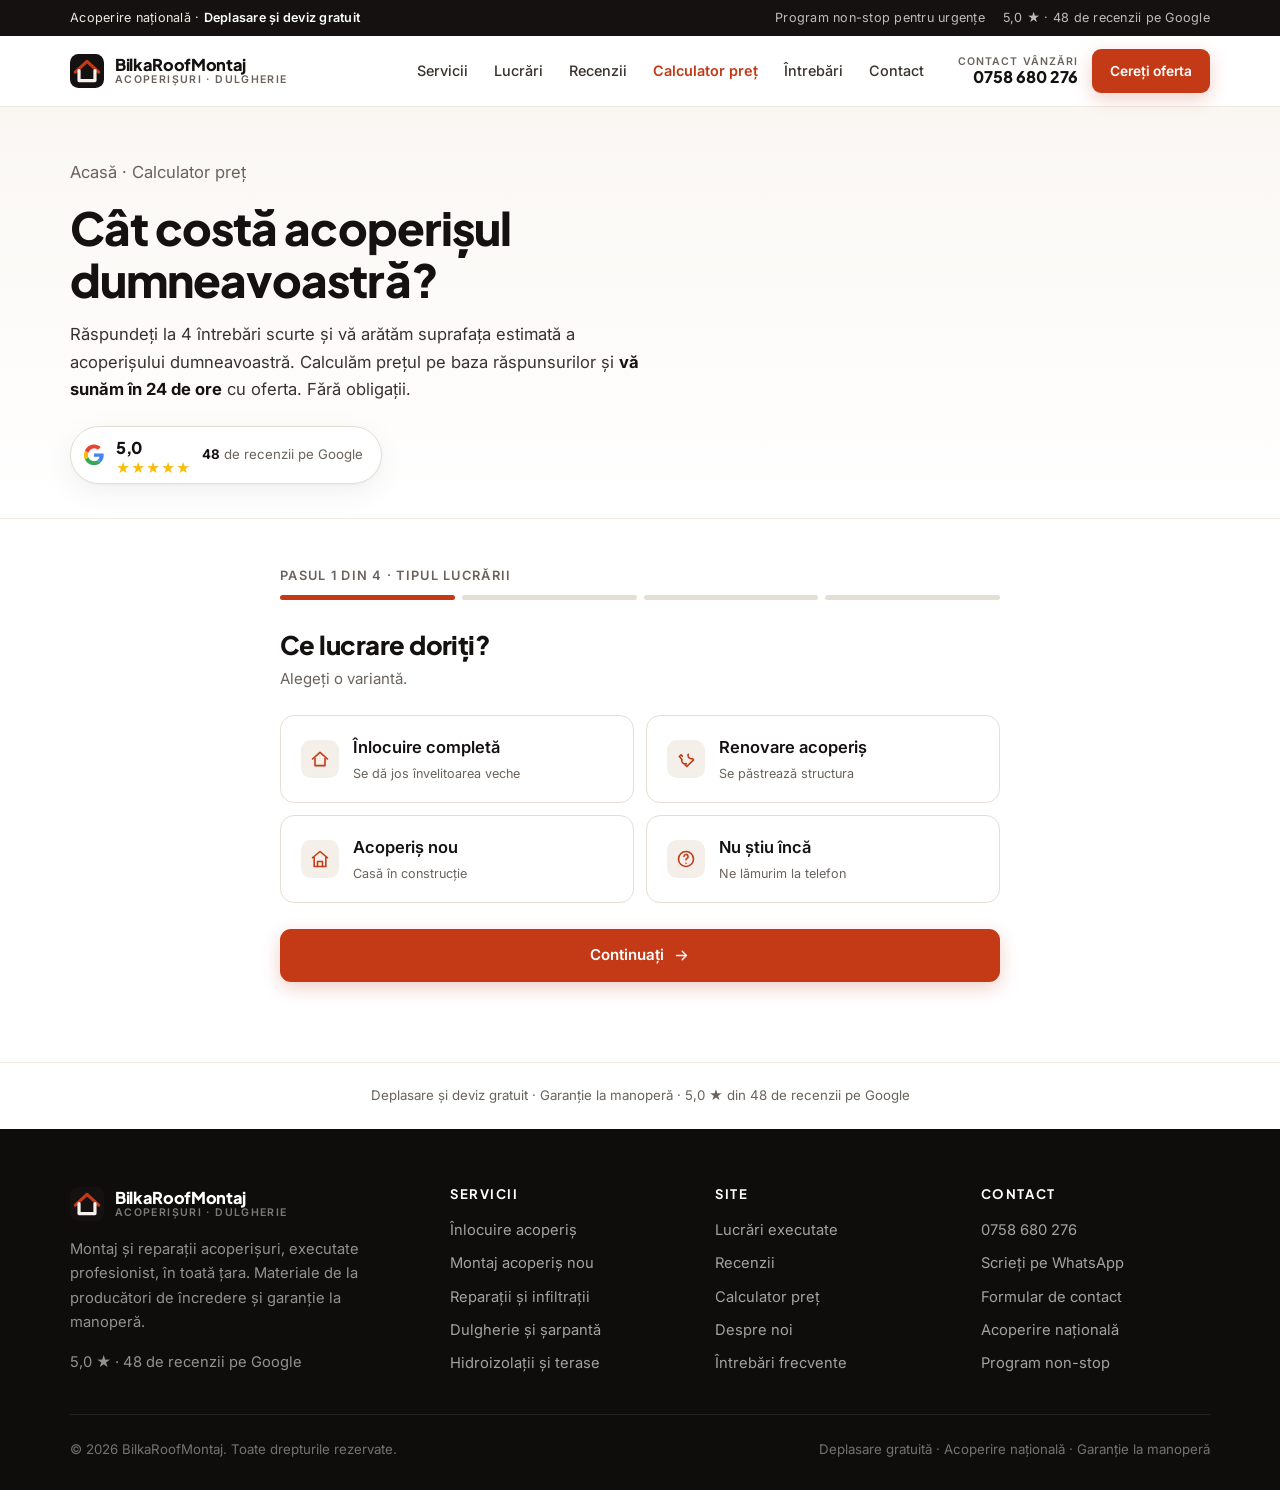
==== calculator-pret/index.html @ 9cf26e06 "Suprascriere fisiere" ====
<!DOCTYPE html>
<html lang="ro">
<head>
<meta charset="UTF-8">
<meta name="viewport" content="width=device-width, initial-scale=1">
<title>Calculator preț acoperiș — aflați suprafața acoperișului | BilkaRoofMontaj</title>
<meta name="description" content="Calculați în 1 minut suprafața acoperișului dumneavoastră și primiți prețul prin telefon în 24 de ore. Deplasare și deviz gratuit, garanție la manoperă.">
<link rel="canonical" href="https://montaj-acoperis-top.ro/calculator-pret/">
<meta name="robots" content="index, follow, max-image-preview:large">
<meta name="theme-color" content="#ffffff">
<meta property="og:type" content="website">
<meta property="og:locale" content="ro_RO">
<meta property="og:site_name" content="BilkaRoofMontaj">
<meta property="og:title" content="Calculator preț acoperiș — aflați suprafața acoperișului | BilkaRoofMontaj">
<meta property="og:description" content="Calculați în 1 minut suprafața acoperișului dumneavoastră și primiți prețul prin telefon în 24 de ore. Deplasare și deviz gratuit, garanție la manoperă.">
<meta property="og:url" content="https://montaj-acoperis-top.ro/calculator-pret/">
<meta property="og:image" content="https://montaj-acoperis-top.ro/images/hero-1.jpg">
<link rel="icon" href="/favicon.svg" type="image/svg+xml">
<link rel="manifest" href="/site.webmanifest">
<link rel="preconnect" href="https://fonts.googleapis.com">
<link rel="preconnect" href="https://fonts.gstatic.com" crossorigin>
<link href="https://fonts.googleapis.com/css2?family=Inter:wght@400;500;600;700&family=Plus+Jakarta+Sans:wght@700;800&display=swap" rel="stylesheet">
<link rel="stylesheet" href="/assets/style.css">

</head>
<body>
<div class="topbar"><div class="wrap">
  <span>Acoperire națională · <b>Deplasare și deviz gratuit</b></span>
  <span class="tb-r"><span>Program non-stop pentru urgențe</span><span>5,0 ★ · 48 de recenzii pe Google</span></span>
</div></div>

<header class="hdr">
  <div class="wrap">
    <a class="brand" href="/"><svg viewBox="0 0 32 32" aria-hidden="true"><rect width="32" height="32" rx="8" fill="#141110"/><path d="M5 17 L16 7 L27 17" stroke="#c43a17" stroke-width="3" stroke-linecap="round" stroke-linejoin="round" fill="none"/><path d="M8.5 15.5 L8.5 25 L23.5 25 L23.5 15.5" stroke="#F6F1EA" stroke-width="3" stroke-linecap="round" stroke-linejoin="round" fill="none"/></svg><span class="brand-t"><b>BilkaRoofMontaj</b><span>Acoperișuri · Dulgherie</span></span></a>
    <nav class="nav"><a href="/servicii/">Servicii</a><a href="/lucrari/">Lucrări</a><a href="/recenzii/">Recenzii</a><a href="/calculator-pret/" class="on">Calculator preț</a><a href="/intrebari-frecvente/">Întrebări</a><a href="/contact/">Contact</a></nav>
    <div class="hdr-cta">
      <a class="hdr-tel" href="tel:+40758680276"><span>Contact vânzări</span><b>0758 680 276</b></a>
      <a class="btn btn-p btn-sm" href="/calculator-pret/">Cereți oferta</a>
    </div>
    <button class="burger" aria-label="Meniu" aria-expanded="false"><span></span></button>
  </div>
  <nav class="mnav">
    <a href="/servicii/">Servicii</a><a href="/lucrari/">Lucrări</a><a href="/recenzii/">Recenzii</a><a href="/calculator-pret/" class="on">Calculator preț</a><a href="/intrebari-frecvente/">Întrebări</a><a href="/contact/">Contact</a>
    <div class="m-act">
      <a class="btn btn-d btn-blk" href="tel:+40758680276"><svg viewBox="0 0 24 24" fill="none" stroke="currentColor" stroke-width="1.9" stroke-linecap="round" stroke-linejoin="round" aria-hidden="true"><path d="M22 16.9v3a2 2 0 0 1-2.2 2 19.8 19.8 0 0 1-8.6-3.1 19.5 19.5 0 0 1-6-6A19.8 19.8 0 0 1 2.1 4.2 2 2 0 0 1 4.1 2h3a2 2 0 0 1 2 1.7c.1 1 .4 1.9.7 2.8a2 2 0 0 1-.5 2.1L8.1 9.9a16 16 0 0 0 6 6l1.3-1.2a2 2 0 0 1 2.1-.5c.9.3 1.8.6 2.8.7a2 2 0 0 1 1.7 2z"/></svg> 0758 680 276</a>
      <a class="btn btn-p btn-blk" href="/calculator-pret/">Cereți oferta</a>
    </div>
  </nav>
</header>
<main>
<section class="calc-hero">
  <div class="wrap">
    <p class="crumb"><a href="/">Acasă</a> · Calculator preț</p>
    <h1>Cât costă acoperișul dumneavoastră?</h1>
    <p>Răspundeți la 4 întrebări scurte și vă arătăm suprafața estimată a acoperișului dumneavoastră. Calculăm prețul pe baza răspunsurilor și <b>vă sunăm în 24 de ore</b> cu oferta. Fără obligații.</p>
    <div style="margin-top:22px"><div class="gbadge"><svg class="g" viewBox="0 0 48 48" aria-hidden="true"><path fill="#4285F4" d="M45.1 24.5c0-1.6-.1-2.8-.4-4H24v7.5h12.1c-.2 2-1.6 5-4.5 7l6.9 5.4c4.1-3.8 6.6-9.4 6.6-15.9z"/><path fill="#34A853" d="M24 46c5.9 0 10.9-2 14.5-5.3l-6.9-5.4c-1.9 1.3-4.4 2.2-7.6 2.2-5.8 0-10.7-3.8-12.5-9.1l-7.1 5.5C7.9 41.1 15.4 46 24 46z"/><path fill="#FBBC05" d="M11.5 28.4c-.5-1.4-.7-2.9-.7-4.4s.3-3 .7-4.4l-7.1-5.5C2.9 17 2 20.4 2 24s.9 7 2.4 9.9z"/><path fill="#EA4335" d="M24 9.5c4.1 0 6.9 1.8 8.5 3.3l6.2-6C34.9 3.3 29.9 1 24 1 15.4 1 7.9 5.9 4.4 14.1l7.1 5.5C13.3 14.3 18.2 9.5 24 9.5z"/></svg>
  <div><div class="sc">5,0</div><div class="st">★★★★★</div></div>
  <div class="tx"><b>48</b> de recenzii pe Google</div>
</div></div>
  </div>
</section>

<div class="calcwrap" id="calc">
  <p class="prog-l">Pasul 1 din 4 · Tipul lucrării</p>
  <div class="prog"><i class="on"></i><i></i><i></i><i></i></div>

  <!-- STEP 1 -->
  <div class="stepbox on">
    <h2>Ce lucrare doriți?</h2>
    <p class="sh">Alegeți o variantă.</p>
    <div class="ferr">Vă rugăm să alegeți o variantă pentru a continua.</div>
    <div class="opts">
      <button type="button" class="opt" data-k="lucrare" data-v="Înlocuire completă"><span class="oi"><svg viewBox="0 0 24 24" fill="none" stroke="currentColor" stroke-width="1.9" stroke-linecap="round" stroke-linejoin="round" aria-hidden="true"><path d="M3 12L12 4l9 8"/><path d="M6 11v9h12v-9"/></svg></span><span>Înlocuire completă<small>Se dă jos învelitoarea veche</small></span></button>
      <button type="button" class="opt" data-k="lucrare" data-v="Renovare acoperiș"><span class="oi"><svg viewBox="0 0 24 24" fill="none" stroke="currentColor" stroke-width="1.9" stroke-linecap="round" stroke-linejoin="round" aria-hidden="true"><path d="M14.7 6.3a4 4 0 0 0 5 5.2L21 13l-8 8-2-2 1.4-1.4a4 4 0 0 1-5.2-5L4 9l2-2 1.5 1.5"/></svg></span><span>Renovare acoperiș<small>Se păstrează structura</small></span></button>
      <button type="button" class="opt" data-k="lucrare" data-v="Acoperiș nou"><span class="oi"><svg viewBox="0 0 24 24" fill="none" stroke="currentColor" stroke-width="1.9" stroke-linecap="round" stroke-linejoin="round" aria-hidden="true"><path d="M3 10.5L12 3l9 7.5"/><path d="M5 9.5V21h14V9.5"/><path d="M9 21v-6h6v6"/></svg></span><span>Acoperiș nou<small>Casă în construcție</small></span></button>
      <button type="button" class="opt" data-k="lucrare" data-v="Nu știu încă"><span class="oi"><svg viewBox="0 0 24 24" fill="none" stroke="currentColor" stroke-width="1.9" stroke-linecap="round" stroke-linejoin="round" aria-hidden="true"><circle cx="12" cy="12" r="9"/><path d="M9.5 9a2.5 2.5 0 1 1 3.5 2.3c-.6.3-1 .9-1 1.7"/><path d="M12 17h.01"/></svg></span><span>Nu știu încă<small>Ne lămurim la telefon</small></span></button>
    </div>
    <div class="navrow"><button type="button" class="btn btn-p" data-next>Continuați <svg viewBox="0 0 24 24" fill="none" stroke="currentColor" stroke-width="1.9" stroke-linecap="round" stroke-linejoin="round" aria-hidden="true"><path d="M5 12h14M13 6l6 6-6 6"/></svg></button></div>
  </div>

  <!-- STEP 2 -->
  <div class="stepbox">
    <h2>Ce formă are acoperișul?</h2>
    <p class="sh">Alegeți varianta cea mai apropiată.</p>
    <div class="ferr">Vă rugăm să alegeți o variantă pentru a continua.</div>
    <div class="opts">
      <button type="button" class="opt" data-k="forma" data-v="In doua ape"><span class="oi"><svg viewBox="0 0 24 24" fill="none" stroke="currentColor" stroke-width="1.9" stroke-linecap="round" stroke-linejoin="round" aria-hidden="true"><path d="M2 14L12 4l10 10"/><path d="M5 14v6h14v-6"/></svg></span><span>În două ape<small>Cea mai întâlnită formă</small></span></button>
      <button type="button" class="opt" data-k="forma" data-v="In patru ape"><span class="oi"><svg viewBox="0 0 24 24" fill="none" stroke="currentColor" stroke-width="1.9" stroke-linecap="round" stroke-linejoin="round" aria-hidden="true"><path d="M2 13l10-8 10 8"/><path d="M7 13l5-5 5 5"/><path d="M4 13v7h16v-7"/></svg></span><span>În patru ape<small>Pante pe toate laturile</small></span></button>
      <button type="button" class="opt" data-k="forma" data-v="Sarpanta complexa"><span class="oi"><svg viewBox="0 0 24 24" fill="none" stroke="currentColor" stroke-width="1.9" stroke-linecap="round" stroke-linejoin="round" aria-hidden="true"><path d="M2 12l5-5 5 5"/><path d="M12 12l5-5 5 5"/><path d="M4 12v8h16v-8"/></svg></span><span>Șarpantă complexă<small>Lucarne, dolii, forme multiple</small></span></button>
      <button type="button" class="opt" data-k="forma" data-v="Acoperis plat"><span class="oi"><svg viewBox="0 0 24 24" fill="none" stroke="currentColor" stroke-width="1.9" stroke-linecap="round" stroke-linejoin="round" aria-hidden="true"><path d="M3 9h18"/><path d="M5 9v11h14V9"/><path d="M3 9l9-4 9 4"/></svg></span><span>Acoperiș plat<small>Terasă sau pantă minimă</small></span></button>
    </div>
    <div class="navrow"><button type="button" class="btn btn-o" data-back>Înapoi</button><button type="button" class="btn btn-p" data-next>Continuați <svg viewBox="0 0 24 24" fill="none" stroke="currentColor" stroke-width="1.9" stroke-linecap="round" stroke-linejoin="round" aria-hidden="true"><path d="M5 12h14M13 6l6 6-6 6"/></svg></button></div>
  </div>

  <!-- STEP 3 -->
  <div class="stepbox">
    <h2>Dimensiunile clădirii și învelitoarea actuală</h2>
    <p class="sh">Este suficientă dimensiunea aproximativă, în metri.</p>
    <div class="ferr">Vă rugăm să completați ambele dimensiuni și să alegeți învelitoarea actuală.</div>
    <div class="f2" style="margin-bottom:18px">
      <div class="field"><label for="lng">Lungimea clădirii (m)</label><input id="lng" name="lungime" type="number" inputmode="decimal" min="1" step="0.5" placeholder="ex. 12"></div>
      <div class="field"><label for="lat">Lățimea clădirii (m)</label><input id="lat" name="latime" type="number" inputmode="decimal" min="1" step="0.5" placeholder="ex. 9"></div>
    </div>
    <p class="prog-l" style="margin-bottom:11px">Învelitoarea actuală</p>
    <div class="opts">
      <button type="button" class="opt" data-k="invelitoare" data-v="Țiglă ceramică"><span class="oi"><svg viewBox="0 0 24 24" fill="none" stroke="currentColor" stroke-width="1.9" stroke-linecap="round" stroke-linejoin="round" aria-hidden="true"><path d="M12 2l9 5-9 5-9-5z"/><path d="M3 12l9 5 9-5"/><path d="M3 17l9 5 9-5"/></svg></span><span>Țiglă ceramică</span></button>
      <button type="button" class="opt" data-k="invelitoare" data-v="Țiglă metalică"><span class="oi"><svg viewBox="0 0 24 24" fill="none" stroke="currentColor" stroke-width="1.9" stroke-linecap="round" stroke-linejoin="round" aria-hidden="true"><path d="M12 2l9 5-9 5-9-5z"/><path d="M3 12l9 5 9-5"/><path d="M3 17l9 5 9-5"/></svg></span><span>Țiglă metalică</span></button>
      <button type="button" class="opt" data-k="invelitoare" data-v="Azbociment (eternit)"><span class="oi"><svg viewBox="0 0 24 24" fill="none" stroke="currentColor" stroke-width="1.9" stroke-linecap="round" stroke-linejoin="round" aria-hidden="true"><path d="M12 2l9 5-9 5-9-5z"/><path d="M3 12l9 5 9-5"/><path d="M3 17l9 5 9-5"/></svg></span><span>Azbociment (eternit)</span></button>
      <button type="button" class="opt" data-k="invelitoare" data-v="Tablă"><span class="oi"><svg viewBox="0 0 24 24" fill="none" stroke="currentColor" stroke-width="1.9" stroke-linecap="round" stroke-linejoin="round" aria-hidden="true"><path d="M12 2l9 5-9 5-9-5z"/><path d="M3 12l9 5 9-5"/><path d="M3 17l9 5 9-5"/></svg></span><span>Tablă</span></button>
      <button type="button" class="opt" data-k="invelitoare" data-v="Șindrilă"><span class="oi"><svg viewBox="0 0 24 24" fill="none" stroke="currentColor" stroke-width="1.9" stroke-linecap="round" stroke-linejoin="round" aria-hidden="true"><path d="M12 2l9 5-9 5-9-5z"/><path d="M3 12l9 5 9-5"/><path d="M3 17l9 5 9-5"/></svg></span><span>Șindrilă</span></button>
      <button type="button" class="opt" data-k="invelitoare" data-v="Nu este nimic montat"><span class="oi"><svg viewBox="0 0 24 24" fill="none" stroke="currentColor" stroke-width="1.9" stroke-linecap="round" stroke-linejoin="round" aria-hidden="true"><path d="M12 2l9 5-9 5-9-5z"/><path d="M3 12l9 5 9-5"/><path d="M3 17l9 5 9-5"/></svg></span><span>Nu este nimic montat</span></button>
    </div>
    <div class="res">
      <span>Suprafața estimată a acoperișului</span>
      <b id="mpOut">– m²</b>
      <p>Valoare orientativă, calculată din dimensiunile introduse. Suprafața exactă rezultă din măsurătoarea gratuită la fața locului.</p>
    </div>
    <div class="navrow"><button type="button" class="btn btn-o" data-back>Înapoi</button><button type="button" class="btn btn-p" data-next>Continuați <svg viewBox="0 0 24 24" fill="none" stroke="currentColor" stroke-width="1.9" stroke-linecap="round" stroke-linejoin="round" aria-hidden="true"><path d="M5 12h14M13 6l6 6-6 6"/></svg></button></div>
  </div>

  <!-- STEP 4 -->
  <div class="stepbox">
    <h2>Unde vă trimitem prețul?</h2>
    <p class="sh">Calculăm prețul pe baza răspunsurilor dumneavoastră și vă sunăm în 24 de ore.</p>
    <div class="ferr">Vă rugăm să completați numele, telefonul și localitatea.</div>
    <form id="calcForm" novalidate>
      <input class="hp" type="text" name="company" tabindex="-1" autocomplete="off" aria-hidden="true">
      <div class="fgrid">
        <div class="f2">
          <div class="field"><label for="cn">Nume <i>*</i></label><input id="cn" name="nume" type="text" autocomplete="name" placeholder="Numele dumneavoastră"></div>
          <div class="field"><label for="cp">Telefon <i>*</i></label><input id="cp" name="telefon" type="tel" inputmode="tel" autocomplete="tel" placeholder="07xx xxx xxx"></div>
        </div>
        <div class="field"><label for="co">Localitate / județ <i>*</i></label><input id="co" name="oras" type="text" placeholder="Unde este lucrarea?"></div>
      </div>
      <div class="navrow"><button type="button" class="btn btn-o" data-back>Înapoi</button><button class="btn btn-p" type="submit">Trimiteți solicitarea</button></div>
      <p class="fnote" style="margin-top:14px">Fără obligații. Sau sunați direct: <a href="tel:+40758680276"><b>0758 680 276</b></a></p>
    </form>
  </div>

  <div class="calc-done" id="calcDone">
    <h2>Solicitarea a fost pregătită</h2>
    <p id="doneSum" style="font-weight:600"></p>
    <p>S-a deschis WhatsApp cu toate datele completate. Apăsați trimite și vă sunăm în cel mai scurt timp cu prețul pentru lucrarea dumneavoastră.</p>
    <a class="btn btn-p" href="tel:+40758680276"><svg viewBox="0 0 24 24" fill="none" stroke="currentColor" stroke-width="1.9" stroke-linecap="round" stroke-linejoin="round" aria-hidden="true"><path d="M22 16.9v3a2 2 0 0 1-2.2 2 19.8 19.8 0 0 1-8.6-3.1 19.5 19.5 0 0 1-6-6A19.8 19.8 0 0 1 2.1 4.2 2 2 0 0 1 4.1 2h3a2 2 0 0 1 2 1.7c.1 1 .4 1.9.7 2.8a2 2 0 0 1-.5 2.1L8.1 9.9a16 16 0 0 0 6 6l1.3-1.2a2 2 0 0 1 2.1-.5c.9.3 1.8.6 2.8.7a2 2 0 0 1 1.7 2z"/></svg> Sau sunați acum · 0758 680 276</a>
  </div>
</div>

<div class="miniftr"><div class="wrap">Deplasare și deviz gratuit · Garanție la manoperă · 5,0 ★ din 48 de recenzii pe Google</div></div>
</main><nav class="bar" aria-label="Acțiuni rapide">
  <a class="b1" href="tel:+40758680276"><svg viewBox="0 0 24 24" fill="none" stroke="currentColor" stroke-width="1.9" stroke-linecap="round" stroke-linejoin="round" aria-hidden="true"><path d="M22 16.9v3a2 2 0 0 1-2.2 2 19.8 19.8 0 0 1-8.6-3.1 19.5 19.5 0 0 1-6-6A19.8 19.8 0 0 1 2.1 4.2 2 2 0 0 1 4.1 2h3a2 2 0 0 1 2 1.7c.1 1 .4 1.9.7 2.8a2 2 0 0 1-.5 2.1L8.1 9.9a16 16 0 0 0 6 6l1.3-1.2a2 2 0 0 1 2.1-.5c.9.3 1.8.6 2.8.7a2 2 0 0 1 1.7 2z"/></svg><span>Sunați</span></a>
  <a class="b2" href="https://wa.me/40758680276?text=Bun%C4%83%20ziua%21%20A%C8%99%20dori%20o%20ofert%C4%83%20pentru%20lucr%C4%83ri%20la%20acoperi%C8%99." target="_blank" rel="noopener"><svg viewBox="0 0 24 24" fill="none" stroke="currentColor" stroke-width="1.9" stroke-linecap="round" stroke-linejoin="round" aria-hidden="true"><path d="M20.5 3.5A11 11 0 0 0 3.2 17L2 22l5.2-1.2A11 11 0 1 0 20.5 3.5zM12 20a8 8 0 0 1-4-1.1l-.3-.2-3 .7.7-2.9-.2-.3A8 8 0 1 1 12 20z"/><path d="M16.4 14.3c-.2-.1-1.4-.7-1.6-.8s-.4-.1-.5.1l-.7.9c-.1.2-.3.2-.5.1a6.5 6.5 0 0 1-3.2-2.8c-.1-.2 0-.4.1-.5l.4-.5.2-.4v-.4l-.7-1.6c-.2-.4-.4-.4-.5-.4h-.5a1 1 0 0 0-.7.3 3 3 0 0 0-.9 2.2 5.2 5.2 0 0 0 1.1 2.7 11.8 11.8 0 0 0 4.5 4 5 5 0 0 0 2.3.5 2.7 2.7 0 0 0 1.8-1.3 2.2 2.2 0 0 0 .2-1.3z"/></svg><span>WhatsApp</span></a>
  <a class="b3" href="/calculator-pret/"><svg viewBox="0 0 24 24" fill="none" stroke="currentColor" stroke-width="1.9" stroke-linecap="round" stroke-linejoin="round" aria-hidden="true"><rect x="4" y="2" width="16" height="20" rx="2"/><path d="M8 6h8M8 10h2M12 10h2M16 10h.01M8 14h2M12 14h2M16 14h.01M8 18h6"/></svg><span>Ofertă</span></a>
</nav><footer class="ftr">
  <div class="wrap">
    <div class="ftr-g">
      <div>
        <a class="brand" href="/"><svg viewBox="0 0 32 32" aria-hidden="true"><rect width="32" height="32" rx="8" fill="#141110"/><path d="M5 17 L16 7 L27 17" stroke="#c43a17" stroke-width="3" stroke-linecap="round" stroke-linejoin="round" fill="none"/><path d="M8.5 15.5 L8.5 25 L23.5 25 L23.5 15.5" stroke="#F6F1EA" stroke-width="3" stroke-linecap="round" stroke-linejoin="round" fill="none"/></svg><span class="brand-t"><b>BilkaRoofMontaj</b><span>Acoperișuri · Dulgherie</span></span></a>
        <p class="fdesc">Montaj și reparații acoperișuri, executate profesionist, în toată țara. Materiale de la producători de încredere și garanție la manoperă.</p>
        <p class="fdesc">5,0 ★ · 48 de recenzii pe Google</p>
      </div>
      <div>
        <h4>Servicii</h4>
        <ul>
          <li><a href="/servicii/">Înlocuire acoperiș</a></li>
          <li><a href="/servicii/">Montaj acoperiș nou</a></li>
          <li><a href="/servicii/">Reparații și infiltrații</a></li>
          <li><a href="/servicii/">Dulgherie și șarpantă</a></li>
          <li><a href="/servicii/">Hidroizolații și terase</a></li>
        </ul>
      </div>
      <div>
        <h4>Site</h4>
        <ul>
          <li><a href="/lucrari/">Lucrări executate</a></li>
          <li><a href="/recenzii/">Recenzii</a></li>
          <li><a href="/calculator-pret/">Calculator preț</a></li>
          <li><a href="/despre/">Despre noi</a></li>
          <li><a href="/intrebari-frecvente/">Întrebări frecvente</a></li>
        </ul>
      </div>
      <div>
        <h4>Contact</h4>
        <ul>
          <li><a href="tel:+40758680276">0758 680 276</a></li>
          <li><a href="https://wa.me/40758680276?text=Bun%C4%83%20ziua%21%20A%C8%99%20dori%20o%20ofert%C4%83%20pentru%20lucr%C4%83ri%20la%20acoperi%C8%99." target="_blank" rel="noopener">Scrieți pe WhatsApp</a></li>
          <li><a href="/contact/">Formular de contact</a></li>
          <li>Acoperire națională</li>
          <li>Program non-stop</li>
        </ul>
      </div>
    </div>
    <div class="ftr-b">
      <span>© <span data-yr></span> BilkaRoofMontaj. Toate drepturile rezervate.</span>
      <span>Deplasare gratuită · Acoperire națională · Garanție la manoperă</span>
    </div>
  </div>
</footer>
<div class="lb" id="lb"><button class="lb-x" aria-label="Închide">×</button><img src="" alt=""></div>
<script src="/assets/script.js" defer></script>
</body>
</html>
---- assets/style.css ----
/* BilkaRoofMontaj — montaj-acoperis-top.ro */
:root{
  --ink:#141110;
  --ink-2:#39322e;
  --muted:#6b625c;
  --line:#e5ded5;
  --line-2:#f0eae2;
  --bg:#ffffff;
  --soft:#faf7f3;
  --soft-2:#f4efe8;
  --brand:#c43a17;
  --brand-d:#a02d0f;
  --brand-soft:#fdf1ec;
  --green:#1f7a4d;
  --star:#fbbc04;
  --r:14px;
  --r-lg:22px;
  --shadow:0 1px 2px rgba(20,17,16,.04),0 8px 30px rgba(20,17,16,.06);
  --shadow-lg:0 2px 6px rgba(20,17,16,.05),0 24px 60px rgba(20,17,16,.12);
  --max:1180px;
  --ff:"Inter",-apple-system,BlinkMacSystemFont,"Segoe UI",Roboto,sans-serif;
  --fh:"Plus Jakarta Sans","Inter",sans-serif;
}
*,*::before,*::after{box-sizing:border-box;margin:0;padding:0}
html{scroll-behavior:smooth;-webkit-text-size-adjust:100%}
body{
  font-family:var(--ff);color:var(--ink);background:var(--bg);
  font-size:16.5px;line-height:1.65;-webkit-font-smoothing:antialiased;
  overflow-x:hidden;padding-bottom:0;
}
img{max-width:100%;display:block}
a{color:inherit;text-decoration:none}
button,input,select,textarea{font:inherit;color:inherit}
h1,h2,h3,h4{font-family:var(--fh);font-weight:800;line-height:1.14;letter-spacing:-.021em}
h2{font-size:clamp(1.7rem,3.6vw,2.5rem)}
h3{font-size:1.18rem;font-weight:700;letter-spacing:-.012em}
p{color:var(--ink-2)}
.wrap{width:100%;max-width:var(--max);margin:0 auto;padding:0 20px}
.sr{position:absolute;width:1px;height:1px;overflow:hidden;clip:rect(0 0 0 0);white-space:nowrap}

/* ---------- top strip ---------- */
.topbar{background:var(--ink);color:#efe9e2;font-size:.79rem;letter-spacing:.02em}
.topbar .wrap{display:flex;gap:16px;align-items:center;justify-content:space-between;min-height:36px;flex-wrap:wrap}
.topbar b{color:#fff;font-weight:600}
.topbar .tb-r{display:flex;gap:18px;align-items:center;color:rgba(255,255,255,.72)}

/* ---------- header ---------- */
.hdr{position:sticky;top:0;z-index:80;background:rgba(255,255,255,.92);backdrop-filter:saturate(160%) blur(12px);border-bottom:1px solid var(--line-2)}
.hdr.stuck{box-shadow:0 6px 26px rgba(20,17,16,.07)}
.hdr .wrap{display:flex;align-items:center;gap:22px;min-height:70px}
.brand{display:flex;align-items:center;gap:11px;flex-shrink:0}
.brand svg{width:34px;height:34px;flex-shrink:0}
.brand-t{display:flex;flex-direction:column;line-height:1.1}
.brand-t b{font-family:var(--fh);font-weight:800;font-size:1.02rem;letter-spacing:-.02em}
.brand-t span{font-size:.66rem;text-transform:uppercase;letter-spacing:.13em;color:var(--muted);font-weight:600}
.nav{display:flex;gap:2px;margin-left:auto}
.nav a{padding:9px 12px;border-radius:9px;font-size:.9rem;font-weight:500;color:var(--ink-2);transition:.18s}
.nav a:hover{background:var(--soft-2);color:var(--ink)}
.nav a.on{color:var(--brand);font-weight:600}
.hdr-cta{display:flex;align-items:center;gap:14px;flex-shrink:0}
.hdr-tel{display:flex;flex-direction:column;line-height:1.15;text-align:right}
.hdr-tel span{font-size:.66rem;text-transform:uppercase;letter-spacing:.1em;color:var(--muted);font-weight:600}
.hdr-tel b{font-family:var(--fh);font-weight:800;font-size:1rem}
.burger{display:none;width:42px;height:42px;border:1px solid var(--line);border-radius:11px;background:#fff;align-items:center;justify-content:center;cursor:pointer;margin-left:auto}
.burger span{display:block;width:18px;height:2px;background:var(--ink);position:relative;border-radius:2px;transition:.2s}
.burger span::before,.burger span::after{content:"";position:absolute;left:0;width:18px;height:2px;background:var(--ink);border-radius:2px;transition:.2s}
.burger span::before{top:-6px}.burger span::after{top:6px}
.burger.on span{background:transparent}
.burger.on span::before{top:0;transform:rotate(45deg)}
.burger.on span::after{top:0;transform:rotate(-45deg)}
.mnav{display:none;border-top:1px solid var(--line-2);background:#fff}
.mnav.open{display:block}
.mnav a{display:block;padding:13px 20px;border-bottom:1px solid var(--line-2);font-weight:500}
.mnav a.on{color:var(--brand);font-weight:700}
.mnav .m-act{padding:16px 20px 20px;display:grid;gap:9px}

/* ---------- buttons ---------- */
.btn{display:inline-flex;align-items:center;justify-content:center;gap:9px;padding:13px 24px;border-radius:11px;font-weight:600;font-size:.94rem;border:1px solid transparent;cursor:pointer;transition:.2s;text-align:center}
.btn svg{width:17px;height:17px}
.btn-p{background:var(--brand);color:#fff;box-shadow:0 6px 18px rgba(196,58,23,.24)}
.btn-p:hover{background:var(--brand-d);transform:translateY(-1px)}
.btn-o{background:#fff;border-color:var(--line);color:var(--ink)}
.btn-o:hover{border-color:var(--ink);background:var(--soft)}
.btn-d{background:var(--ink);color:#fff}
.btn-d:hover{background:#2a2422}
.btn-w{background:#1fa855;color:#fff}
.btn-w:hover{background:#188544}
.btn-sm{padding:10px 17px;font-size:.86rem;border-radius:9px}
.btn-blk{width:100%}

/* ---------- google badge ---------- */
.gbadge{display:inline-flex;align-items:center;gap:11px;background:#fff;border:1px solid var(--line);border-radius:999px;padding:8px 18px 8px 12px;box-shadow:var(--shadow)}
.gbadge .g{width:22px;height:22px;flex-shrink:0}
.gbadge .sc{font-family:var(--fh);font-weight:800;font-size:1.02rem;letter-spacing:-.02em}
.gbadge .st{color:var(--star);letter-spacing:1px;font-size:.85rem;line-height:1}
.gbadge .tx{font-size:.83rem;color:var(--muted);white-space:nowrap}
.gbadge .tx b{color:var(--ink);font-weight:700}
.gbadge-lg{padding:14px 26px 14px 18px;gap:15px}
.gbadge-lg .g{width:30px;height:30px}
.gbadge-lg .sc{font-size:1.5rem}
.gbadge-lg .tx{font-size:.92rem}

/* ---------- hero ---------- */
.hero{background:linear-gradient(180deg,var(--soft) 0%,#fff 78%);border-bottom:1px solid var(--line-2);padding:52px 0 60px;position:relative;overflow:hidden}
.hero::before{content:"";position:absolute;inset:0;background:url("/images/hero-1.jpg") center/cover no-repeat;opacity:.055;filter:grayscale(.55)}
.hero .wrap{position:relative}
.hero-grid{display:grid;grid-template-columns:1.08fr .92fr;gap:52px;align-items:start}
.eyebrow{display:inline-flex;align-items:center;gap:8px;font-size:.78rem;font-weight:600;text-transform:uppercase;letter-spacing:.11em;color:var(--brand);background:var(--brand-soft);border:1px solid rgba(196,58,23,.16);padding:6px 14px;border-radius:999px;margin-bottom:20px}
.eyebrow svg{width:14px;height:14px;flex-shrink:0}
.hero h1{font-size:clamp(2.05rem,5vw,3.35rem);margin-bottom:18px}
.hero h1 em{font-style:normal;color:var(--brand)}
.hero .lead{font-size:1.06rem;color:var(--ink-2);max-width:56ch;margin-bottom:24px}
.pills{display:flex;flex-wrap:wrap;gap:9px;margin:22px 0 26px}
.pill{display:inline-flex;align-items:center;gap:7px;background:#fff;border:1px solid var(--line);border-radius:999px;padding:7px 15px;font-size:.85rem;font-weight:500;color:var(--ink-2)}
.pill svg{width:15px;height:15px;color:var(--green)}
.hero-act{display:flex;flex-wrap:wrap;gap:11px;margin-bottom:14px}
.hero-tel{font-size:.9rem;color:var(--muted)}
.hero-tel a{font-weight:700;color:var(--ink);border-bottom:2px solid rgba(196,58,23,.3)}

/* ---------- lead form ---------- */
.formcard{background:#fff;border:1px solid var(--line);border-radius:var(--r-lg);padding:28px;box-shadow:var(--shadow-lg);position:relative}
.formcard::before{content:"";position:absolute;left:0;right:0;top:0;height:4px;background:var(--brand);border-radius:var(--r-lg) var(--r-lg) 0 0}
.formcard h2{font-size:1.42rem;margin-bottom:7px}
.formcard .fsub{font-size:.9rem;color:var(--muted);margin-bottom:20px}
.fgrid{display:grid;gap:13px}
.f2{display:grid;grid-template-columns:1fr 1fr;gap:13px}
.field label{display:block;font-size:.79rem;font-weight:600;color:var(--ink-2);margin-bottom:6px;letter-spacing:.01em}
.field label i{color:var(--brand);font-style:normal}
.field input,.field select,.field textarea{width:100%;padding:12px 14px;border:1px solid var(--line);border-radius:10px;background:var(--soft);transition:.18s;font-size:.94rem}
.field input:focus,.field select:focus,.field textarea:focus{outline:none;border-color:var(--brand);background:#fff;box-shadow:0 0 0 3px rgba(196,58,23,.1)}
.field select{appearance:none;background-image:url("data:image/svg+xml;charset=utf8,%3Csvg xmlns='http://www.w3.org/2000/svg' viewBox='0 0 24 24' fill='none' stroke='%236b625c' stroke-width='2'%3E%3Cpath d='M6 9l6 6 6-6'/%3E%3C/svg%3E");background-repeat:no-repeat;background-position:right 12px center;background-size:17px;padding-right:38px}
.fnote{font-size:.76rem;color:var(--muted);line-height:1.5;text-align:center;margin-top:4px}
.ferr{display:none;background:var(--brand-soft);border:1px solid rgba(196,58,23,.22);color:var(--brand-d);font-size:.84rem;padding:10px 13px;border-radius:9px;margin-bottom:14px}
.ferr.show{display:block}
.fok{display:none;background:#eaf7f0;border:1px solid rgba(31,122,77,.22);color:#14603a;font-size:.88rem;padding:13px 15px;border-radius:10px;margin-bottom:14px}
.fok.show{display:block}
.hp{position:absolute;left:-9999px;opacity:0}

/* ---------- stats strip ---------- */
.strip{border-bottom:1px solid var(--line-2);background:#fff;padding:26px 0}
.strip-in{display:flex;flex-wrap:wrap;align-items:center;justify-content:space-between;gap:20px 32px}
.stat{display:flex;flex-direction:column;gap:1px}
.stat b{font-family:var(--fh);font-weight:800;font-size:1.7rem;letter-spacing:-.03em;color:var(--brand)}
.stat span{font-size:.83rem;color:var(--muted);font-weight:500}
.strip .pill{background:var(--soft)}

/* ---------- sections ---------- */
section{padding:74px 0}
.sec-soft{background:var(--soft)}
.sec-dark{background:var(--ink);color:#f3ece5}
.sec-dark p{color:rgba(243,236,229,.74)}
.kicker{display:inline-block;font-size:.76rem;font-weight:700;text-transform:uppercase;letter-spacing:.15em;color:var(--brand);margin-bottom:12px}
.sec-head{max-width:62ch;margin-bottom:42px}
.sec-head p{font-size:1.02rem;margin-top:13px}
.sec-head.ctr{margin-left:auto;margin-right:auto;text-align:center}

/* ---------- calculator CTA banner ---------- */
.calcbar{background:linear-gradient(105deg,var(--ink) 0%,#3a2a22 100%);border-radius:var(--r-lg);padding:34px 38px;display:flex;align-items:center;gap:28px;flex-wrap:wrap;color:#fff;position:relative;overflow:hidden}
.calcbar::after{content:"";position:absolute;right:-40px;top:-40px;width:220px;height:220px;background:radial-gradient(circle,rgba(196,58,23,.42),transparent 68%)}
.calcbar-ic{width:56px;height:56px;border-radius:15px;background:rgba(255,255,255,.09);display:grid;place-items:center;flex-shrink:0;position:relative}
.calcbar-ic svg{width:27px;height:27px;color:#fff}
.calcbar-tx{flex:1;min-width:230px;position:relative}
.calcbar-tx b{display:block;font-family:var(--fh);font-weight:800;font-size:1.24rem;margin-bottom:4px}
.calcbar-tx span{font-size:.94rem;color:rgba(255,255,255,.72)}
.calcbar .btn{position:relative;flex-shrink:0}

/* ---------- cards ---------- */
.grid{display:grid;gap:20px}
.g2{grid-template-columns:repeat(2,1fr)}
.g3{grid-template-columns:repeat(3,1fr)}
.g4{grid-template-columns:repeat(4,1fr)}
.card{background:#fff;border:1px solid var(--line);border-radius:var(--r-lg);padding:26px;transition:.22s;position:relative}
.card:hover{border-color:rgba(196,58,23,.4);box-shadow:var(--shadow);transform:translateY(-2px)}
.card h3{margin-bottom:9px}
.card p{font-size:.93rem;color:var(--muted)}
.card .ci{width:46px;height:46px;border-radius:13px;background:var(--brand-soft);display:grid;place-items:center;margin-bottom:16px}
.card .ci svg{width:22px;height:22px;color:var(--brand)}
.tag{position:absolute;top:-11px;left:26px;background:var(--brand);color:#fff;font-size:.7rem;font-weight:700;text-transform:uppercase;letter-spacing:.09em;padding:4px 12px;border-radius:999px}
.card-feat{border-color:rgba(196,58,23,.35);box-shadow:0 10px 34px rgba(196,58,23,.09)}

/* service cards with image */
.svc{background:#fff;border:1px solid var(--line);border-radius:var(--r-lg);overflow:hidden;transition:.22s;display:flex;flex-direction:column}
.svc:hover{box-shadow:var(--shadow-lg);transform:translateY(-3px)}
.svc-img{aspect-ratio:16/10;overflow:hidden;background:var(--soft-2)}
.svc-img img{width:100%;height:100%;object-fit:cover;transition:.5s}
.svc:hover .svc-img img{transform:scale(1.05)}
.svc-b{padding:22px 24px 26px;flex:1;display:flex;flex-direction:column}
.svc-b h3{margin-bottom:8px}
.svc-b p{font-size:.92rem;color:var(--muted);flex:1}
.svc-b .lk{margin-top:16px;font-size:.87rem;font-weight:600;color:var(--brand);display:inline-flex;align-items:center;gap:6px}

/* ---------- steps ---------- */
.steps{display:grid;grid-template-columns:repeat(4,1fr);gap:22px;counter-reset:s}
.step{position:relative;padding-top:22px}
.step .n{font-family:var(--fh);font-weight:800;font-size:.85rem;color:var(--brand);letter-spacing:.08em;margin-bottom:10px;display:block}
.step::before{content:"";position:absolute;top:0;left:0;right:0;height:3px;background:var(--line);border-radius:3px}
.step.hl::before{background:var(--brand)}
.step h3{margin-bottom:8px}
.step p{font-size:.92rem;color:var(--muted)}

/* ---------- long-form / accordion ---------- */
.acc{border-top:1px solid var(--line)}
.acc-i{border-bottom:1px solid var(--line)}
.acc-q{width:100%;background:none;border:0;text-align:left;padding:20px 44px 20px 0;font-family:var(--fh);font-weight:700;font-size:1.03rem;letter-spacing:-.01em;cursor:pointer;position:relative;color:var(--ink)}
.acc-q::after{content:"";position:absolute;right:6px;top:50%;width:11px;height:11px;border-right:2px solid var(--brand);border-bottom:2px solid var(--brand);transform:translateY(-70%) rotate(45deg);transition:.25s}
.acc-i.open .acc-q::after{transform:translateY(-20%) rotate(-135deg)}
.acc-a{max-height:0;overflow:hidden;transition:max-height .3s ease}
.acc-a div{padding:0 0 22px;font-size:.96rem;color:var(--muted);max-width:78ch}

.pts{display:grid;gap:26px}
.pt{border-left:3px solid var(--line);padding-left:22px}
.pt h3{margin-bottom:8px}
.pt p{font-size:.95rem;color:var(--muted)}
.pt:hover{border-left-color:var(--brand)}

.lst{list-style:none;display:grid;gap:11px}
.lst li{display:flex;gap:11px;align-items:flex-start;font-size:.95rem;color:var(--ink-2)}
.lst li svg{width:18px;height:18px;color:var(--brand);flex-shrink:0;margin-top:3px}

/* ---------- works ---------- */
.works{display:grid;grid-template-columns:repeat(4,1fr);gap:18px}
.work{border-radius:var(--r-lg);overflow:hidden;position:relative;aspect-ratio:4/5;background:var(--soft-2);cursor:pointer}
.work img{width:100%;height:100%;object-fit:cover;transition:.55s}
.work:hover img{transform:scale(1.06)}
.work-ov{position:absolute;inset:auto 0 0 0;padding:20px;background:linear-gradient(transparent,rgba(15,12,11,.86));color:#fff}
.work-ov span{font-size:.7rem;font-weight:700;text-transform:uppercase;letter-spacing:.1em;color:#ffb59c}
.work-ov b{display:block;font-family:var(--fh);font-weight:700;font-size:1rem;margin-top:5px;line-height:1.3}

/* ---------- reviews ---------- */
.rev-top{display:flex;align-items:center;gap:26px;flex-wrap:wrap;background:#fff;border:1px solid var(--line);border-radius:var(--r-lg);padding:24px 28px;box-shadow:var(--shadow);margin-bottom:34px}
.rev-score{display:flex;align-items:center;gap:16px}
.rev-score .g{width:34px;height:34px;flex-shrink:0}
.rev-score .big{font-family:var(--fh);font-weight:800;font-size:3rem;letter-spacing:-.04em;line-height:1}
.rev-score .st{color:var(--star);font-size:1.15rem;letter-spacing:2px;line-height:1}
.rev-score .sub{font-size:.9rem;color:var(--muted);margin-top:3px}
.rev-score .sub b{color:var(--ink)}
.rev-bars{flex:1;min-width:210px;display:grid;gap:5px}
.rb{display:flex;align-items:center;gap:9px;font-size:.75rem;color:var(--muted)}
.rb .t{width:52px;height:6px;background:var(--line-2);border-radius:9px;overflow:hidden;flex:1}
.rb .t i{display:block;height:100%;background:var(--star);border-radius:9px}

.revs{display:grid;grid-template-columns:repeat(3,1fr);gap:22px}
.rev{background:#fff;border:1px solid var(--line);border-radius:var(--r-lg);overflow:hidden;display:flex;flex-direction:column;transition:.22s}
.rev:hover{box-shadow:var(--shadow-lg);transform:translateY(-3px)}
.rev-ph{aspect-ratio:4/3;overflow:hidden;background:var(--soft-2);position:relative}
.rev-ph img{width:100%;height:100%;object-fit:cover}
.rev-ph .lbl{position:absolute;left:12px;bottom:12px;background:rgba(15,12,11,.72);color:#fff;font-size:.7rem;font-weight:600;padding:4px 11px;border-radius:999px;backdrop-filter:blur(4px)}
.rev-b{padding:22px 24px 24px;flex:1;display:flex;flex-direction:column}
.rev-b .st{color:var(--star);letter-spacing:2px;font-size:.9rem;margin-bottom:11px}
.rev-b p{font-size:.95rem;color:var(--ink-2);flex:1}
.rev-who{display:flex;align-items:center;gap:12px;margin-top:20px;padding-top:17px;border-top:1px solid var(--line-2)}
.av{width:40px;height:40px;border-radius:50%;background:var(--brand);color:#fff;display:grid;place-items:center;font-family:var(--fh);font-weight:800;font-size:1.02rem;flex-shrink:0}
.rev-who b{display:block;font-size:.93rem;font-weight:700}
.rev-who span{font-size:.8rem;color:var(--muted)}
.rev-who .gg{margin-left:auto;width:19px;height:19px;opacity:.85}

/* ---------- zone ---------- */
.zone{display:grid;grid-template-columns:1.1fr .9fr;gap:44px;align-items:center}
.zbox{display:grid;gap:2px}
.zrow{display:flex;align-items:center;gap:14px;padding:17px 0;border-bottom:1px solid var(--line)}
.zrow:last-child{border-bottom:0}
.zrow .zi{width:40px;height:40px;border-radius:11px;background:var(--brand-soft);display:grid;place-items:center;flex-shrink:0}
.zrow .zi svg{width:19px;height:19px;color:var(--brand)}
.zrow .zt span{display:block;font-size:.78rem;text-transform:uppercase;letter-spacing:.09em;color:var(--muted);font-weight:600}
.zrow .zt b{font-family:var(--fh);font-weight:700;font-size:1.02rem}

/* ---------- final CTA ---------- */
.cta{background:var(--ink);color:#fff;padding:78px 0}
.cta-grid{display:grid;grid-template-columns:1.05fr .95fr;gap:50px;align-items:center}
.cta h2{color:#fff;margin-bottom:15px}
.cta p{color:rgba(255,255,255,.72);font-size:1.03rem}
.cta .eyebrow{background:rgba(196,58,23,.16);border-color:rgba(196,58,23,.3);color:#ff9e7d}
.cta .formcard{background:#fff;color:var(--ink)}
.cta-tel{margin-top:24px;display:flex;align-items:center;gap:14px;flex-wrap:wrap}

/* ---------- footer ---------- */
.ftr{background:#0f0d0c;color:rgba(255,255,255,.62);padding:58px 0 30px;font-size:.92rem}
.ftr-g{display:grid;grid-template-columns:1.5fr 1fr 1fr 1fr;gap:36px;padding-bottom:38px;border-bottom:1px solid rgba(255,255,255,.09)}
.ftr .brand-t b{color:#fff}
.ftr .brand-t span{color:rgba(255,255,255,.45)}
.ftr h4{color:#fff;font-size:.82rem;text-transform:uppercase;letter-spacing:.12em;font-weight:700;margin-bottom:16px}
.ftr ul{list-style:none;display:grid;gap:9px}
.ftr a:hover{color:#fff}
.ftr-b{padding-top:24px;display:flex;justify-content:space-between;gap:16px;flex-wrap:wrap;font-size:.83rem;color:rgba(255,255,255,.42)}
.ftr .fdesc{margin-top:16px;max-width:40ch;color:rgba(255,255,255,.55);font-size:.92rem}

/* ---------- bottom action bar ---------- */
.bar{position:fixed;left:0;right:0;bottom:0;z-index:90;background:rgba(255,255,255,.96);backdrop-filter:blur(12px);border-top:1px solid var(--line);padding:9px 10px calc(9px + env(safe-area-inset-bottom));display:none;gap:8px}
.bar a{flex:1;display:flex;flex-direction:column;align-items:center;justify-content:center;gap:4px;padding:9px 4px;border-radius:12px;font-size:.75rem;font-weight:700;letter-spacing:.01em}
.bar a svg{width:19px;height:19px}
.bar .b1{background:var(--ink);color:#fff}
.bar .b2{background:#1fa855;color:#fff}
.bar .b3{background:var(--brand);color:#fff}

/* ---------- calculator page ---------- */
.calc-hero{background:linear-gradient(180deg,var(--soft),#fff);padding:52px 0 34px;border-bottom:1px solid var(--line-2)}
.calc-hero h1{font-size:clamp(1.9rem,4.4vw,2.85rem);margin-bottom:15px;max-width:20ch}
.calc-hero p{font-size:1.04rem;max-width:60ch}
.calc-hero p b{color:var(--ink)}
.calcwrap{max-width:760px;margin:0 auto;padding:46px 20px 80px}
.prog{display:flex;gap:7px;margin-bottom:30px}
.prog i{flex:1;height:5px;border-radius:6px;background:var(--line);transition:.3s}
.prog i.on{background:var(--brand)}
.prog-l{font-size:.8rem;color:var(--muted);font-weight:600;text-transform:uppercase;letter-spacing:.1em;margin-bottom:9px}
.stepbox{display:none;animation:fi .3s ease}
.stepbox.on{display:block}
@keyframes fi{from{opacity:0;transform:translateY(9px)}to{opacity:1;transform:none}}
.stepbox h2{font-size:1.6rem;margin-bottom:7px}
.stepbox .sh{color:var(--muted);font-size:.94rem;margin-bottom:24px}
.opts{display:grid;grid-template-columns:1fr 1fr;gap:12px}
.opt{border:1.5px solid var(--line);border-radius:14px;padding:18px 20px;cursor:pointer;background:#fff;transition:.18s;display:flex;align-items:center;gap:14px;text-align:left;font-weight:600}
.opt:hover{border-color:var(--brand);background:var(--brand-soft)}
.opt.sel{border-color:var(--brand);background:var(--brand-soft);box-shadow:0 0 0 3px rgba(196,58,23,.1)}
.opt .oi{width:38px;height:38px;border-radius:10px;background:var(--soft-2);display:grid;place-items:center;flex-shrink:0}
.opt.sel .oi{background:#fff}
.opt .oi svg{width:20px;height:20px;color:var(--brand)}
.opt small{display:block;font-weight:400;font-size:.79rem;color:var(--muted);margin-top:2px}
.res{margin-top:24px;background:var(--soft);border:1px dashed var(--line);border-radius:16px;padding:22px 24px;text-align:center}
.res span{font-size:.83rem;text-transform:uppercase;letter-spacing:.1em;color:var(--muted);font-weight:600}
.res b{display:block;font-family:var(--fh);font-weight:800;font-size:2.6rem;color:var(--brand);letter-spacing:-.03em;line-height:1.2;margin:5px 0}
.res p{font-size:.83rem;color:var(--muted);max-width:46ch;margin:0 auto}
.navrow{display:flex;gap:11px;margin-top:26px}
.navrow .btn{flex:1}
.calc-done{display:none;text-align:center;padding:34px 24px;background:#eaf7f0;border:1px solid rgba(31,122,77,.24);border-radius:18px}
.calc-done.on{display:block}
.calc-done h2{color:#14603a;margin-bottom:10px}
.calc-done p{color:#1d6b46;max-width:46ch;margin:0 auto 20px}
.miniftr{border-top:1px solid var(--line-2);padding:22px 0;font-size:.83rem;color:var(--muted);text-align:center}

/* ---------- page hero (inner) ---------- */
.phero{background:var(--soft);border-bottom:1px solid var(--line-2);padding:48px 0 44px}
.phero h1{font-size:clamp(1.85rem,4.2vw,2.85rem);margin-bottom:14px;max-width:22ch}
.phero p{font-size:1.03rem;max-width:62ch}
.crumb{font-size:.8rem;color:var(--muted);margin-bottom:16px}
.crumb a:hover{color:var(--brand)}

/* ---------- lightbox ---------- */
.lb{position:fixed;inset:0;background:rgba(12,10,9,.93);z-index:200;display:none;align-items:center;justify-content:center;padding:24px}
.lb.on{display:flex}
.lb img{max-width:94vw;max-height:88vh;border-radius:10px;object-fit:contain}
.lb-x{position:absolute;top:18px;right:22px;width:44px;height:44px;border-radius:50%;background:rgba(255,255,255,.12);color:#fff;border:0;font-size:1.5rem;cursor:pointer}

/* ---------- reveal ---------- */
.rv{opacity:0;transform:translateY(16px)}
.rv.in{opacity:1;transform:none;transition:opacity .55s ease,transform .55s cubic-bezier(.2,.7,.3,1)}

/* ---------- responsive ---------- */
@media(max-width:1000px){
  .hero-grid{grid-template-columns:1fr;gap:36px}
  .g4,.works,.steps{grid-template-columns:repeat(2,1fr)}
  .cta-grid,.zone{grid-template-columns:1fr;gap:34px}
  .ftr-g{grid-template-columns:1fr 1fr;gap:30px}
  .nav,.hdr-tel{display:none}
  .burger{display:flex}
  .hdr-cta .btn{display:none}
}
@media(max-width:760px){
  body{padding-bottom:74px}
  .bar{display:flex}
  section{padding:56px 0}
  .g3,.g2,.revs{grid-template-columns:1fr}
  .topbar .tb-r{display:none}
  .calcbar{padding:26px 22px;gap:18px}
  .calcbar .btn,.hero-act .btn{width:100%}
  .opts{grid-template-columns:1fr}
  .formcard{padding:22px}
  .rev-score .g{width:34px;height:34px;flex-shrink:0}
.rev-score .big{font-size:2.4rem}
  .strip-in{gap:16px 22px}
  .stat b{font-size:1.45rem}
  .f2{grid-template-columns:1fr}
}
@media(max-width:460px){
  .works{grid-template-columns:1fr 1fr;gap:10px}
  .g4{grid-template-columns:1fr}
  .steps{grid-template-columns:1fr}
}
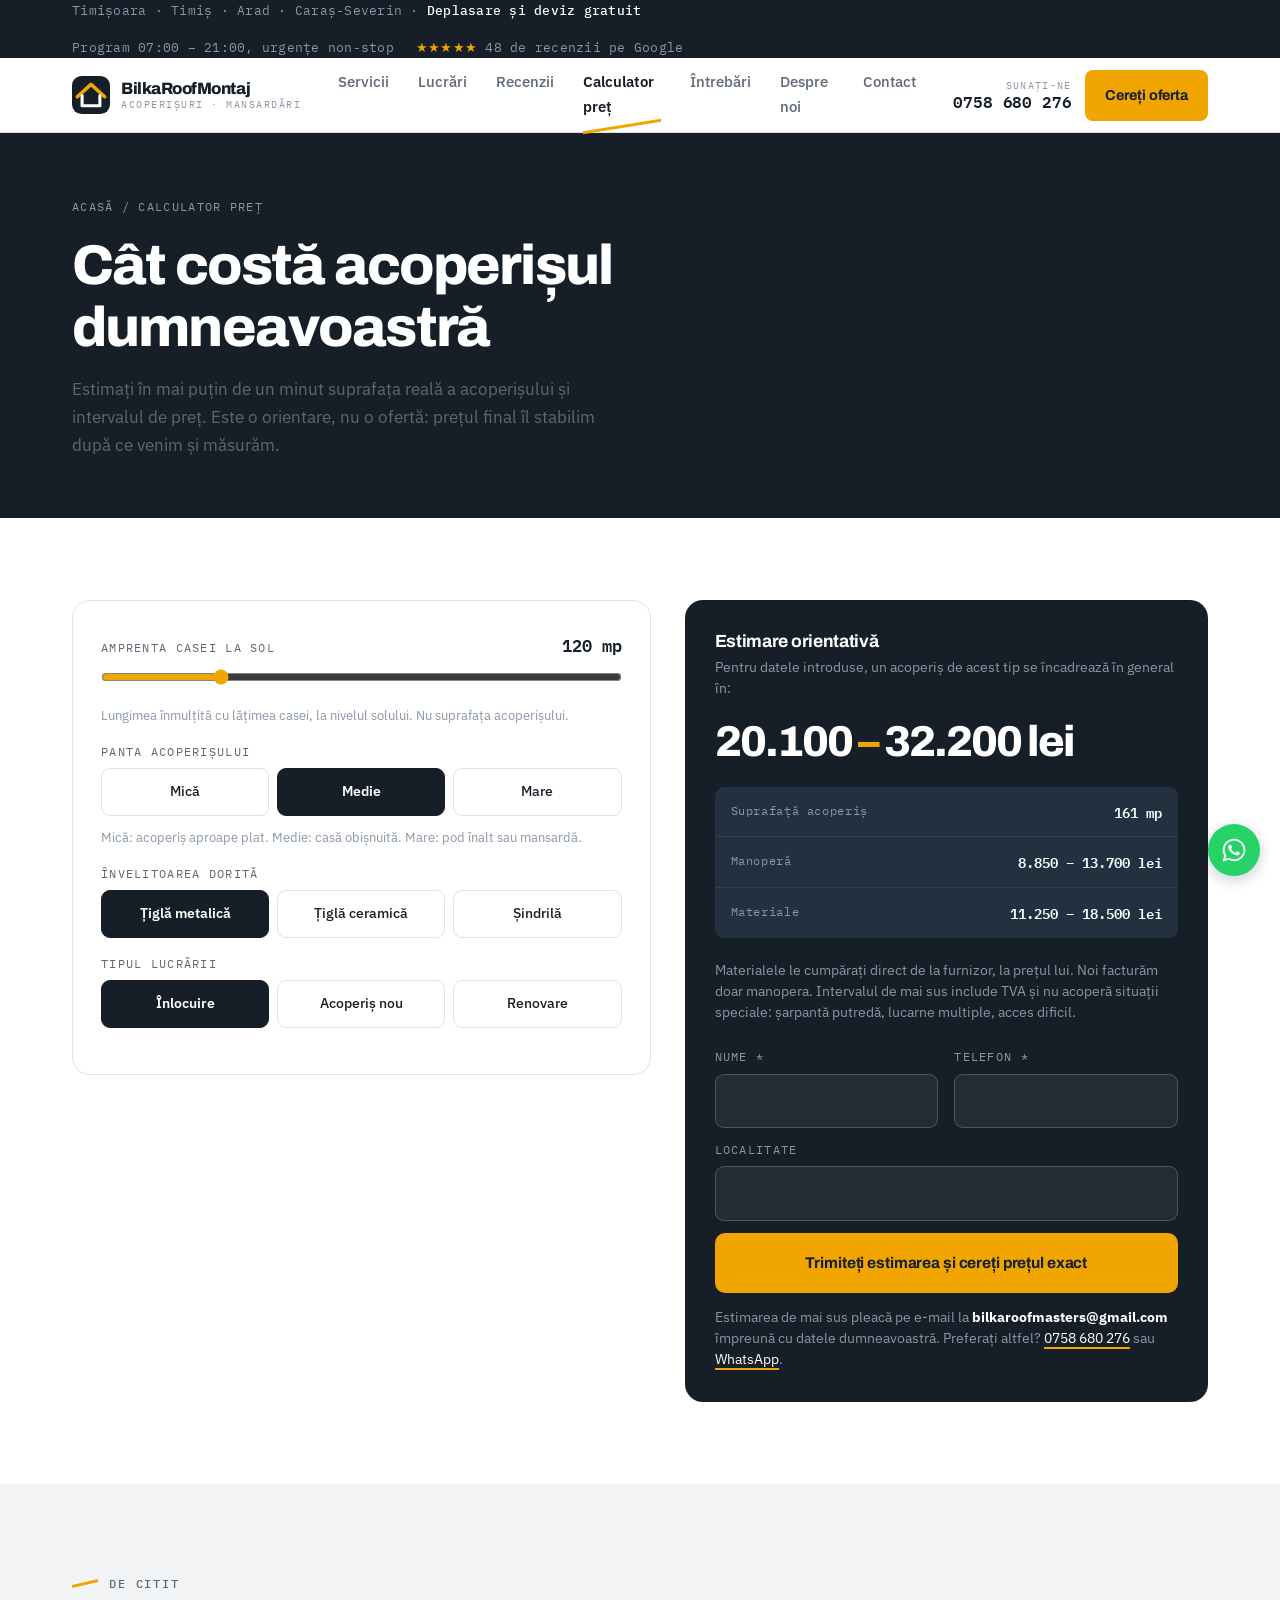
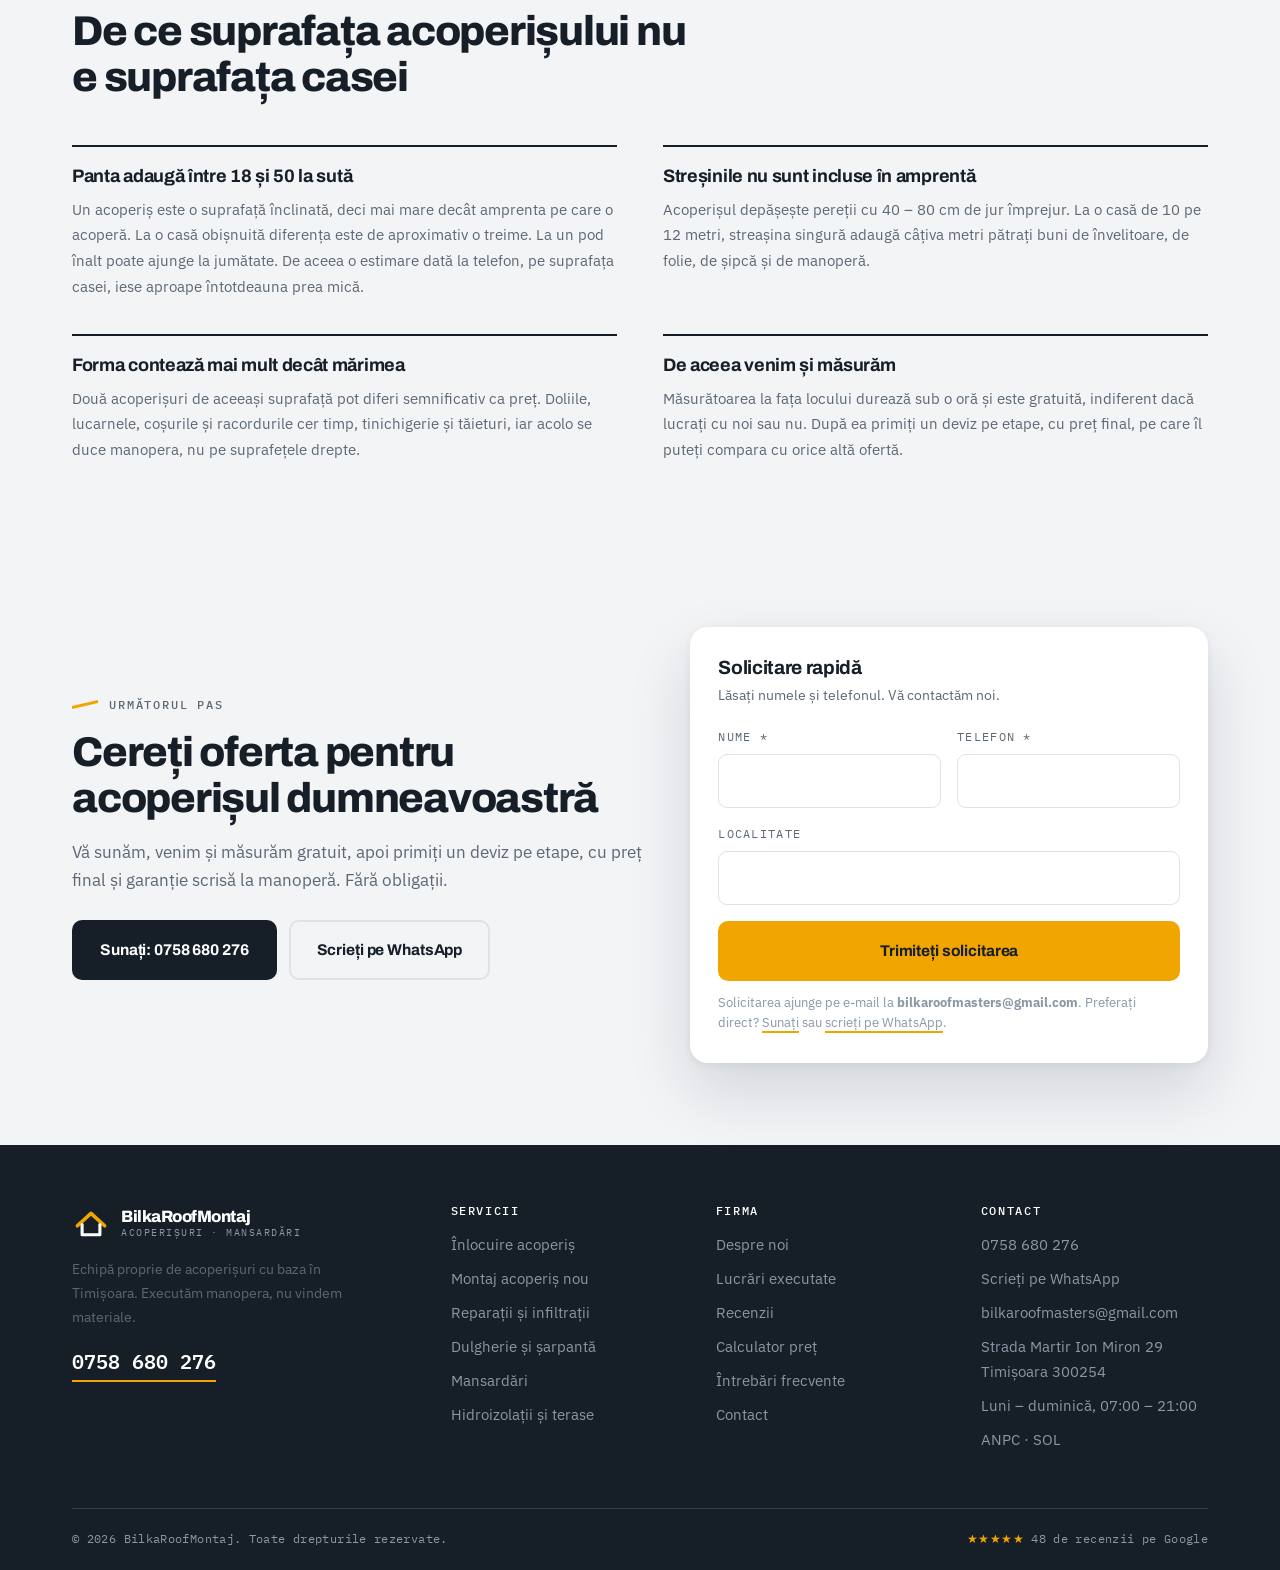
==== commit debf1972: "Suprascriere fisiere" ====
--- a/calculator-pret/index.html
+++ b/calculator-pret/index.html
@@ -3,199 +3,201 @@
 <head>
 <meta charset="UTF-8">
 <meta name="viewport" content="width=device-width, initial-scale=1">
-<title>Calculator preț acoperiș — aflați suprafața acoperișului | BilkaRoofMontaj</title>
-<meta name="description" content="Calculați în 1 minut suprafața acoperișului dumneavoastră și primiți prețul prin telefon în 24 de ore. Deplasare și deviz gratuit, garanție la manoperă.">
+<title>Calculator preț acoperiș — estimare în 1 minut | BilkaRoofMontaj</title>
+<meta name="description" content="Calculați suprafața reală a acoperișului și un interval orientativ de preț pentru manoperă și materiale. Prețul exact vine după măsurătoarea gratuită la fața locului.">
 <link rel="canonical" href="https://montaj-acoperis-top.ro/calculator-pret/">
 <meta name="robots" content="index, follow, max-image-preview:large">
-<meta name="theme-color" content="#ffffff">
+<meta name="theme-color" content="#161E27">
 <meta property="og:type" content="website">
 <meta property="og:locale" content="ro_RO">
 <meta property="og:site_name" content="BilkaRoofMontaj">
-<meta property="og:title" content="Calculator preț acoperiș — aflați suprafața acoperișului | BilkaRoofMontaj">
-<meta property="og:description" content="Calculați în 1 minut suprafața acoperișului dumneavoastră și primiți prețul prin telefon în 24 de ore. Deplasare și deviz gratuit, garanție la manoperă.">
+<meta property="og:title" content="Calculator preț acoperiș — estimare în 1 minut | BilkaRoofMontaj">
+<meta property="og:description" content="Calculați suprafața reală a acoperișului și un interval orientativ de preț pentru manoperă și materiale. Prețul exact vine după măsurătoarea gratuită la fața locului.">
 <meta property="og:url" content="https://montaj-acoperis-top.ro/calculator-pret/">
-<meta property="og:image" content="https://montaj-acoperis-top.ro/images/hero-1.jpg">
+<meta property="og:image" content="https://montaj-acoperis-top.ro/images/svc-ceramica.jpg">
+<meta name="twitter:card" content="summary_large_image">
 <link rel="icon" href="/favicon.svg" type="image/svg+xml">
 <link rel="manifest" href="/site.webmanifest">
 <link rel="preconnect" href="https://fonts.googleapis.com">
 <link rel="preconnect" href="https://fonts.gstatic.com" crossorigin>
-<link href="https://fonts.googleapis.com/css2?family=Inter:wght@400;500;600;700&family=Plus+Jakarta+Sans:wght@700;800&display=swap" rel="stylesheet">
+<link href="https://fonts.googleapis.com/css2?family=Archivo:wght@600;700;800&family=IBM+Plex+Mono:wght@400;500;600&family=IBM+Plex+Sans:wght@400;500;600&display=swap" rel="stylesheet">
 <link rel="stylesheet" href="/assets/style.css">
-
+<script type="application/ld+json">{"@context":"https://schema.org","@type":"RoofingContractor","@id":"https://montaj-acoperis-top.ro/#business","name":"BilkaRoofMontaj","description":"Înlocuire, montaj și reparații acoperișuri, dulgherie, mansardări, hidroizolații și jgheaburi.","telephone":"+40758680276","url":"https://montaj-acoperis-top.ro/","image":"https://montaj-acoperis-top.ro/images/svc-ceramica.jpg","hasMap":"https://maps.app.goo.gl/5yu8v53zWMhieLG68","address":{"@type":"PostalAddress","streetAddress":"Strada Martir Ion Miron 29","addressLocality":"Timișoara","postalCode":"300254","addressRegion":"Timiș","addressCountry":"RO"},"areaServed":[{"@type":"City","name":"Timișoara"},{"@type":"City","name":"Arad"},{"@type":"City","name":"Lugoj"},{"@type":"City","name":"Reșița"},{"@type":"City","name":"Caransebeș"},{"@type":"City","name":"Deva"},{"@type":"City","name":"Hunedoara"},{"@type":"City","name":"Cluj-Napoca"}],"priceRange":"$$","foundingDate":"2016-01-01","openingHoursSpecification":{"@type":"OpeningHoursSpecification","dayOfWeek":["Monday","Tuesday","Wednesday","Thursday","Friday","Saturday","Sunday"],"opens":"07:00","closes":"21:00"},"aggregateRating":{"@type":"AggregateRating","ratingValue":"5.0","reviewCount":"48","bestRating":"5"},"review":[{"@type":"Review","author":{"@type":"Person","name":"Vasile P."},"reviewRating":{"@type":"Rating","ratingValue":"5"},"reviewBody":"Ne-au făcut acoperișul la casă și la magazie. Prețul a rămas cel spus de la început, fără să apară costuri pe parcurs."},{"@type":"Review","author":{"@type":"Person","name":"Ionel M."},"reviewRating":{"@type":"Rating","ratingValue":"5"},"reviewBody":"Au înlocuit tabla veche cu țiglă metalică în trei zile. De atunci e uscat în pod, chiar și după ploile de vară."},{"@type":"Review","author":{"@type":"Person","name":"Gheorghe D."},"reviewRating":{"@type":"Rating","ratingValue":"5"},"reviewBody":"Am pus țiglă nouă pe casa părintească. Oameni de cuvânt, au strâns tot molozul la final."}]}</script>
 </head>
 <body>
 <div class="topbar"><div class="wrap">
-  <span>Acoperire națională · <b>Deplasare și deviz gratuit</b></span>
-  <span class="tb-r"><span>Program non-stop pentru urgențe</span><span>5,0 ★ · 48 de recenzii pe Google</span></span>
+  <span>Timișoara · Timiș · Arad · Caraș-Severin · <b>Deplasare și deviz gratuit</b></span>
+  <span class="tb-r"><span>Program 07:00 – 21:00, urgențe non-stop</span>
+  <span><span class="tb-star">★★★★★</span> 48 de recenzii pe Google</span></span>
 </div></div>
 
 <header class="hdr">
   <div class="wrap">
-    <a class="brand" href="/"><svg viewBox="0 0 32 32" aria-hidden="true"><rect width="32" height="32" rx="8" fill="#141110"/><path d="M5 17 L16 7 L27 17" stroke="#c43a17" stroke-width="3" stroke-linecap="round" stroke-linejoin="round" fill="none"/><path d="M8.5 15.5 L8.5 25 L23.5 25 L23.5 15.5" stroke="#F6F1EA" stroke-width="3" stroke-linecap="round" stroke-linejoin="round" fill="none"/></svg><span class="brand-t"><b>BilkaRoofMontaj</b><span>Acoperișuri · Dulgherie</span></span></a>
-    <nav class="nav"><a href="/servicii/">Servicii</a><a href="/lucrari/">Lucrări</a><a href="/recenzii/">Recenzii</a><a href="/calculator-pret/" class="on">Calculator preț</a><a href="/intrebari-frecvente/">Întrebări</a><a href="/contact/">Contact</a></nav>
+    <a class="brand" href="/" aria-label="BilkaRoofMontaj — pagina principală"><svg viewBox="0 0 32 32" aria-hidden="true"><rect width="32" height="32" rx="8" fill="#161E27"/><path d="M4.5 17.5 L16 7 L27.5 17.5" stroke="#F0A500" stroke-width="3" stroke-linecap="round" stroke-linejoin="round" fill="none"/><path d="M8.5 16.5 V25 H23.5 V16.5" stroke="#FFFFFF" stroke-width="2.6" stroke-linecap="round" stroke-linejoin="round" fill="none"/></svg>
+      <span class="brand-t"><b>BilkaRoofMontaj</b><span>Acoperișuri · Mansardări</span></span></a>
+    <nav class="nav" aria-label="Navigare principală"><a href="/servicii/">Servicii</a><a href="/lucrari/">Lucrări</a><a href="/recenzii/">Recenzii</a><a href="/calculator-pret/" class="on">Calculator preț</a><a href="/intrebari-frecvente/">Întrebări</a><a href="/despre/">Despre noi</a><a href="/contact/">Contact</a></nav>
     <div class="hdr-cta">
-      <a class="hdr-tel" href="tel:+40758680276"><span>Contact vânzări</span><b>0758 680 276</b></a>
+      <a class="hdr-tel" href="tel:+40758680276"><span>Sunați-ne</span><b>0758 680 276</b></a>
       <a class="btn btn-p btn-sm" href="/calculator-pret/">Cereți oferta</a>
-    </div>
-    <button class="burger" aria-label="Meniu" aria-expanded="false"><span></span></button>
-  </div>
-  <nav class="mnav">
-    <a href="/servicii/">Servicii</a><a href="/lucrari/">Lucrări</a><a href="/recenzii/">Recenzii</a><a href="/calculator-pret/" class="on">Calculator preț</a><a href="/intrebari-frecvente/">Întrebări</a><a href="/contact/">Contact</a>
-    <div class="m-act">
-      <a class="btn btn-d btn-blk" href="tel:+40758680276"><svg viewBox="0 0 24 24" fill="none" stroke="currentColor" stroke-width="1.9" stroke-linecap="round" stroke-linejoin="round" aria-hidden="true"><path d="M22 16.9v3a2 2 0 0 1-2.2 2 19.8 19.8 0 0 1-8.6-3.1 19.5 19.5 0 0 1-6-6A19.8 19.8 0 0 1 2.1 4.2 2 2 0 0 1 4.1 2h3a2 2 0 0 1 2 1.7c.1 1 .4 1.9.7 2.8a2 2 0 0 1-.5 2.1L8.1 9.9a16 16 0 0 0 6 6l1.3-1.2a2 2 0 0 1 2.1-.5c.9.3 1.8.6 2.8.7a2 2 0 0 1 1.7 2z"/></svg> 0758 680 276</a>
-      <a class="btn btn-p btn-blk" href="/calculator-pret/">Cereți oferta</a>
-    </div>
-  </nav>
+      <button class="burger" aria-label="Deschideți meniul" aria-expanded="false"><i></i><i></i><i></i></button>
+    </div>
+  </div>
+  <div class="mnav"><div class="wrap"><a href="/servicii/">Servicii</a><a href="/lucrari/">Lucrări</a><a href="/recenzii/">Recenzii</a><a href="/calculator-pret/">Calculator preț</a><a href="/intrebari-frecvente/">Întrebări</a><a href="/despre/">Despre noi</a><a href="/contact/">Contact</a>
+    <div class="mnav-cta">
+      <a class="btn btn-d" href="tel:+40758680276">Sunați: 0758 680 276</a>
+      <a class="btn btn-p" href="/calculator-pret/">Cereți oferta</a>
+    </div></div></div>
 </header>
-<main>
-<section class="calc-hero">
-  <div class="wrap">
-    <p class="crumb"><a href="/">Acasă</a> · Calculator preț</p>
-    <h1>Cât costă acoperișul dumneavoastră?</h1>
-    <p>Răspundeți la 4 întrebări scurte și vă arătăm suprafața estimată a acoperișului dumneavoastră. Calculăm prețul pe baza răspunsurilor și <b>vă sunăm în 24 de ore</b> cu oferta. Fără obligații.</p>
-    <div style="margin-top:22px"><div class="gbadge"><svg class="g" viewBox="0 0 48 48" aria-hidden="true"><path fill="#4285F4" d="M45.1 24.5c0-1.6-.1-2.8-.4-4H24v7.5h12.1c-.2 2-1.6 5-4.5 7l6.9 5.4c4.1-3.8 6.6-9.4 6.6-15.9z"/><path fill="#34A853" d="M24 46c5.9 0 10.9-2 14.5-5.3l-6.9-5.4c-1.9 1.3-4.4 2.2-7.6 2.2-5.8 0-10.7-3.8-12.5-9.1l-7.1 5.5C7.9 41.1 15.4 46 24 46z"/><path fill="#FBBC05" d="M11.5 28.4c-.5-1.4-.7-2.9-.7-4.4s.3-3 .7-4.4l-7.1-5.5C2.9 17 2 20.4 2 24s.9 7 2.4 9.9z"/><path fill="#EA4335" d="M24 9.5c4.1 0 6.9 1.8 8.5 3.3l6.2-6C34.9 3.3 29.9 1 24 1 15.4 1 7.9 5.9 4.4 14.1l7.1 5.5C13.3 14.3 18.2 9.5 24 9.5z"/></svg>
-  <div><div class="sc">5,0</div><div class="st">★★★★★</div></div>
-  <div class="tx"><b>48</b> de recenzii pe Google</div>
-</div></div>
-  </div>
-</section>
-
-<div class="calcwrap" id="calc">
-  <p class="prog-l">Pasul 1 din 4 · Tipul lucrării</p>
-  <div class="prog"><i class="on"></i><i></i><i></i><i></i></div>
-
-  <!-- STEP 1 -->
-  <div class="stepbox on">
-    <h2>Ce lucrare doriți?</h2>
-    <p class="sh">Alegeți o variantă.</p>
-    <div class="ferr">Vă rugăm să alegeți o variantă pentru a continua.</div>
-    <div class="opts">
-      <button type="button" class="opt" data-k="lucrare" data-v="Înlocuire completă"><span class="oi"><svg viewBox="0 0 24 24" fill="none" stroke="currentColor" stroke-width="1.9" stroke-linecap="round" stroke-linejoin="round" aria-hidden="true"><path d="M3 12L12 4l9 8"/><path d="M6 11v9h12v-9"/></svg></span><span>Înlocuire completă<small>Se dă jos învelitoarea veche</small></span></button>
-      <button type="button" class="opt" data-k="lucrare" data-v="Renovare acoperiș"><span class="oi"><svg viewBox="0 0 24 24" fill="none" stroke="currentColor" stroke-width="1.9" stroke-linecap="round" stroke-linejoin="round" aria-hidden="true"><path d="M14.7 6.3a4 4 0 0 0 5 5.2L21 13l-8 8-2-2 1.4-1.4a4 4 0 0 1-5.2-5L4 9l2-2 1.5 1.5"/></svg></span><span>Renovare acoperiș<small>Se păstrează structura</small></span></button>
-      <button type="button" class="opt" data-k="lucrare" data-v="Acoperiș nou"><span class="oi"><svg viewBox="0 0 24 24" fill="none" stroke="currentColor" stroke-width="1.9" stroke-linecap="round" stroke-linejoin="round" aria-hidden="true"><path d="M3 10.5L12 3l9 7.5"/><path d="M5 9.5V21h14V9.5"/><path d="M9 21v-6h6v6"/></svg></span><span>Acoperiș nou<small>Casă în construcție</small></span></button>
-      <button type="button" class="opt" data-k="lucrare" data-v="Nu știu încă"><span class="oi"><svg viewBox="0 0 24 24" fill="none" stroke="currentColor" stroke-width="1.9" stroke-linecap="round" stroke-linejoin="round" aria-hidden="true"><circle cx="12" cy="12" r="9"/><path d="M9.5 9a2.5 2.5 0 1 1 3.5 2.3c-.6.3-1 .9-1 1.7"/><path d="M12 17h.01"/></svg></span><span>Nu știu încă<small>Ne lămurim la telefon</small></span></button>
-    </div>
-    <div class="navrow"><button type="button" class="btn btn-p" data-next>Continuați <svg viewBox="0 0 24 24" fill="none" stroke="currentColor" stroke-width="1.9" stroke-linecap="round" stroke-linejoin="round" aria-hidden="true"><path d="M5 12h14M13 6l6 6-6 6"/></svg></button></div>
-  </div>
-
-  <!-- STEP 2 -->
-  <div class="stepbox">
-    <h2>Ce formă are acoperișul?</h2>
-    <p class="sh">Alegeți varianta cea mai apropiată.</p>
-    <div class="ferr">Vă rugăm să alegeți o variantă pentru a continua.</div>
-    <div class="opts">
-      <button type="button" class="opt" data-k="forma" data-v="In doua ape"><span class="oi"><svg viewBox="0 0 24 24" fill="none" stroke="currentColor" stroke-width="1.9" stroke-linecap="round" stroke-linejoin="round" aria-hidden="true"><path d="M2 14L12 4l10 10"/><path d="M5 14v6h14v-6"/></svg></span><span>În două ape<small>Cea mai întâlnită formă</small></span></button>
-      <button type="button" class="opt" data-k="forma" data-v="In patru ape"><span class="oi"><svg viewBox="0 0 24 24" fill="none" stroke="currentColor" stroke-width="1.9" stroke-linecap="round" stroke-linejoin="round" aria-hidden="true"><path d="M2 13l10-8 10 8"/><path d="M7 13l5-5 5 5"/><path d="M4 13v7h16v-7"/></svg></span><span>În patru ape<small>Pante pe toate laturile</small></span></button>
-      <button type="button" class="opt" data-k="forma" data-v="Sarpanta complexa"><span class="oi"><svg viewBox="0 0 24 24" fill="none" stroke="currentColor" stroke-width="1.9" stroke-linecap="round" stroke-linejoin="round" aria-hidden="true"><path d="M2 12l5-5 5 5"/><path d="M12 12l5-5 5 5"/><path d="M4 12v8h16v-8"/></svg></span><span>Șarpantă complexă<small>Lucarne, dolii, forme multiple</small></span></button>
-      <button type="button" class="opt" data-k="forma" data-v="Acoperis plat"><span class="oi"><svg viewBox="0 0 24 24" fill="none" stroke="currentColor" stroke-width="1.9" stroke-linecap="round" stroke-linejoin="round" aria-hidden="true"><path d="M3 9h18"/><path d="M5 9v11h14V9"/><path d="M3 9l9-4 9 4"/></svg></span><span>Acoperiș plat<small>Terasă sau pantă minimă</small></span></button>
-    </div>
-    <div class="navrow"><button type="button" class="btn btn-o" data-back>Înapoi</button><button type="button" class="btn btn-p" data-next>Continuați <svg viewBox="0 0 24 24" fill="none" stroke="currentColor" stroke-width="1.9" stroke-linecap="round" stroke-linejoin="round" aria-hidden="true"><path d="M5 12h14M13 6l6 6-6 6"/></svg></button></div>
-  </div>
-
-  <!-- STEP 3 -->
-  <div class="stepbox">
-    <h2>Dimensiunile clădirii și învelitoarea actuală</h2>
-    <p class="sh">Este suficientă dimensiunea aproximativă, în metri.</p>
-    <div class="ferr">Vă rugăm să completați ambele dimensiuni și să alegeți învelitoarea actuală.</div>
-    <div class="f2" style="margin-bottom:18px">
-      <div class="field"><label for="lng">Lungimea clădirii (m)</label><input id="lng" name="lungime" type="number" inputmode="decimal" min="1" step="0.5" placeholder="ex. 12"></div>
-      <div class="field"><label for="lat">Lățimea clădirii (m)</label><input id="lat" name="latime" type="number" inputmode="decimal" min="1" step="0.5" placeholder="ex. 9"></div>
-    </div>
-    <p class="prog-l" style="margin-bottom:11px">Învelitoarea actuală</p>
-    <div class="opts">
-      <button type="button" class="opt" data-k="invelitoare" data-v="Țiglă ceramică"><span class="oi"><svg viewBox="0 0 24 24" fill="none" stroke="currentColor" stroke-width="1.9" stroke-linecap="round" stroke-linejoin="round" aria-hidden="true"><path d="M12 2l9 5-9 5-9-5z"/><path d="M3 12l9 5 9-5"/><path d="M3 17l9 5 9-5"/></svg></span><span>Țiglă ceramică</span></button>
-      <button type="button" class="opt" data-k="invelitoare" data-v="Țiglă metalică"><span class="oi"><svg viewBox="0 0 24 24" fill="none" stroke="currentColor" stroke-width="1.9" stroke-linecap="round" stroke-linejoin="round" aria-hidden="true"><path d="M12 2l9 5-9 5-9-5z"/><path d="M3 12l9 5 9-5"/><path d="M3 17l9 5 9-5"/></svg></span><span>Țiglă metalică</span></button>
-      <button type="button" class="opt" data-k="invelitoare" data-v="Azbociment (eternit)"><span class="oi"><svg viewBox="0 0 24 24" fill="none" stroke="currentColor" stroke-width="1.9" stroke-linecap="round" stroke-linejoin="round" aria-hidden="true"><path d="M12 2l9 5-9 5-9-5z"/><path d="M3 12l9 5 9-5"/><path d="M3 17l9 5 9-5"/></svg></span><span>Azbociment (eternit)</span></button>
-      <button type="button" class="opt" data-k="invelitoare" data-v="Tablă"><span class="oi"><svg viewBox="0 0 24 24" fill="none" stroke="currentColor" stroke-width="1.9" stroke-linecap="round" stroke-linejoin="round" aria-hidden="true"><path d="M12 2l9 5-9 5-9-5z"/><path d="M3 12l9 5 9-5"/><path d="M3 17l9 5 9-5"/></svg></span><span>Tablă</span></button>
-      <button type="button" class="opt" data-k="invelitoare" data-v="Șindrilă"><span class="oi"><svg viewBox="0 0 24 24" fill="none" stroke="currentColor" stroke-width="1.9" stroke-linecap="round" stroke-linejoin="round" aria-hidden="true"><path d="M12 2l9 5-9 5-9-5z"/><path d="M3 12l9 5 9-5"/><path d="M3 17l9 5 9-5"/></svg></span><span>Șindrilă</span></button>
-      <button type="button" class="opt" data-k="invelitoare" data-v="Nu este nimic montat"><span class="oi"><svg viewBox="0 0 24 24" fill="none" stroke="currentColor" stroke-width="1.9" stroke-linecap="round" stroke-linejoin="round" aria-hidden="true"><path d="M12 2l9 5-9 5-9-5z"/><path d="M3 12l9 5 9-5"/><path d="M3 17l9 5 9-5"/></svg></span><span>Nu este nimic montat</span></button>
-    </div>
-    <div class="res">
-      <span>Suprafața estimată a acoperișului</span>
-      <b id="mpOut">– m²</b>
-      <p>Valoare orientativă, calculată din dimensiunile introduse. Suprafața exactă rezultă din măsurătoarea gratuită la fața locului.</p>
-    </div>
-    <div class="navrow"><button type="button" class="btn btn-o" data-back>Înapoi</button><button type="button" class="btn btn-p" data-next>Continuați <svg viewBox="0 0 24 24" fill="none" stroke="currentColor" stroke-width="1.9" stroke-linecap="round" stroke-linejoin="round" aria-hidden="true"><path d="M5 12h14M13 6l6 6-6 6"/></svg></button></div>
-  </div>
-
-  <!-- STEP 4 -->
-  <div class="stepbox">
-    <h2>Unde vă trimitem prețul?</h2>
-    <p class="sh">Calculăm prețul pe baza răspunsurilor dumneavoastră și vă sunăm în 24 de ore.</p>
-    <div class="ferr">Vă rugăm să completați numele, telefonul și localitatea.</div>
-    <form id="calcForm" novalidate>
-      <input class="hp" type="text" name="company" tabindex="-1" autocomplete="off" aria-hidden="true">
-      <div class="fgrid">
-        <div class="f2">
-          <div class="field"><label for="cn">Nume <i>*</i></label><input id="cn" name="nume" type="text" autocomplete="name" placeholder="Numele dumneavoastră"></div>
-          <div class="field"><label for="cp">Telefon <i>*</i></label><input id="cp" name="telefon" type="tel" inputmode="tel" autocomplete="tel" placeholder="07xx xxx xxx"></div>
-        </div>
-        <div class="field"><label for="co">Localitate / județ <i>*</i></label><input id="co" name="oras" type="text" placeholder="Unde este lucrarea?"></div>
-      </div>
-      <div class="navrow"><button type="button" class="btn btn-o" data-back>Înapoi</button><button class="btn btn-p" type="submit">Trimiteți solicitarea</button></div>
-      <p class="fnote" style="margin-top:14px">Fără obligații. Sau sunați direct: <a href="tel:+40758680276"><b>0758 680 276</b></a></p>
+<section class="phero"><div class="wrap">
+  <div class="crumb"><a href="/">Acasă</a> / Calculator preț</div>
+  <h1>Cât costă acoperișul dumneavoastră</h1><p>Estimați în mai puțin de un minut suprafața reală a acoperișului și intervalul de preț. Este o orientare, nu o ofertă: prețul final îl stabilim după ce venim și măsurăm.</p>
+</div></section>
+
+<section class="sec"><div class="wrap"><div class="calc" id="calc">
+  <div class="calc-f">
+    <div class="field">
+      <div class="range-row"><label for="c-amprenta" style="margin:0">Amprenta casei la sol</label>
+        <b id="c-amprenta-v">120 mp</b></div>
+      <input id="c-amprenta" type="range" min="40" max="400" step="5" value="120">
+      <p class="f-hint">Lungimea înmulțită cu lățimea casei, la nivelul solului. Nu suprafața acoperișului.</p>
+    </div>
+
+    <div class="field"><label>Panta acoperișului</label>
+      <div class="seg" data-key="panta">
+        <button type="button" data-v="mica">Mică</button>
+        <button type="button" data-v="medie" class="on">Medie</button>
+        <button type="button" data-v="mare">Mare</button>
+      </div>
+      <p class="f-hint">Mică: acoperiș aproape plat. Medie: casă obișnuită. Mare: pod înalt sau mansardă.</p>
+    </div>
+
+    <div class="field"><label>Învelitoarea dorită</label>
+      <div class="seg" data-key="material">
+        <button type="button" data-v="metalica" class="on">Țiglă metalică</button>
+        <button type="button" data-v="ceramica">Țiglă ceramică</button>
+        <button type="button" data-v="bituminoasa">Șindrilă</button>
+      </div>
+    </div>
+
+    <div class="field"><label>Tipul lucrării</label>
+      <div class="seg" data-key="tip">
+        <button type="button" data-v="inlocuire" class="on">Înlocuire</button>
+        <button type="button" data-v="nou">Acoperiș nou</button>
+        <button type="button" data-v="renovare">Renovare</button>
+      </div>
+    </div>
+  </div>
+
+  <div class="calc-out">
+    <h3>Estimare orientativă</h3>
+    <p class="calc-note">Pentru datele introduse, un acoperiș de acest tip se încadrează în general în:</p>
+    <div class="calc-res" id="c-tot">—</div>
+    <div class="calc-brk">
+      <div><span>Suprafață acoperiș</span><b id="c-mp">—</b></div>
+      <div><span>Manoperă</span><b id="c-man">—</b></div>
+      <div><span>Materiale</span><b id="c-mat">—</b></div>
+    </div>
+    <p class="calc-note">Materialele le cumpărați direct de la furnizor, la prețul lui. Noi facturăm doar manopera. Intervalul de mai sus include TVA și nu acoperă situații speciale: șarpantă putredă, lucarne multiple, acces dificil.</p>
+    <form class="calc-form" data-mail data-calc novalidate>
+      <div class="field-2">
+        <div class="field"><label for="c-nume">Nume *</label>
+          <input id="c-nume" name="nume" type="text" autocomplete="name" required></div>
+        <div class="field"><label for="c-tel">Telefon *</label>
+          <input id="c-tel" name="telefon" type="tel" autocomplete="tel" required></div>
+      </div>
+      <div class="field"><label for="c-oras">Localitate</label>
+        <input id="c-oras" name="oras" type="text" autocomplete="address-level2"></div>
+      <p class="f-msg" role="status"></p>
+      <button class="btn btn-p btn-w" type="submit">Trimiteți estimarea și cereți prețul exact</button>
     </form>
-  </div>
-
-  <div class="calc-done" id="calcDone">
-    <h2>Solicitarea a fost pregătită</h2>
-    <p id="doneSum" style="font-weight:600"></p>
-    <p>S-a deschis WhatsApp cu toate datele completate. Apăsați trimite și vă sunăm în cel mai scurt timp cu prețul pentru lucrarea dumneavoastră.</p>
-    <a class="btn btn-p" href="tel:+40758680276"><svg viewBox="0 0 24 24" fill="none" stroke="currentColor" stroke-width="1.9" stroke-linecap="round" stroke-linejoin="round" aria-hidden="true"><path d="M22 16.9v3a2 2 0 0 1-2.2 2 19.8 19.8 0 0 1-8.6-3.1 19.5 19.5 0 0 1-6-6A19.8 19.8 0 0 1 2.1 4.2 2 2 0 0 1 4.1 2h3a2 2 0 0 1 2 1.7c.1 1 .4 1.9.7 2.8a2 2 0 0 1-.5 2.1L8.1 9.9a16 16 0 0 0 6 6l1.3-1.2a2 2 0 0 1 2.1-.5c.9.3 1.8.6 2.8.7a2 2 0 0 1 1.7 2z"/></svg> Sau sunați acum · 0758 680 276</a>
-  </div>
+    <p class="calc-note" style="margin-top:14px">Estimarea de mai sus pleacă pe e-mail la <b style="color:#fff">bilkaroofmasters@gmail.com</b> împreună cu datele dumneavoastră. Preferați altfel? <a href="tel:+40758680276" style="color:#fff;border-bottom:2px solid var(--signal)">0758 680 276</a> sau <a id="c-wa" href="https://wa.me/40758680276?text=Bun%C4%83%20ziua%21%20A%C8%99%20dori%20o%20ofert%C4%83%20pentru%20lucr%C4%83ri%20la%20acoperi%C8%99." target="_blank" rel="noopener" style="color:#fff;border-bottom:2px solid var(--signal)">WhatsApp</a>.</p>
+  </div>
+</div></div></section>
+
+<section class="sec sec-paper"><div class="wrap">
+  <div class="sec-h rv"><span class="eyebrow">De citit</span>
+    <h2>De ce suprafața acoperișului nu e suprafața casei</h2></div>
+  <div class="arg rv">
+    <div class="arg-i"><h3>Panta adaugă între 18 și 50 la sută</h3>
+      <p>Un acoperiș este o suprafață înclinată, deci mai mare decât amprenta pe care o acoperă. La o casă obișnuită diferența este de aproximativ o treime. La un pod înalt poate ajunge la jumătate. De aceea o estimare dată la telefon, pe suprafața casei, iese aproape întotdeauna prea mică.</p></div>
+    <div class="arg-i"><h3>Streșinile nu sunt incluse în amprentă</h3>
+      <p>Acoperișul depășește pereții cu 40 – 80 cm de jur împrejur. La o casă de 10 pe 12 metri, streașina singură adaugă câțiva metri pătrați buni de învelitoare, de folie, de șipcă și de manoperă.</p></div>
+    <div class="arg-i"><h3>Forma contează mai mult decât mărimea</h3>
+      <p>Două acoperișuri de aceeași suprafață pot diferi semnificativ ca preț. Doliile, lucarnele, coșurile și racordurile cer timp, tinichigerie și tăieturi, iar acolo se duce manopera, nu pe suprafețele drepte.</p></div>
+    <div class="arg-i"><h3>De aceea venim și măsurăm</h3>
+      <p>Măsurătoarea la fața locului durează sub o oră și este gratuită, indiferent dacă lucrați cu noi sau nu. După ea primiți un deviz pe etape, cu preț final, pe care îl puteți compara cu orice altă ofertă.</p></div>
+  </div>
+</div></section>
+
+<section class="sec sec-paper"><div class="wrap"><div class="cta">
+  <div>
+    <span class="eyebrow">Următorul pas</span>
+    <h2>Cereți oferta pentru acoperișul dumneavoastră</h2>
+    <p style="font-size:1.05rem;margin-top:16px">Vă sunăm, venim și măsurăm gratuit, apoi primiți un deviz pe etape, cu preț final și garanție scrisă la manoperă. Fără obligații.</p>
+    <div class="hero-act" style="margin-top:26px">
+      <a class="btn btn-d" href="tel:+40758680276">Sunați: 0758 680 276</a>
+      <a class="btn btn-o" href="https://wa.me/40758680276?text=Bun%C4%83%20ziua%21%20A%C8%99%20dori%20o%20ofert%C4%83%20pentru%20lucr%C4%83ri%20la%20acoperi%C8%99." target="_blank" rel="noopener">Scrieți pe WhatsApp</a>
+    </div>
+  </div>
+  <div class="cta-f">
+  <h3>Solicitare rapidă</h3><p>Lăsați numele și telefonul. Vă contactăm noi.</p>
+  <form data-mail novalidate>
+    <div class="field-2">
+      <div class="field"><label for="nuc">Nume *</label>
+        <input id="nuc" name="nume" type="text" autocomplete="name" required></div>
+      <div class="field"><label for="tec">Telefon *</label>
+        <input id="tec" name="telefon" type="tel" autocomplete="tel" required></div>
+    </div>
+    <div class="field"><label for="orc">Localitate</label>
+      <input id="orc" name="oras" type="text" autocomplete="address-level2"></div>
+    
+    <p class="f-msg" role="status"></p>
+    <button class="btn btn-p btn-w" type="submit">Trimiteți solicitarea</button>
+    <p class="f-hint">Solicitarea ajunge pe e-mail la <b>bilkaroofmasters@gmail.com</b>. Preferați direct? <a href="tel:+40758680276" style="border-bottom:2px solid var(--signal)">Sunați</a> sau <a href="https://wa.me/40758680276?text=Bun%C4%83%20ziua%21%20A%C8%99%20dori%20o%20ofert%C4%83%20pentru%20lucr%C4%83ri%20la%20acoperi%C8%99." target="_blank" rel="noopener" style="border-bottom:2px solid var(--signal)">scrieți pe WhatsApp</a>.</p>
+  </form>
 </div>
-
-<div class="miniftr"><div class="wrap">Deplasare și deviz gratuit · Garanție la manoperă · 5,0 ★ din 48 de recenzii pe Google</div></div>
-</main><nav class="bar" aria-label="Acțiuni rapide">
-  <a class="b1" href="tel:+40758680276"><svg viewBox="0 0 24 24" fill="none" stroke="currentColor" stroke-width="1.9" stroke-linecap="round" stroke-linejoin="round" aria-hidden="true"><path d="M22 16.9v3a2 2 0 0 1-2.2 2 19.8 19.8 0 0 1-8.6-3.1 19.5 19.5 0 0 1-6-6A19.8 19.8 0 0 1 2.1 4.2 2 2 0 0 1 4.1 2h3a2 2 0 0 1 2 1.7c.1 1 .4 1.9.7 2.8a2 2 0 0 1-.5 2.1L8.1 9.9a16 16 0 0 0 6 6l1.3-1.2a2 2 0 0 1 2.1-.5c.9.3 1.8.6 2.8.7a2 2 0 0 1 1.7 2z"/></svg><span>Sunați</span></a>
-  <a class="b2" href="https://wa.me/40758680276?text=Bun%C4%83%20ziua%21%20A%C8%99%20dori%20o%20ofert%C4%83%20pentru%20lucr%C4%83ri%20la%20acoperi%C8%99." target="_blank" rel="noopener"><svg viewBox="0 0 24 24" fill="none" stroke="currentColor" stroke-width="1.9" stroke-linecap="round" stroke-linejoin="round" aria-hidden="true"><path d="M20.5 3.5A11 11 0 0 0 3.2 17L2 22l5.2-1.2A11 11 0 1 0 20.5 3.5zM12 20a8 8 0 0 1-4-1.1l-.3-.2-3 .7.7-2.9-.2-.3A8 8 0 1 1 12 20z"/><path d="M16.4 14.3c-.2-.1-1.4-.7-1.6-.8s-.4-.1-.5.1l-.7.9c-.1.2-.3.2-.5.1a6.5 6.5 0 0 1-3.2-2.8c-.1-.2 0-.4.1-.5l.4-.5.2-.4v-.4l-.7-1.6c-.2-.4-.4-.4-.5-.4h-.5a1 1 0 0 0-.7.3 3 3 0 0 0-.9 2.2 5.2 5.2 0 0 0 1.1 2.7 11.8 11.8 0 0 0 4.5 4 5 5 0 0 0 2.3.5 2.7 2.7 0 0 0 1.8-1.3 2.2 2.2 0 0 0 .2-1.3z"/></svg><span>WhatsApp</span></a>
-  <a class="b3" href="/calculator-pret/"><svg viewBox="0 0 24 24" fill="none" stroke="currentColor" stroke-width="1.9" stroke-linecap="round" stroke-linejoin="round" aria-hidden="true"><rect x="4" y="2" width="16" height="20" rx="2"/><path d="M8 6h8M8 10h2M12 10h2M16 10h.01M8 14h2M12 14h2M16 14h.01M8 18h6"/></svg><span>Ofertă</span></a>
-</nav><footer class="ftr">
+</div></div></section>
+
+<footer class="ftr">
   <div class="wrap">
     <div class="ftr-g">
-      <div>
-        <a class="brand" href="/"><svg viewBox="0 0 32 32" aria-hidden="true"><rect width="32" height="32" rx="8" fill="#141110"/><path d="M5 17 L16 7 L27 17" stroke="#c43a17" stroke-width="3" stroke-linecap="round" stroke-linejoin="round" fill="none"/><path d="M8.5 15.5 L8.5 25 L23.5 25 L23.5 15.5" stroke="#F6F1EA" stroke-width="3" stroke-linecap="round" stroke-linejoin="round" fill="none"/></svg><span class="brand-t"><b>BilkaRoofMontaj</b><span>Acoperișuri · Dulgherie</span></span></a>
-        <p class="fdesc">Montaj și reparații acoperișuri, executate profesionist, în toată țara. Materiale de la producători de încredere și garanție la manoperă.</p>
-        <p class="fdesc">5,0 ★ · 48 de recenzii pe Google</p>
-      </div>
-      <div>
-        <h4>Servicii</h4>
-        <ul>
-          <li><a href="/servicii/">Înlocuire acoperiș</a></li>
-          <li><a href="/servicii/">Montaj acoperiș nou</a></li>
-          <li><a href="/servicii/">Reparații și infiltrații</a></li>
-          <li><a href="/servicii/">Dulgherie și șarpantă</a></li>
-          <li><a href="/servicii/">Hidroizolații și terase</a></li>
-        </ul>
-      </div>
-      <div>
-        <h4>Site</h4>
-        <ul>
-          <li><a href="/lucrari/">Lucrări executate</a></li>
-          <li><a href="/recenzii/">Recenzii</a></li>
-          <li><a href="/calculator-pret/">Calculator preț</a></li>
-          <li><a href="/despre/">Despre noi</a></li>
-          <li><a href="/intrebari-frecvente/">Întrebări frecvente</a></li>
-        </ul>
-      </div>
-      <div>
-        <h4>Contact</h4>
-        <ul>
-          <li><a href="tel:+40758680276">0758 680 276</a></li>
-          <li><a href="https://wa.me/40758680276?text=Bun%C4%83%20ziua%21%20A%C8%99%20dori%20o%20ofert%C4%83%20pentru%20lucr%C4%83ri%20la%20acoperi%C8%99." target="_blank" rel="noopener">Scrieți pe WhatsApp</a></li>
-          <li><a href="/contact/">Formular de contact</a></li>
-          <li>Acoperire națională</li>
-          <li>Program non-stop</li>
-        </ul>
-      </div>
-    </div>
-    <div class="ftr-b">
-      <span>© <span data-yr></span> BilkaRoofMontaj. Toate drepturile rezervate.</span>
-      <span>Deplasare gratuită · Acoperire națională · Garanție la manoperă</span>
+      <div class="ftr-brand">
+        <a class="brand" href="/"><svg viewBox="0 0 32 32" aria-hidden="true"><rect width="32" height="32" rx="8" fill="#161E27"/><path d="M4.5 17.5 L16 7 L27.5 17.5" stroke="#F0A500" stroke-width="3" stroke-linecap="round" stroke-linejoin="round" fill="none"/><path d="M8.5 16.5 V25 H23.5 V16.5" stroke="#FFFFFF" stroke-width="2.6" stroke-linecap="round" stroke-linejoin="round" fill="none"/></svg><span class="brand-t"><b>BilkaRoofMontaj</b><span>Acoperișuri · Mansardări</span></span></a>
+        <p>Echipă proprie de acoperișuri cu baza în Timișoara. Executăm manopera, nu vindem materiale.</p>
+        <a class="ftr-tel" href="tel:+40758680276">0758 680 276</a>
+      </div>
+      <div><h4>Servicii</h4><ul><li><a href="/servicii/#inlocuire">Înlocuire acoperiș</a></li><li><a href="/servicii/#montaj-nou">Montaj acoperiș nou</a></li><li><a href="/servicii/#reparatii">Reparații și infiltrații</a></li><li><a href="/servicii/#dulgherie">Dulgherie și șarpantă</a></li><li><a href="/servicii/#mansardari">Mansardări</a></li><li><a href="/servicii/#hidroizolatii">Hidroizolații și terase</a></li></ul></div>
+      <div><h4>Firma</h4><ul>
+        <li><a href="/despre/">Despre noi</a></li>
+        <li><a href="/lucrari/">Lucrări executate</a></li>
+        <li><a href="/recenzii/">Recenzii</a></li>
+        <li><a href="/calculator-pret/">Calculator preț</a></li>
+        <li><a href="/intrebari-frecvente/">Întrebări frecvente</a></li>
+        <li><a href="/contact/">Contact</a></li>
+      </ul></div>
+      <div><h4>Contact</h4><ul>
+        <li><a href="tel:+40758680276">0758 680 276</a></li>
+        <li><a href="https://wa.me/40758680276?text=Bun%C4%83%20ziua%21%20A%C8%99%20dori%20o%20ofert%C4%83%20pentru%20lucr%C4%83ri%20la%20acoperi%C8%99." target="_blank" rel="noopener">Scrieți pe WhatsApp</a></li>
+        <li><a href="mailto:bilkaroofmasters@gmail.com">bilkaroofmasters@gmail.com</a></li>
+        <li><a href="https://maps.app.goo.gl/5yu8v53zWMhieLG68" target="_blank" rel="noopener">Strada Martir Ion Miron 29<br>Timișoara 300254</a></li>
+        <li>Luni – duminică, 07:00 – 21:00</li>
+        <li><a href="https://anpc.ro/" target="_blank" rel="noopener nofollow">ANPC</a> · <a href="https://ec.europa.eu/consumers/odr/" target="_blank" rel="noopener nofollow">SOL</a></li>
+      </ul></div>
+    </div>
+    <div class="ftr-bot">
+      <span>© <span data-year></span> BilkaRoofMontaj. Toate drepturile rezervate.</span>
+      <span><span style="color:var(--signal)">★★★★★</span> 48 de recenzii pe Google</span>
     </div>
   </div>
 </footer>
-<div class="lb" id="lb"><button class="lb-x" aria-label="Închide">×</button><img src="" alt=""></div>
+
+<div class="mbar">
+  <a class="m-call" href="tel:+40758680276">Sunați acum</a>
+  <a class="m-wa" href="https://wa.me/40758680276?text=Bun%C4%83%20ziua%21%20A%C8%99%20dori%20o%20ofert%C4%83%20pentru%20lucr%C4%83ri%20la%20acoperi%C8%99." target="_blank" rel="noopener">WhatsApp</a>
+</div>
+<a class="wa-f" href="https://wa.me/40758680276?text=Bun%C4%83%20ziua%21%20A%C8%99%20dori%20o%20ofert%C4%83%20pentru%20lucr%C4%83ri%20la%20acoperi%C8%99." target="_blank" rel="noopener" aria-label="Scrieți-ne pe WhatsApp">
+<svg viewBox="0 0 448 512" aria-hidden="true"><path d="M380.9 97.1C339 55.1 283.2 32 223.9 32c-122.4 0-222 99.6-222 222 0 39.1 10.2 77.3 29.6 111L0 480l117.7-30.9c32.4 17.7 68.9 27 106.1 27h.1c122.3 0 224.1-99.6 224.1-222 0-59.3-25.2-115-67.1-157zm-157 341.6c-33.2 0-65.7-8.9-94-25.7l-6.7-4-69.8 18.3L72 359.2l-4.4-7c-18.5-29.4-28.2-63.3-28.2-98.2 0-101.7 82.8-184.5 184.6-184.5 49.3 0 95.6 19.2 130.4 54.1 34.8 34.9 56.2 81.2 56.1 130.5 0 101.8-84.9 184.6-186.6 184.6zm101.2-138.2c-5.5-2.8-32.8-16.2-37.9-18-5.1-1.9-8.8-2.8-12.5 2.8-3.7 5.6-14.3 18-17.6 21.8-3.2 3.7-6.5 4.2-12 1.4-32.6-16.3-54-29.1-75.5-66-5.7-9.8 5.7-9.1 16.3-30.3 1.8-3.7.9-6.9-.5-9.7-1.4-2.8-12.5-30.1-17.1-41.2-4.5-10.8-9.1-9.3-12.5-9.5-3.2-.2-6.9-.2-10.6-.2-3.7 0-9.7 1.4-14.8 6.9-5.1 5.6-19.4 19-19.4 46.3 0 27.3 19.9 53.7 22.6 57.4 2.8 3.7 39.1 59.7 94.8 83.8 35.2 15.2 49 16.5 66.6 13.9 10.7-1.6 32.8-13.4 37.4-26.4 4.6-13 4.6-24.1 3.2-26.4-1.3-2.5-5-3.9-10.5-6.6z"/></svg></a>
+
 <script src="/assets/script.js" defer></script>
 </body>
 </html>
--- a/assets/style.css
+++ b/assets/style.css
@@ -1,377 +1,388 @@
-/* BilkaRoofMontaj — montaj-acoperis-top.ro */
+/* ============================================================
+   Acoperișuri — montaj-acoperis-top.ro
+   Identitate: ardezie + zinc + galben de șantier
+   Display: Archivo · Text: IBM Plex Sans · Date: IBM Plex Mono
+   ============================================================ */
+
 :root{
-  --ink:#141110;
-  --ink-2:#39322e;
-  --muted:#6b625c;
-  --line:#e5ded5;
-  --line-2:#f0eae2;
-  --bg:#ffffff;
-  --soft:#faf7f3;
-  --soft-2:#f4efe8;
-  --brand:#c43a17;
-  --brand-d:#a02d0f;
-  --brand-soft:#fdf1ec;
-  --green:#1f7a4d;
-  --star:#fbbc04;
-  --r:14px;
-  --r-lg:22px;
-  --shadow:0 1px 2px rgba(20,17,16,.04),0 8px 30px rgba(20,17,16,.06);
-  --shadow-lg:0 2px 6px rgba(20,17,16,.05),0 24px 60px rgba(20,17,16,.12);
+  --slate:#161E27;
+  --slate-2:#22303F;
+  --zinc:#5C6874;
+  --zinc-2:#8A97A6;
+  --line:#DDE3E9;
+  --line-2:#EDF0F3;
+  --bg:#FFFFFF;
+  --paper:#F2F4F6;
+  --paper-2:#E8ECF0;
+  --signal:#F0A500;
+  --signal-soft:#FFF6E2;
+  --ok:#1B7A4B;
+
+  --ff:"IBM Plex Sans",-apple-system,BlinkMacSystemFont,"Segoe UI",Roboto,sans-serif;
+  --fd:"Archivo","IBM Plex Sans",sans-serif;
+  --fm:"IBM Plex Mono",ui-monospace,SFMono-Regular,Menlo,monospace;
+
+  --r:10px;
+  --r-lg:18px;
+  --sh:0 1px 2px rgba(22,30,39,.05), 0 10px 30px rgba(22,30,39,.07);
+  --sh-lg:0 2px 8px rgba(22,30,39,.06), 0 28px 64px rgba(22,30,39,.14);
   --max:1180px;
-  --ff:"Inter",-apple-system,BlinkMacSystemFont,"Segoe UI",Roboto,sans-serif;
-  --fh:"Plus Jakarta Sans","Inter",sans-serif;
-}
+  --pad:22px;
+}
+
 *,*::before,*::after{box-sizing:border-box;margin:0;padding:0}
-html{scroll-behavior:smooth;-webkit-text-size-adjust:100%}
+html{-webkit-text-size-adjust:100%;scroll-behavior:smooth}
+@media (prefers-reduced-motion:reduce){
+  html{scroll-behavior:auto}
+  *,*::before,*::after{animation-duration:.01ms!important;animation-iteration-count:1!important;transition-duration:.01ms!important}
+}
 body{
-  font-family:var(--ff);color:var(--ink);background:var(--bg);
-  font-size:16.5px;line-height:1.65;-webkit-font-smoothing:antialiased;
-  overflow-x:hidden;padding-bottom:0;
+  font-family:var(--ff);
+  font-size:16.5px;line-height:1.68;
+  color:var(--slate);background:var(--bg);
+  -webkit-font-smoothing:antialiased;
+  overflow-x:hidden;
 }
 img{max-width:100%;display:block}
 a{color:inherit;text-decoration:none}
 button,input,select,textarea{font:inherit;color:inherit}
-h1,h2,h3,h4{font-family:var(--fh);font-weight:800;line-height:1.14;letter-spacing:-.021em}
-h2{font-size:clamp(1.7rem,3.6vw,2.5rem)}
-h3{font-size:1.18rem;font-weight:700;letter-spacing:-.012em}
-p{color:var(--ink-2)}
-.wrap{width:100%;max-width:var(--max);margin:0 auto;padding:0 20px}
+:focus-visible{outline:3px solid var(--signal);outline-offset:2px;border-radius:4px}
+
+h1,h2,h3,h4{font-family:var(--fd);line-height:1.1;letter-spacing:-.025em;font-weight:700}
+h1{font-size:clamp(2.1rem,5.4vw,3.5rem);font-weight:800;letter-spacing:-.033em}
+h2{font-size:clamp(1.72rem,3.7vw,2.6rem);font-weight:800;letter-spacing:-.03em}
+h3{font-size:1.2rem;letter-spacing:-.017em}
+p{color:var(--zinc)}
+p strong,li strong{color:var(--slate);font-weight:600}
+
+.wrap{width:100%;max-width:var(--max);margin:0 auto;padding:0 var(--pad)}
 .sr{position:absolute;width:1px;height:1px;overflow:hidden;clip:rect(0 0 0 0);white-space:nowrap}
 
-/* ---------- top strip ---------- */
-.topbar{background:var(--ink);color:#efe9e2;font-size:.79rem;letter-spacing:.02em}
-.topbar .wrap{display:flex;gap:16px;align-items:center;justify-content:space-between;min-height:36px;flex-wrap:wrap}
-.topbar b{color:#fff;font-weight:600}
-.topbar .tb-r{display:flex;gap:18px;align-items:center;color:rgba(255,255,255,.72)}
-
-/* ---------- header ---------- */
-.hdr{position:sticky;top:0;z-index:80;background:rgba(255,255,255,.92);backdrop-filter:saturate(160%) blur(12px);border-bottom:1px solid var(--line-2)}
-.hdr.stuck{box-shadow:0 6px 26px rgba(20,17,16,.07)}
-.hdr .wrap{display:flex;align-items:center;gap:22px;min-height:70px}
-.brand{display:flex;align-items:center;gap:11px;flex-shrink:0}
-.brand svg{width:34px;height:34px;flex-shrink:0}
-.brand-t{display:flex;flex-direction:column;line-height:1.1}
-.brand-t b{font-family:var(--fh);font-weight:800;font-size:1.02rem;letter-spacing:-.02em}
-.brand-t span{font-size:.66rem;text-transform:uppercase;letter-spacing:.13em;color:var(--muted);font-weight:600}
-.nav{display:flex;gap:2px;margin-left:auto}
-.nav a{padding:9px 12px;border-radius:9px;font-size:.9rem;font-weight:500;color:var(--ink-2);transition:.18s}
-.nav a:hover{background:var(--soft-2);color:var(--ink)}
-.nav a.on{color:var(--brand);font-weight:600}
-.hdr-cta{display:flex;align-items:center;gap:14px;flex-shrink:0}
-.hdr-tel{display:flex;flex-direction:column;line-height:1.15;text-align:right}
-.hdr-tel span{font-size:.66rem;text-transform:uppercase;letter-spacing:.1em;color:var(--muted);font-weight:600}
-.hdr-tel b{font-family:var(--fh);font-weight:800;font-size:1rem}
-.burger{display:none;width:42px;height:42px;border:1px solid var(--line);border-radius:11px;background:#fff;align-items:center;justify-content:center;cursor:pointer;margin-left:auto}
-.burger span{display:block;width:18px;height:2px;background:var(--ink);position:relative;border-radius:2px;transition:.2s}
-.burger span::before,.burger span::after{content:"";position:absolute;left:0;width:18px;height:2px;background:var(--ink);border-radius:2px;transition:.2s}
-.burger span::before{top:-6px}.burger span::after{top:6px}
-.burger.on span{background:transparent}
-.burger.on span::before{top:0;transform:rotate(45deg)}
-.burger.on span::after{top:0;transform:rotate(-45deg)}
-.mnav{display:none;border-top:1px solid var(--line-2);background:#fff}
-.mnav.open{display:block}
-.mnav a{display:block;padding:13px 20px;border-bottom:1px solid var(--line-2);font-weight:500}
-.mnav a.on{color:var(--brand);font-weight:700}
-.mnav .m-act{padding:16px 20px 20px;display:grid;gap:9px}
-
-/* ---------- buttons ---------- */
-.btn{display:inline-flex;align-items:center;justify-content:center;gap:9px;padding:13px 24px;border-radius:11px;font-weight:600;font-size:.94rem;border:1px solid transparent;cursor:pointer;transition:.2s;text-align:center}
-.btn svg{width:17px;height:17px}
-.btn-p{background:var(--brand);color:#fff;box-shadow:0 6px 18px rgba(196,58,23,.24)}
-.btn-p:hover{background:var(--brand-d);transform:translateY(-1px)}
-.btn-o{background:#fff;border-color:var(--line);color:var(--ink)}
-.btn-o:hover{border-color:var(--ink);background:var(--soft)}
-.btn-d{background:var(--ink);color:#fff}
-.btn-d:hover{background:#2a2422}
-.btn-w{background:#1fa855;color:#fff}
-.btn-w:hover{background:#188544}
-.btn-sm{padding:10px 17px;font-size:.86rem;border-radius:9px}
-.btn-blk{width:100%}
-
-/* ---------- google badge ---------- */
-.gbadge{display:inline-flex;align-items:center;gap:11px;background:#fff;border:1px solid var(--line);border-radius:999px;padding:8px 18px 8px 12px;box-shadow:var(--shadow)}
-.gbadge .g{width:22px;height:22px;flex-shrink:0}
-.gbadge .sc{font-family:var(--fh);font-weight:800;font-size:1.02rem;letter-spacing:-.02em}
-.gbadge .st{color:var(--star);letter-spacing:1px;font-size:.85rem;line-height:1}
-.gbadge .tx{font-size:.83rem;color:var(--muted);white-space:nowrap}
-.gbadge .tx b{color:var(--ink);font-weight:700}
-.gbadge-lg{padding:14px 26px 14px 18px;gap:15px}
-.gbadge-lg .g{width:30px;height:30px}
-.gbadge-lg .sc{font-size:1.5rem}
-.gbadge-lg .tx{font-size:.92rem}
-
-/* ---------- hero ---------- */
-.hero{background:linear-gradient(180deg,var(--soft) 0%,#fff 78%);border-bottom:1px solid var(--line-2);padding:52px 0 60px;position:relative;overflow:hidden}
-.hero::before{content:"";position:absolute;inset:0;background:url("/images/hero-1.jpg") center/cover no-repeat;opacity:.055;filter:grayscale(.55)}
-.hero .wrap{position:relative}
-.hero-grid{display:grid;grid-template-columns:1.08fr .92fr;gap:52px;align-items:start}
-.eyebrow{display:inline-flex;align-items:center;gap:8px;font-size:.78rem;font-weight:600;text-transform:uppercase;letter-spacing:.11em;color:var(--brand);background:var(--brand-soft);border:1px solid rgba(196,58,23,.16);padding:6px 14px;border-radius:999px;margin-bottom:20px}
-.eyebrow svg{width:14px;height:14px;flex-shrink:0}
-.hero h1{font-size:clamp(2.05rem,5vw,3.35rem);margin-bottom:18px}
-.hero h1 em{font-style:normal;color:var(--brand)}
-.hero .lead{font-size:1.06rem;color:var(--ink-2);max-width:56ch;margin-bottom:24px}
-.pills{display:flex;flex-wrap:wrap;gap:9px;margin:22px 0 26px}
-.pill{display:inline-flex;align-items:center;gap:7px;background:#fff;border:1px solid var(--line);border-radius:999px;padding:7px 15px;font-size:.85rem;font-weight:500;color:var(--ink-2)}
-.pill svg{width:15px;height:15px;color:var(--green)}
-.hero-act{display:flex;flex-wrap:wrap;gap:11px;margin-bottom:14px}
-.hero-tel{font-size:.9rem;color:var(--muted)}
-.hero-tel a{font-weight:700;color:var(--ink);border-bottom:2px solid rgba(196,58,23,.3)}
-
-/* ---------- lead form ---------- */
-.formcard{background:#fff;border:1px solid var(--line);border-radius:var(--r-lg);padding:28px;box-shadow:var(--shadow-lg);position:relative}
-.formcard::before{content:"";position:absolute;left:0;right:0;top:0;height:4px;background:var(--brand);border-radius:var(--r-lg) var(--r-lg) 0 0}
-.formcard h2{font-size:1.42rem;margin-bottom:7px}
-.formcard .fsub{font-size:.9rem;color:var(--muted);margin-bottom:20px}
-.fgrid{display:grid;gap:13px}
-.f2{display:grid;grid-template-columns:1fr 1fr;gap:13px}
-.field label{display:block;font-size:.79rem;font-weight:600;color:var(--ink-2);margin-bottom:6px;letter-spacing:.01em}
-.field label i{color:var(--brand);font-style:normal}
-.field input,.field select,.field textarea{width:100%;padding:12px 14px;border:1px solid var(--line);border-radius:10px;background:var(--soft);transition:.18s;font-size:.94rem}
-.field input:focus,.field select:focus,.field textarea:focus{outline:none;border-color:var(--brand);background:#fff;box-shadow:0 0 0 3px rgba(196,58,23,.1)}
-.field select{appearance:none;background-image:url("data:image/svg+xml;charset=utf8,%3Csvg xmlns='http://www.w3.org/2000/svg' viewBox='0 0 24 24' fill='none' stroke='%236b625c' stroke-width='2'%3E%3Cpath d='M6 9l6 6 6-6'/%3E%3C/svg%3E");background-repeat:no-repeat;background-position:right 12px center;background-size:17px;padding-right:38px}
-.fnote{font-size:.76rem;color:var(--muted);line-height:1.5;text-align:center;margin-top:4px}
-.ferr{display:none;background:var(--brand-soft);border:1px solid rgba(196,58,23,.22);color:var(--brand-d);font-size:.84rem;padding:10px 13px;border-radius:9px;margin-bottom:14px}
-.ferr.show{display:block}
-.fok{display:none;background:#eaf7f0;border:1px solid rgba(31,122,77,.22);color:#14603a;font-size:.88rem;padding:13px 15px;border-radius:10px;margin-bottom:14px}
-.fok.show{display:block}
-.hp{position:absolute;left:-9999px;opacity:0}
-
-/* ---------- stats strip ---------- */
-.strip{border-bottom:1px solid var(--line-2);background:#fff;padding:26px 0}
-.strip-in{display:flex;flex-wrap:wrap;align-items:center;justify-content:space-between;gap:20px 32px}
-.stat{display:flex;flex-direction:column;gap:1px}
-.stat b{font-family:var(--fh);font-weight:800;font-size:1.7rem;letter-spacing:-.03em;color:var(--brand)}
-.stat span{font-size:.83rem;color:var(--muted);font-weight:500}
-.strip .pill{background:var(--soft)}
-
-/* ---------- sections ---------- */
-section{padding:74px 0}
-.sec-soft{background:var(--soft)}
-.sec-dark{background:var(--ink);color:#f3ece5}
-.sec-dark p{color:rgba(243,236,229,.74)}
-.kicker{display:inline-block;font-size:.76rem;font-weight:700;text-transform:uppercase;letter-spacing:.15em;color:var(--brand);margin-bottom:12px}
-.sec-head{max-width:62ch;margin-bottom:42px}
-.sec-head p{font-size:1.02rem;margin-top:13px}
-.sec-head.ctr{margin-left:auto;margin-right:auto;text-align:center}
-
-/* ---------- calculator CTA banner ---------- */
-.calcbar{background:linear-gradient(105deg,var(--ink) 0%,#3a2a22 100%);border-radius:var(--r-lg);padding:34px 38px;display:flex;align-items:center;gap:28px;flex-wrap:wrap;color:#fff;position:relative;overflow:hidden}
-.calcbar::after{content:"";position:absolute;right:-40px;top:-40px;width:220px;height:220px;background:radial-gradient(circle,rgba(196,58,23,.42),transparent 68%)}
-.calcbar-ic{width:56px;height:56px;border-radius:15px;background:rgba(255,255,255,.09);display:grid;place-items:center;flex-shrink:0;position:relative}
-.calcbar-ic svg{width:27px;height:27px;color:#fff}
-.calcbar-tx{flex:1;min-width:230px;position:relative}
-.calcbar-tx b{display:block;font-family:var(--fh);font-weight:800;font-size:1.24rem;margin-bottom:4px}
-.calcbar-tx span{font-size:.94rem;color:rgba(255,255,255,.72)}
-.calcbar .btn{position:relative;flex-shrink:0}
-
-/* ---------- cards ---------- */
-.grid{display:grid;gap:20px}
-.g2{grid-template-columns:repeat(2,1fr)}
-.g3{grid-template-columns:repeat(3,1fr)}
-.g4{grid-template-columns:repeat(4,1fr)}
-.card{background:#fff;border:1px solid var(--line);border-radius:var(--r-lg);padding:26px;transition:.22s;position:relative}
-.card:hover{border-color:rgba(196,58,23,.4);box-shadow:var(--shadow);transform:translateY(-2px)}
-.card h3{margin-bottom:9px}
-.card p{font-size:.93rem;color:var(--muted)}
-.card .ci{width:46px;height:46px;border-radius:13px;background:var(--brand-soft);display:grid;place-items:center;margin-bottom:16px}
-.card .ci svg{width:22px;height:22px;color:var(--brand)}
-.tag{position:absolute;top:-11px;left:26px;background:var(--brand);color:#fff;font-size:.7rem;font-weight:700;text-transform:uppercase;letter-spacing:.09em;padding:4px 12px;border-radius:999px}
-.card-feat{border-color:rgba(196,58,23,.35);box-shadow:0 10px 34px rgba(196,58,23,.09)}
-
-/* service cards with image */
-.svc{background:#fff;border:1px solid var(--line);border-radius:var(--r-lg);overflow:hidden;transition:.22s;display:flex;flex-direction:column}
-.svc:hover{box-shadow:var(--shadow-lg);transform:translateY(-3px)}
-.svc-img{aspect-ratio:16/10;overflow:hidden;background:var(--soft-2)}
-.svc-img img{width:100%;height:100%;object-fit:cover;transition:.5s}
-.svc:hover .svc-img img{transform:scale(1.05)}
-.svc-b{padding:22px 24px 26px;flex:1;display:flex;flex-direction:column}
-.svc-b h3{margin-bottom:8px}
-.svc-b p{font-size:.92rem;color:var(--muted);flex:1}
-.svc-b .lk{margin-top:16px;font-size:.87rem;font-weight:600;color:var(--brand);display:inline-flex;align-items:center;gap:6px}
-
-/* ---------- steps ---------- */
-.steps{display:grid;grid-template-columns:repeat(4,1fr);gap:22px;counter-reset:s}
-.step{position:relative;padding-top:22px}
-.step .n{font-family:var(--fh);font-weight:800;font-size:.85rem;color:var(--brand);letter-spacing:.08em;margin-bottom:10px;display:block}
-.step::before{content:"";position:absolute;top:0;left:0;right:0;height:3px;background:var(--line);border-radius:3px}
-.step.hl::before{background:var(--brand)}
-.step h3{margin-bottom:8px}
-.step p{font-size:.92rem;color:var(--muted)}
-
-/* ---------- long-form / accordion ---------- */
-.acc{border-top:1px solid var(--line)}
-.acc-i{border-bottom:1px solid var(--line)}
-.acc-q{width:100%;background:none;border:0;text-align:left;padding:20px 44px 20px 0;font-family:var(--fh);font-weight:700;font-size:1.03rem;letter-spacing:-.01em;cursor:pointer;position:relative;color:var(--ink)}
-.acc-q::after{content:"";position:absolute;right:6px;top:50%;width:11px;height:11px;border-right:2px solid var(--brand);border-bottom:2px solid var(--brand);transform:translateY(-70%) rotate(45deg);transition:.25s}
-.acc-i.open .acc-q::after{transform:translateY(-20%) rotate(-135deg)}
-.acc-a{max-height:0;overflow:hidden;transition:max-height .3s ease}
-.acc-a div{padding:0 0 22px;font-size:.96rem;color:var(--muted);max-width:78ch}
-
-.pts{display:grid;gap:26px}
-.pt{border-left:3px solid var(--line);padding-left:22px}
-.pt h3{margin-bottom:8px}
-.pt p{font-size:.95rem;color:var(--muted)}
-.pt:hover{border-left-color:var(--brand)}
-
-.lst{list-style:none;display:grid;gap:11px}
-.lst li{display:flex;gap:11px;align-items:flex-start;font-size:.95rem;color:var(--ink-2)}
-.lst li svg{width:18px;height:18px;color:var(--brand);flex-shrink:0;margin-top:3px}
-
-/* ---------- works ---------- */
-.works{display:grid;grid-template-columns:repeat(4,1fr);gap:18px}
-.work{border-radius:var(--r-lg);overflow:hidden;position:relative;aspect-ratio:4/5;background:var(--soft-2);cursor:pointer}
-.work img{width:100%;height:100%;object-fit:cover;transition:.55s}
-.work:hover img{transform:scale(1.06)}
-.work-ov{position:absolute;inset:auto 0 0 0;padding:20px;background:linear-gradient(transparent,rgba(15,12,11,.86));color:#fff}
-.work-ov span{font-size:.7rem;font-weight:700;text-transform:uppercase;letter-spacing:.1em;color:#ffb59c}
-.work-ov b{display:block;font-family:var(--fh);font-weight:700;font-size:1rem;margin-top:5px;line-height:1.3}
-
-/* ---------- reviews ---------- */
-.rev-top{display:flex;align-items:center;gap:26px;flex-wrap:wrap;background:#fff;border:1px solid var(--line);border-radius:var(--r-lg);padding:24px 28px;box-shadow:var(--shadow);margin-bottom:34px}
-.rev-score{display:flex;align-items:center;gap:16px}
-.rev-score .g{width:34px;height:34px;flex-shrink:0}
-.rev-score .big{font-family:var(--fh);font-weight:800;font-size:3rem;letter-spacing:-.04em;line-height:1}
-.rev-score .st{color:var(--star);font-size:1.15rem;letter-spacing:2px;line-height:1}
-.rev-score .sub{font-size:.9rem;color:var(--muted);margin-top:3px}
-.rev-score .sub b{color:var(--ink)}
-.rev-bars{flex:1;min-width:210px;display:grid;gap:5px}
-.rb{display:flex;align-items:center;gap:9px;font-size:.75rem;color:var(--muted)}
-.rb .t{width:52px;height:6px;background:var(--line-2);border-radius:9px;overflow:hidden;flex:1}
-.rb .t i{display:block;height:100%;background:var(--star);border-radius:9px}
-
-.revs{display:grid;grid-template-columns:repeat(3,1fr);gap:22px}
-.rev{background:#fff;border:1px solid var(--line);border-radius:var(--r-lg);overflow:hidden;display:flex;flex-direction:column;transition:.22s}
-.rev:hover{box-shadow:var(--shadow-lg);transform:translateY(-3px)}
-.rev-ph{aspect-ratio:4/3;overflow:hidden;background:var(--soft-2);position:relative}
-.rev-ph img{width:100%;height:100%;object-fit:cover}
-.rev-ph .lbl{position:absolute;left:12px;bottom:12px;background:rgba(15,12,11,.72);color:#fff;font-size:.7rem;font-weight:600;padding:4px 11px;border-radius:999px;backdrop-filter:blur(4px)}
-.rev-b{padding:22px 24px 24px;flex:1;display:flex;flex-direction:column}
-.rev-b .st{color:var(--star);letter-spacing:2px;font-size:.9rem;margin-bottom:11px}
-.rev-b p{font-size:.95rem;color:var(--ink-2);flex:1}
-.rev-who{display:flex;align-items:center;gap:12px;margin-top:20px;padding-top:17px;border-top:1px solid var(--line-2)}
-.av{width:40px;height:40px;border-radius:50%;background:var(--brand);color:#fff;display:grid;place-items:center;font-family:var(--fh);font-weight:800;font-size:1.02rem;flex-shrink:0}
-.rev-who b{display:block;font-size:.93rem;font-weight:700}
-.rev-who span{font-size:.8rem;color:var(--muted)}
-.rev-who .gg{margin-left:auto;width:19px;height:19px;opacity:.85}
-
-/* ---------- zone ---------- */
-.zone{display:grid;grid-template-columns:1.1fr .9fr;gap:44px;align-items:center}
-.zbox{display:grid;gap:2px}
-.zrow{display:flex;align-items:center;gap:14px;padding:17px 0;border-bottom:1px solid var(--line)}
-.zrow:last-child{border-bottom:0}
-.zrow .zi{width:40px;height:40px;border-radius:11px;background:var(--brand-soft);display:grid;place-items:center;flex-shrink:0}
-.zrow .zi svg{width:19px;height:19px;color:var(--brand)}
-.zrow .zt span{display:block;font-size:.78rem;text-transform:uppercase;letter-spacing:.09em;color:var(--muted);font-weight:600}
-.zrow .zt b{font-family:var(--fh);font-weight:700;font-size:1.02rem}
-
-/* ---------- final CTA ---------- */
-.cta{background:var(--ink);color:#fff;padding:78px 0}
-.cta-grid{display:grid;grid-template-columns:1.05fr .95fr;gap:50px;align-items:center}
-.cta h2{color:#fff;margin-bottom:15px}
-.cta p{color:rgba(255,255,255,.72);font-size:1.03rem}
-.cta .eyebrow{background:rgba(196,58,23,.16);border-color:rgba(196,58,23,.3);color:#ff9e7d}
-.cta .formcard{background:#fff;color:var(--ink)}
-.cta-tel{margin-top:24px;display:flex;align-items:center;gap:14px;flex-wrap:wrap}
-
-/* ---------- footer ---------- */
-.ftr{background:#0f0d0c;color:rgba(255,255,255,.62);padding:58px 0 30px;font-size:.92rem}
-.ftr-g{display:grid;grid-template-columns:1.5fr 1fr 1fr 1fr;gap:36px;padding-bottom:38px;border-bottom:1px solid rgba(255,255,255,.09)}
-.ftr .brand-t b{color:#fff}
-.ftr .brand-t span{color:rgba(255,255,255,.45)}
-.ftr h4{color:#fff;font-size:.82rem;text-transform:uppercase;letter-spacing:.12em;font-weight:700;margin-bottom:16px}
-.ftr ul{list-style:none;display:grid;gap:9px}
+/* eyebrow: bara înclinată = panta acoperișului */
+.eyebrow{
+  display:inline-flex;align-items:center;gap:11px;
+  font-family:var(--fm);font-size:.72rem;font-weight:500;
+  letter-spacing:.16em;text-transform:uppercase;color:var(--zinc);
+  margin-bottom:16px;
+}
+.eyebrow::before{content:"";width:26px;height:3px;background:var(--signal);transform:skewY(-13deg);flex:none}
+.eyebrow-l{color:var(--zinc-2)}
+
+/* butoane */
+.btn{
+  display:inline-flex;align-items:center;justify-content:center;gap:9px;
+  padding:15px 26px;border-radius:var(--r);border:2px solid transparent;
+  font-family:var(--fd);font-weight:700;font-size:.97rem;letter-spacing:-.008em;
+  cursor:pointer;transition:transform .16s ease,background .16s ease,border-color .16s ease,color .16s ease;
+  text-align:center;
+}
+.btn:active{transform:translateY(1px)}
+.btn-p{background:var(--signal);color:var(--slate)}
+.btn-p:hover{background:#FFB61F}
+.btn-d{background:var(--slate);color:#fff}
+.btn-d:hover{background:var(--slate-2)}
+.btn-o{background:transparent;color:var(--slate);border-color:var(--line)}
+.btn-o:hover{border-color:var(--slate);background:var(--paper)}
+.btn-lo{background:transparent;color:#fff;border-color:rgba(255,255,255,.28)}
+.btn-lo:hover{border-color:#fff;background:rgba(255,255,255,.08)}
+.btn-sm{padding:11px 18px;font-size:.9rem;border-radius:8px}
+.btn-w{width:100%}
+
+/* topbar */
+.topbar{background:var(--slate);color:var(--zinc-2);font-size:.79rem;font-family:var(--fm);letter-spacing:.02em}
+.topbar .wrap{display:flex;justify-content:space-between;align-items:center;gap:16px;min-height:38px;flex-wrap:wrap}
+.topbar b{color:#fff;font-weight:500}
+.tb-r{display:flex;gap:22px;align-items:center}
+.tb-star{color:var(--signal)}
+@media(max-width:860px){.tb-r span:first-child{display:none}}
+@media(max-width:520px){.topbar .wrap>span:first-child{display:none}.topbar .wrap{justify-content:center}}
+
+/* header */
+.hdr{position:sticky;top:0;z-index:60;background:rgba(255,255,255,.94);backdrop-filter:blur(12px);border-bottom:1px solid var(--line)}
+.hdr .wrap{display:flex;align-items:center;gap:24px;min-height:74px}
+.brand{display:flex;align-items:center;gap:11px;flex:none}
+.brand svg{width:38px;height:38px;flex:none}
+.brand-t{display:flex;flex-direction:column;line-height:1.15}
+.brand-t b{font-family:var(--fd);font-weight:800;font-size:1.03rem;letter-spacing:-.028em}
+.brand-t span{font-family:var(--fm);font-size:.63rem;letter-spacing:.15em;text-transform:uppercase;color:var(--zinc-2)}
+.nav{display:flex;gap:3px;margin-left:auto}
+.nav a{padding:9px 13px;border-radius:8px;font-size:.93rem;font-weight:500;color:var(--zinc);transition:color .15s,background .15s;position:relative}
+.nav a:hover{color:var(--slate);background:var(--paper)}
+.nav a.on{color:var(--slate);font-weight:600}
+.nav a.on::after{content:"";position:absolute;left:13px;right:13px;bottom:2px;height:2.5px;background:var(--signal);transform:skewY(-9deg)}
+.hdr-cta{display:flex;align-items:center;gap:14px;flex:none}
+.hdr-tel{display:flex;flex-direction:column;line-height:1.2;text-align:right}
+.hdr-tel span{font-family:var(--fm);font-size:.62rem;letter-spacing:.13em;text-transform:uppercase;color:var(--zinc-2)}
+.hdr-tel b{font-family:var(--fm);font-size:1.02rem;font-weight:600;letter-spacing:-.01em}
+.burger{display:none;width:44px;height:44px;border:1px solid var(--line);border-radius:9px;background:#fff;align-items:center;justify-content:center;flex-direction:column;gap:5px;cursor:pointer}
+.burger i{display:block;width:19px;height:2px;background:var(--slate);border-radius:2px;transition:transform .2s,opacity .2s}
+.burger.on i:nth-child(1){transform:translateY(7px) rotate(45deg)}
+.burger.on i:nth-child(2){opacity:0}
+.burger.on i:nth-child(3){transform:translateY(-7px) rotate(-45deg)}
+@media(max-width:1040px){.nav{display:none}.burger{display:flex}.hdr-tel{display:none}.hdr .wrap{min-height:66px}}
+.mnav{display:none;background:#fff;border-bottom:1px solid var(--line);padding:8px 0 20px}
+.mnav.on{display:block}
+.mnav a{display:block;padding:13px 0;border-bottom:1px solid var(--line-2);font-weight:500;font-size:1.02rem}
+.mnav-cta{display:grid;gap:10px;margin-top:18px}
+.mnav-cta a{display:inline-flex;padding:15px 26px;border-bottom:0}
+
+/* hero */
+.hero{padding:68px 0 0;background:linear-gradient(180deg,#fff 0%,var(--paper) 100%);overflow:hidden}
+.hero-g{display:grid;grid-template-columns:1.06fr .94fr;gap:56px;align-items:center}
+.hero h1{margin:0 0 20px}
+.hero-lead{font-size:1.1rem;max-width:36em;margin-bottom:26px}
+.hero-act{display:flex;gap:12px;flex-wrap:wrap;margin-bottom:22px}
+.hero-tel{font-family:var(--fm);font-size:.88rem;color:var(--zinc)}
+.hero-tel a{color:var(--slate);font-weight:600;border-bottom:2px solid var(--signal)}
+.hero-ph{position:relative}
+.hero-ph img{width:100%;height:clamp(340px,44vw,510px);object-fit:cover;border-radius:var(--r-lg);clip-path:polygon(0 6.5%,100% 0,100% 100%,0 100%)}
+.hero-badge{position:absolute;left:-14px;bottom:24px;background:#fff;border-radius:var(--r);box-shadow:var(--sh-lg);padding:12px 18px;display:flex;align-items:center;gap:11px}
+.hb-t{font-size:.81rem;line-height:1.4;color:var(--zinc);display:flex;flex-direction:column}
+.hero-badge .stars{font-size:1rem;letter-spacing:.11em}
+.hb-t b{display:block;color:var(--slate);font-weight:600}
+.stars{color:var(--signal);letter-spacing:.09em;font-size:.85rem}
+@media(max-width:900px){
+  .hero{padding-top:44px}
+  .hero-g{grid-template-columns:1fr;gap:34px}
+  .hero-ph img{height:300px;clip-path:polygon(0 5%,100% 0,100% 100%,0 100%)}
+  .hero-badge{left:14px;bottom:16px}
+}
+
+/* bara de cifre */
+.spec{border-top:1px solid var(--line);margin-top:56px;background:var(--paper)}
+.spec-g{display:grid;grid-template-columns:repeat(4,1fr)}
+.spec-i{padding:26px 22px;border-right:1px solid var(--line)}
+.spec-i:last-child{border-right:0}
+.spec-n{font-family:var(--fd);font-size:1.95rem;font-weight:800;letter-spacing:-.045em;line-height:1;margin-bottom:6px}
+.spec-n em{font-style:normal;color:var(--signal)}
+.spec-l{font-family:var(--fm);font-size:.7rem;letter-spacing:.11em;text-transform:uppercase;color:var(--zinc)}
+@media(max-width:760px){
+  .spec-g{grid-template-columns:repeat(2,1fr)}
+  .spec-i{border-bottom:1px solid var(--line);padding:20px 16px}
+  .spec-i:nth-child(2n){border-right:0}
+  .spec-n{font-size:1.6rem}
+}
+
+/* secțiuni */
+.sec{padding:82px 0}
+.sec-paper{background:var(--paper)}
+.sec-dark{background:var(--slate);color:#fff}
+.sec-dark p{color:var(--zinc-2)}
+.sec-dark h2{color:#fff}
+.sec-pitch{clip-path:polygon(0 34px,100% 0,100% 100%,0 100%);padding-top:106px;margin-top:-6px}
+@media(max-width:760px){.sec{padding:58px 0}.sec-pitch{clip-path:polygon(0 20px,100% 0,100% 100%,0 100%);padding-top:70px}}
+.sec-h{max-width:64ch;margin-bottom:44px}
+.sec-h p{font-size:1.04rem;margin-top:14px}
+.sec-h-c{margin-left:auto;margin-right:auto;text-align:center}
+.sec-h-c .eyebrow{justify-content:center}
+
+/* servicii */
+.svc{display:grid;grid-template-columns:repeat(3,1fr);gap:16px}
+.svc-c{background:#fff;border:1px solid var(--line);border-radius:var(--r-lg);overflow:hidden;display:flex;flex-direction:column;transition:transform .2s ease,box-shadow .2s ease,border-color .2s ease}
+.svc-c:hover{transform:translateY(-4px);box-shadow:var(--sh-lg);border-color:transparent}
+.svc-ph{position:relative;aspect-ratio:16/9;overflow:hidden;background:var(--paper-2)}
+.svc-ph img{width:100%;height:100%;object-fit:cover;transition:transform .5s ease}
+.svc-c:hover .svc-ph img{transform:scale(1.05)}
+.svc-tag{position:absolute;top:10px;left:10px;background:var(--signal);color:var(--slate);font-family:var(--fm);font-size:.6rem;font-weight:600;letter-spacing:.09em;text-transform:uppercase;padding:4px 8px;border-radius:4px}
+.svc-b{padding:16px 18px 18px;flex:1;display:flex;flex-direction:column}
+.svc-b h3{margin-bottom:7px;font-size:1.03rem}
+.svc-b p{font-size:.89rem;line-height:1.55;flex:1}
+.svc-more{margin-top:12px;font-family:var(--fm);font-size:.71rem;letter-spacing:.1em;text-transform:uppercase;color:var(--slate);display:inline-flex;align-items:center;gap:7px}
+.svc-more::after{content:"→";color:var(--signal);transition:transform .18s}
+.svc-c:hover .svc-more::after{transform:translateX(4px)}
+@media(max-width:980px){.svc{grid-template-columns:repeat(2,1fr)}}
+@media(max-width:620px){.svc{grid-template-columns:1fr;gap:14px}}
+
+/* listă servicii */
+.slist{display:grid;grid-template-columns:repeat(2,1fr);gap:0 40px;margin-top:8px}
+.slist li{list-style:none;padding:13px 0 13px 30px;border-bottom:1px solid var(--line);position:relative;font-size:.97rem}
+.slist li::before{content:"";position:absolute;left:0;top:21px;width:16px;height:2.5px;background:var(--signal);transform:skewY(-15deg)}
+@media(max-width:700px){.slist{grid-template-columns:1fr}}
+
+/* proces */
+.proc{display:grid;grid-template-columns:repeat(4,1fr);gap:0;border-top:2px solid var(--signal)}
+.proc-i{padding:30px 26px 34px;border-right:1px solid rgba(255,255,255,.13)}
+.proc-i:last-child{border-right:0}
+.proc-n{font-family:var(--fm);font-size:.78rem;font-weight:600;letter-spacing:.14em;color:var(--signal);margin-bottom:20px;display:block}
+.proc-i h3{color:#fff;margin-bottom:9px;font-size:1.12rem}
+.proc-i p{font-size:.93rem}
+@media(max-width:900px){.proc{grid-template-columns:repeat(2,1fr)}.proc-i{border-bottom:1px solid rgba(255,255,255,.13)}.proc-i:nth-child(2n){border-right:0}}
+@media(max-width:540px){.proc{grid-template-columns:1fr}.proc-i{border-right:0}}
+
+/* de ce noi */
+.why{display:grid;grid-template-columns:repeat(3,1fr);gap:1px;background:var(--line);border:1px solid var(--line);border-radius:var(--r-lg);overflow:hidden}
+.why-i{background:#fff;padding:30px 26px}
+.why-i h3{margin-bottom:9px;font-size:1.08rem}
+.why-i p{font-size:.93rem}
+.why-k{font-family:var(--fm);font-size:.7rem;letter-spacing:.13em;text-transform:uppercase;color:var(--signal);display:block;margin-bottom:14px}
+@media(max-width:900px){.why{grid-template-columns:repeat(2,1fr)}}
+@media(max-width:560px){.why{grid-template-columns:1fr}}
+
+/* argumente */
+.arg{display:grid;grid-template-columns:repeat(2,1fr);gap:34px 46px}
+.arg-i{border-top:2px solid var(--slate);padding-top:20px}
+.arg-i h3{margin-bottom:10px;font-size:1.13rem}
+.arg-i p{font-size:.96rem}
+@media(max-width:800px){.arg{grid-template-columns:1fr;gap:28px}}
+
+/* lucrări */
+.work{display:grid;grid-template-columns:repeat(3,1fr);gap:16px}
+.work-c{position:relative;border-radius:var(--r-lg);overflow:hidden;aspect-ratio:3/2;background:var(--paper-2)}
+.work-c img{width:100%;height:100%;object-fit:cover;transition:transform .55s ease}
+.work-c:hover img{transform:scale(1.06)}
+.work-o{position:absolute;inset:auto 0 0 0;padding:44px 20px 20px;color:#fff;background:linear-gradient(180deg,rgba(22,30,39,0) 0%,rgba(22,30,39,.86) 68%)}
+.work-o span{font-family:var(--fm);font-size:.67rem;letter-spacing:.13em;text-transform:uppercase;color:var(--signal);display:block;margin-bottom:5px}
+.work-o h3{font-size:1.02rem;color:#fff;letter-spacing:-.015em}
+@media(max-width:980px){.work{grid-template-columns:repeat(2,1fr)}}
+@media(max-width:560px){.work{grid-template-columns:1fr}}
+
+/* recenzii */
+.rev-line{display:flex;align-items:center;justify-content:center;gap:12px;margin-bottom:30px;flex-wrap:wrap}
+.rev-line .stars{font-size:1.35rem;letter-spacing:.12em}
+.rev-line b{font-family:var(--fm);font-size:1.02rem;font-weight:600;letter-spacing:-.01em}
+.rev-g{display:grid;grid-template-columns:repeat(3,1fr);gap:20px}
+.rev-c{background:#fff;border:1px solid var(--line);border-radius:var(--r-lg);padding:26px 24px;display:flex;flex-direction:column}
+.rev-c .stars{margin-bottom:13px}
+.rev-c p{color:var(--slate);font-size:.97rem;flex:1}
+.rev-who{display:flex;align-items:center;gap:12px;margin-top:20px;padding-top:18px;border-top:1px solid var(--line-2)}
+.rev-av{width:40px;height:40px;border-radius:50%;background:var(--slate);color:#fff;display:flex;align-items:center;justify-content:center;font-family:var(--fd);font-weight:700;font-size:1rem;flex:none}
+.rev-who b{display:block;font-size:.94rem;font-weight:600}
+.rev-who span{font-family:var(--fm);font-size:.72rem;letter-spacing:.08em;color:var(--zinc-2);text-transform:uppercase}
+@media(max-width:980px){.rev-g{grid-template-columns:repeat(2,1fr)}}
+@media(max-width:620px){.rev-g{grid-template-columns:1fr}.rev-line .stars{font-size:1.15rem}.rev-line b{font-size:.93rem}}
+
+/* zonă */
+.zone{display:grid;grid-template-columns:1fr 1fr;gap:46px;align-items:center}
+.zone-chips{display:flex;flex-wrap:wrap;gap:9px;margin:22px 0 26px}
+.zone-chips span{font-family:var(--fm);font-size:.8rem;padding:8px 14px;border-radius:7px;background:rgba(255,255,255,.08);border:1px solid rgba(255,255,255,.16);color:#fff}
+.zone-facts{display:grid;gap:1px;background:rgba(255,255,255,.14);border-radius:var(--r-lg);overflow:hidden}
+.zone-f{background:var(--slate-2);padding:20px 24px;display:flex;justify-content:space-between;align-items:center;gap:18px}
+.zone-f span{font-family:var(--fm);font-size:.72rem;letter-spacing:.12em;text-transform:uppercase;color:var(--zinc-2)}
+.zone-f b{font-family:var(--fm);font-size:1.02rem;font-weight:600;color:#fff;text-align:right}
+@media(max-width:860px){.zone{grid-template-columns:1fr;gap:32px}}
+
+/* FAQ */
+.faq{max-width:820px;margin:0 auto;border-top:1px solid var(--line)}
+.faq-i{border-bottom:1px solid var(--line)}
+.faq-q{width:100%;background:none;border:0;text-align:left;padding:22px 44px 22px 0;cursor:pointer;position:relative;font-family:var(--fd);font-weight:700;font-size:1.05rem;letter-spacing:-.015em;color:var(--slate)}
+.faq-q::after{content:"";position:absolute;right:8px;top:50%;width:13px;height:13px;border-right:2.5px solid var(--signal);border-bottom:2.5px solid var(--signal);transform:translateY(-70%) rotate(45deg);transition:transform .22s ease}
+.faq-i.on .faq-q::after{transform:translateY(-25%) rotate(-135deg)}
+.faq-a{display:none;padding:0 44px 24px 0}
+.faq-i.on .faq-a{display:block}
+.faq-a p{font-size:.99rem}
+.faq-a p+p{margin-top:12px}
+
+/* calculator */
+.calc{display:grid;grid-template-columns:1.05fr .95fr;gap:34px;align-items:start}
+.calc-f{background:#fff;border:1px solid var(--line);border-radius:var(--r-lg);padding:30px 28px}
+.calc-out{background:var(--slate);color:#fff;border-radius:var(--r-lg);padding:32px 30px;position:sticky;top:96px}
+.calc-out h3{color:#fff;font-size:1.1rem;margin-bottom:6px}
+.calc-res{font-family:var(--fd);font-size:clamp(1.9rem,4.4vw,2.7rem);font-weight:800;letter-spacing:-.045em;line-height:1.05;margin:20px 0 8px}
+.calc-res em{font-style:normal;color:var(--signal)}
+.calc-note{font-size:.85rem;color:var(--zinc-2);line-height:1.55}
+.calc-brk{margin:22px 0;display:grid;gap:1px;background:rgba(255,255,255,.14);border-radius:var(--r);overflow:hidden}
+.calc-brk div{background:var(--slate-2);padding:13px 16px;display:flex;justify-content:space-between;gap:14px;font-size:.88rem}
+.calc-brk span{color:var(--zinc-2);font-family:var(--fm);font-size:.78rem;letter-spacing:.05em}
+.calc-brk b{font-family:var(--fm);font-weight:600}
+.calc-form{margin-top:24px}
+.calc-form .field{margin-bottom:12px}
+.calc-form .field label{color:var(--zinc-2)}
+.calc-form .field input{border-color:rgba(255,255,255,.2);background:rgba(255,255,255,.06);color:#fff}
+.calc-form .field input:focus{border-color:var(--signal);background:rgba(255,255,255,.1)}
+.calc-form .field input::placeholder{color:var(--zinc-2)}
+@media(max-width:880px){.calc{grid-template-columns:1fr}.calc-out{position:static}}
+
+/* formular */
+.field{margin-bottom:16px}
+.field label{display:block;font-family:var(--fm);font-size:.73rem;letter-spacing:.11em;text-transform:uppercase;color:var(--zinc);margin-bottom:7px}
+.field input,.field select,.field textarea{width:100%;padding:13px 15px;border:1.5px solid var(--line);border-radius:9px;background:#fff;font-size:.98rem;transition:border-color .15s}
+.field input:focus,.field select:focus,.field textarea:focus{border-color:var(--slate);outline:none}
+.field textarea{min-height:104px;resize:vertical}
+.field-2{display:grid;grid-template-columns:1fr 1fr;gap:0 16px}
+@media(max-width:560px){.field-2{grid-template-columns:1fr}}
+.f-hint{font-size:.82rem;color:var(--zinc-2);margin-top:12px;line-height:1.5}
+.f-msg{font-size:.88rem;line-height:1.5;margin-bottom:12px}
+.f-msg:empty{display:none}
+.f-msg-err{color:#C0392B}
+.f-msg-err a{border-bottom:2px solid var(--signal);font-weight:600}
+.f-msg-ok{color:var(--ok);font-weight:600}
+.calc-out .f-msg-ok{color:#5FD39B}
+.calc-out .f-msg-err{color:#FF9B8F}
+.calc-out .f-msg-err a{color:#fff}
+button[type=submit]:disabled{opacity:.65;cursor:default}
+.range-row{display:flex;align-items:baseline;justify-content:space-between;gap:14px;margin-bottom:7px}
+.range-row b{font-family:var(--fm);font-size:1.05rem;font-weight:600}
+input[type=range]{width:100%;accent-color:var(--signal);padding:0;border:0}
+.seg{display:grid;grid-template-columns:repeat(3,1fr);gap:8px}
+.seg button{padding:11px 8px;border:1.5px solid var(--line);background:#fff;border-radius:9px;cursor:pointer;font-size:.88rem;font-weight:500;transition:border-color .15s,background .15s}
+.seg button.on{border-color:var(--slate);background:var(--slate);color:#fff;font-weight:600}
+@media(max-width:480px){.seg{grid-template-columns:repeat(2,1fr)}}
+
+/* CTA */
+.cta{display:grid;grid-template-columns:1.05fr .95fr;gap:46px;align-items:center}
+.cta-f{background:#fff;border-radius:var(--r-lg);padding:30px 28px;box-shadow:var(--sh-lg)}
+.cta-f h3{margin-bottom:5px}
+.cta-f>p{font-size:.9rem;margin-bottom:20px}
+@media(max-width:880px){.cta{grid-template-columns:1fr;gap:32px}}
+
+/* contact */
+.cont{display:grid;grid-template-columns:repeat(3,1fr);gap:20px;margin-bottom:44px}
+.cont-c{border:1px solid var(--line);border-radius:var(--r-lg);padding:26px 24px;background:#fff}
+.cont-c .why-k{margin-bottom:11px}
+.cont-c b{font-family:var(--fm);font-size:1.12rem;font-weight:600;display:block;letter-spacing:-.01em}
+.cont-c p{font-size:.89rem;margin-top:7px}
+@media(max-width:860px){.cont{grid-template-columns:1fr}}
+
+/* despre */
+.about{display:grid;grid-template-columns:1fr 1fr;gap:50px;align-items:center}
+.about img{border-radius:var(--r-lg);width:100%;height:clamp(340px,42vw,520px);align-self:stretch;object-fit:cover;clip-path:polygon(0 5%,100% 0,100% 95%,0 100%)}
+.about p+p{margin-top:15px}
+@media(max-width:860px){.about{grid-template-columns:1fr;gap:30px}.about img{height:260px}}
+
+/* footer */
+.ftr{background:var(--slate);color:var(--zinc-2);padding:60px 0 0;font-size:.93rem}
+.ftr-g{display:grid;grid-template-columns:1.5fr 1fr 1fr 1fr;gap:38px;padding-bottom:46px}
+.ftr h4{font-family:var(--fm);font-size:.72rem;letter-spacing:.14em;text-transform:uppercase;color:#fff;font-weight:500;margin-bottom:16px}
+.ftr a{color:var(--zinc-2);transition:color .15s}
 .ftr a:hover{color:#fff}
-.ftr-b{padding-top:24px;display:flex;justify-content:space-between;gap:16px;flex-wrap:wrap;font-size:.83rem;color:rgba(255,255,255,.42)}
-.ftr .fdesc{margin-top:16px;max-width:40ch;color:rgba(255,255,255,.55);font-size:.92rem}
-
-/* ---------- bottom action bar ---------- */
-.bar{position:fixed;left:0;right:0;bottom:0;z-index:90;background:rgba(255,255,255,.96);backdrop-filter:blur(12px);border-top:1px solid var(--line);padding:9px 10px calc(9px + env(safe-area-inset-bottom));display:none;gap:8px}
-.bar a{flex:1;display:flex;flex-direction:column;align-items:center;justify-content:center;gap:4px;padding:9px 4px;border-radius:12px;font-size:.75rem;font-weight:700;letter-spacing:.01em}
-.bar a svg{width:19px;height:19px}
-.bar .b1{background:var(--ink);color:#fff}
-.bar .b2{background:#1fa855;color:#fff}
-.bar .b3{background:var(--brand);color:#fff}
-
-/* ---------- calculator page ---------- */
-.calc-hero{background:linear-gradient(180deg,var(--soft),#fff);padding:52px 0 34px;border-bottom:1px solid var(--line-2)}
-.calc-hero h1{font-size:clamp(1.9rem,4.4vw,2.85rem);margin-bottom:15px;max-width:20ch}
-.calc-hero p{font-size:1.04rem;max-width:60ch}
-.calc-hero p b{color:var(--ink)}
-.calcwrap{max-width:760px;margin:0 auto;padding:46px 20px 80px}
-.prog{display:flex;gap:7px;margin-bottom:30px}
-.prog i{flex:1;height:5px;border-radius:6px;background:var(--line);transition:.3s}
-.prog i.on{background:var(--brand)}
-.prog-l{font-size:.8rem;color:var(--muted);font-weight:600;text-transform:uppercase;letter-spacing:.1em;margin-bottom:9px}
-.stepbox{display:none;animation:fi .3s ease}
-.stepbox.on{display:block}
-@keyframes fi{from{opacity:0;transform:translateY(9px)}to{opacity:1;transform:none}}
-.stepbox h2{font-size:1.6rem;margin-bottom:7px}
-.stepbox .sh{color:var(--muted);font-size:.94rem;margin-bottom:24px}
-.opts{display:grid;grid-template-columns:1fr 1fr;gap:12px}
-.opt{border:1.5px solid var(--line);border-radius:14px;padding:18px 20px;cursor:pointer;background:#fff;transition:.18s;display:flex;align-items:center;gap:14px;text-align:left;font-weight:600}
-.opt:hover{border-color:var(--brand);background:var(--brand-soft)}
-.opt.sel{border-color:var(--brand);background:var(--brand-soft);box-shadow:0 0 0 3px rgba(196,58,23,.1)}
-.opt .oi{width:38px;height:38px;border-radius:10px;background:var(--soft-2);display:grid;place-items:center;flex-shrink:0}
-.opt.sel .oi{background:#fff}
-.opt .oi svg{width:20px;height:20px;color:var(--brand)}
-.opt small{display:block;font-weight:400;font-size:.79rem;color:var(--muted);margin-top:2px}
-.res{margin-top:24px;background:var(--soft);border:1px dashed var(--line);border-radius:16px;padding:22px 24px;text-align:center}
-.res span{font-size:.83rem;text-transform:uppercase;letter-spacing:.1em;color:var(--muted);font-weight:600}
-.res b{display:block;font-family:var(--fh);font-weight:800;font-size:2.6rem;color:var(--brand);letter-spacing:-.03em;line-height:1.2;margin:5px 0}
-.res p{font-size:.83rem;color:var(--muted);max-width:46ch;margin:0 auto}
-.navrow{display:flex;gap:11px;margin-top:26px}
-.navrow .btn{flex:1}
-.calc-done{display:none;text-align:center;padding:34px 24px;background:#eaf7f0;border:1px solid rgba(31,122,77,.24);border-radius:18px}
-.calc-done.on{display:block}
-.calc-done h2{color:#14603a;margin-bottom:10px}
-.calc-done p{color:#1d6b46;max-width:46ch;margin:0 auto 20px}
-.miniftr{border-top:1px solid var(--line-2);padding:22px 0;font-size:.83rem;color:var(--muted);text-align:center}
-
-/* ---------- page hero (inner) ---------- */
-.phero{background:var(--soft);border-bottom:1px solid var(--line-2);padding:48px 0 44px}
-.phero h1{font-size:clamp(1.85rem,4.2vw,2.85rem);margin-bottom:14px;max-width:22ch}
-.phero p{font-size:1.03rem;max-width:62ch}
-.crumb{font-size:.8rem;color:var(--muted);margin-bottom:16px}
-.crumb a:hover{color:var(--brand)}
-
-/* ---------- lightbox ---------- */
-.lb{position:fixed;inset:0;background:rgba(12,10,9,.93);z-index:200;display:none;align-items:center;justify-content:center;padding:24px}
-.lb.on{display:flex}
-.lb img{max-width:94vw;max-height:88vh;border-radius:10px;object-fit:contain}
-.lb-x{position:absolute;top:18px;right:22px;width:44px;height:44px;border-radius:50%;background:rgba(255,255,255,.12);color:#fff;border:0;font-size:1.5rem;cursor:pointer}
-
-/* ---------- reveal ---------- */
-.rv{opacity:0;transform:translateY(16px)}
-.rv.in{opacity:1;transform:none;transition:opacity .55s ease,transform .55s cubic-bezier(.2,.7,.3,1)}
-
-/* ---------- responsive ---------- */
-@media(max-width:1000px){
-  .hero-grid{grid-template-columns:1fr;gap:36px}
-  .g4,.works,.steps{grid-template-columns:repeat(2,1fr)}
-  .cta-grid,.zone{grid-template-columns:1fr;gap:34px}
-  .ftr-g{grid-template-columns:1fr 1fr;gap:30px}
-  .nav,.hdr-tel{display:none}
-  .burger{display:flex}
-  .hdr-cta .btn{display:none}
-}
-@media(max-width:760px){
-  body{padding-bottom:74px}
-  .bar{display:flex}
-  section{padding:56px 0}
-  .g3,.g2,.revs{grid-template-columns:1fr}
-  .topbar .tb-r{display:none}
-  .calcbar{padding:26px 22px;gap:18px}
-  .calcbar .btn,.hero-act .btn{width:100%}
-  .opts{grid-template-columns:1fr}
-  .formcard{padding:22px}
-  .rev-score .g{width:34px;height:34px;flex-shrink:0}
-.rev-score .big{font-size:2.4rem}
-  .strip-in{gap:16px 22px}
-  .stat b{font-size:1.45rem}
-  .f2{grid-template-columns:1fr}
-}
-@media(max-width:460px){
-  .works{grid-template-columns:1fr 1fr;gap:10px}
-  .g4{grid-template-columns:1fr}
-  .steps{grid-template-columns:1fr}
-}
+.ftr li{list-style:none;margin-bottom:9px}
+.ftr-brand .brand-t b{color:#fff}
+.ftr-brand p{margin-top:14px;font-size:.9rem;max-width:34ch}
+.ftr-tel{display:inline-block;margin-top:16px;font-family:var(--fm);font-size:1.22rem;font-weight:600;color:#fff!important;border-bottom:2px solid var(--signal);padding-bottom:2px}
+.ftr-bot{border-top:1px solid rgba(255,255,255,.13);padding:20px 0;display:flex;justify-content:space-between;gap:16px;flex-wrap:wrap;font-family:var(--fm);font-size:.76rem;letter-spacing:.03em}
+@media(max-width:900px){.ftr-g{grid-template-columns:1fr 1fr;gap:30px}}
+@media(max-width:560px){.ftr-g{grid-template-columns:1fr}.ftr{padding-top:44px}}
+
+/* bară mobilă */
+.mbar{display:none;position:fixed;left:0;right:0;bottom:0;z-index:70;background:#fff;border-top:1px solid var(--line);padding:9px 12px;gap:9px;box-shadow:0 -6px 24px rgba(22,30,39,.1)}
+.mbar a{flex:1;padding:13px 8px;border-radius:9px;text-align:center;font-family:var(--fd);font-weight:700;font-size:.9rem}
+.m-call{background:var(--slate);color:#fff}
+.m-wa{background:var(--signal);color:var(--slate)}
+@media(max-width:820px){.mbar{display:flex}body{padding-bottom:70px}}
+
+/* WhatsApp float */
+.wa-f{position:fixed;right:20px;bottom:24px;z-index:55;width:52px;height:52px;border-radius:50%;
+  background:#25D366;display:flex;align-items:center;justify-content:center;
+  box-shadow:0 4px 14px rgba(22,30,39,.22);transition:transform .18s ease,box-shadow .18s ease}
+.wa-f:hover{transform:scale(1.06);box-shadow:0 6px 20px rgba(22,30,39,.28)}
+.wa-f svg{width:26px;height:26px;fill:#fff;display:block}
+@media(max-width:820px){.wa-f{right:14px;bottom:78px;width:46px;height:46px}.wa-f svg{width:23px;height:23px}}
+
+/* reveal */
+.rv{opacity:0;transform:translateY(18px);transition:opacity .6s ease,transform .6s ease}
+.rv.in{opacity:1;transform:none}
+@media (prefers-reduced-motion:reduce){.rv{opacity:1;transform:none}}
+
+/* hero pagini interne */
+.phero{background:var(--slate);color:#fff;padding:64px 0 58px}
+.phero h1{color:#fff;max-width:20ch}
+.phero p{font-size:1.06rem;max-width:56ch;margin-top:16px}
+.crumb{font-family:var(--fm);font-size:.74rem;letter-spacing:.11em;text-transform:uppercase;color:var(--zinc-2);margin-bottom:18px}
+.crumb a:hover{color:#fff}
+@media(max-width:760px){.phero{padding:44px 0 40px}}
+
+/* 404 */
+.e404{text-align:center;padding:100px 0 110px}
+.e404-big{font-family:var(--fd);font-size:clamp(4.5rem,16vw,9rem);font-weight:800;letter-spacing:-.06em;line-height:.9;color:var(--paper-2)}
+.e404 h1{margin:-14px 0 16px}
+.e404 p{max-width:46ch;margin:0 auto 28px}
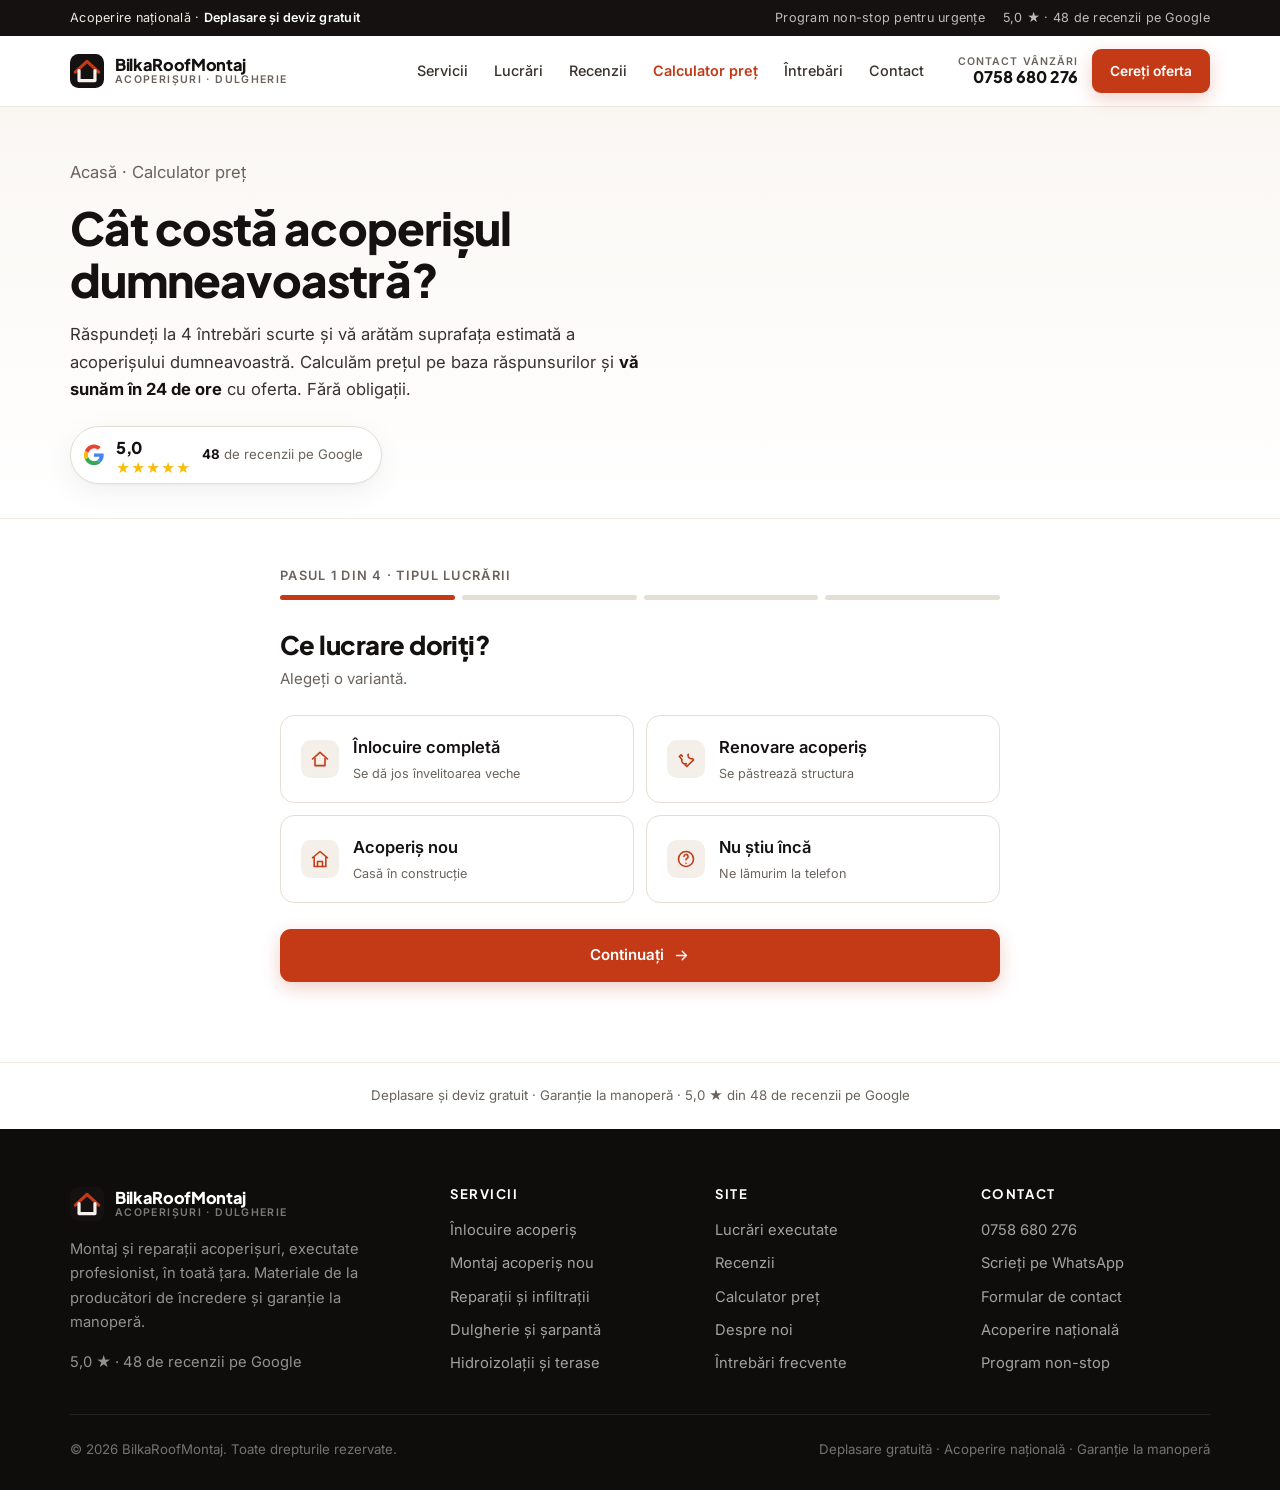
==== commit cfd8703a: "Suprascriere fisiere" ====
--- a/calculator-pret/index.html
+++ b/calculator-pret/index.html
@@ -3,201 +3,199 @@
 <head>
 <meta charset="UTF-8">
 <meta name="viewport" content="width=device-width, initial-scale=1">
-<title>Calculator preț acoperiș — estimare în 1 minut | BilkaRoofMontaj</title>
-<meta name="description" content="Calculați suprafața reală a acoperișului și un interval orientativ de preț pentru manoperă și materiale. Prețul exact vine după măsurătoarea gratuită la fața locului.">
+<title>Calculator preț acoperiș — aflați suprafața acoperișului | BilkaRoofMontaj</title>
+<meta name="description" content="Calculați în 1 minut suprafața acoperișului dumneavoastră și primiți prețul prin telefon în 24 de ore. Deplasare și deviz gratuit, garanție la manoperă.">
 <link rel="canonical" href="https://montaj-acoperis-top.ro/calculator-pret/">
 <meta name="robots" content="index, follow, max-image-preview:large">
-<meta name="theme-color" content="#161E27">
+<meta name="theme-color" content="#ffffff">
 <meta property="og:type" content="website">
 <meta property="og:locale" content="ro_RO">
 <meta property="og:site_name" content="BilkaRoofMontaj">
-<meta property="og:title" content="Calculator preț acoperiș — estimare în 1 minut | BilkaRoofMontaj">
-<meta property="og:description" content="Calculați suprafața reală a acoperișului și un interval orientativ de preț pentru manoperă și materiale. Prețul exact vine după măsurătoarea gratuită la fața locului.">
+<meta property="og:title" content="Calculator preț acoperiș — aflați suprafața acoperișului | BilkaRoofMontaj">
+<meta property="og:description" content="Calculați în 1 minut suprafața acoperișului dumneavoastră și primiți prețul prin telefon în 24 de ore. Deplasare și deviz gratuit, garanție la manoperă.">
 <meta property="og:url" content="https://montaj-acoperis-top.ro/calculator-pret/">
-<meta property="og:image" content="https://montaj-acoperis-top.ro/images/svc-ceramica.jpg">
-<meta name="twitter:card" content="summary_large_image">
+<meta property="og:image" content="https://montaj-acoperis-top.ro/images/hero-1.jpg">
 <link rel="icon" href="/favicon.svg" type="image/svg+xml">
 <link rel="manifest" href="/site.webmanifest">
 <link rel="preconnect" href="https://fonts.googleapis.com">
 <link rel="preconnect" href="https://fonts.gstatic.com" crossorigin>
-<link href="https://fonts.googleapis.com/css2?family=Archivo:wght@600;700;800&family=IBM+Plex+Mono:wght@400;500;600&family=IBM+Plex+Sans:wght@400;500;600&display=swap" rel="stylesheet">
+<link href="https://fonts.googleapis.com/css2?family=Inter:wght@400;500;600;700&family=Plus+Jakarta+Sans:wght@700;800&display=swap" rel="stylesheet">
 <link rel="stylesheet" href="/assets/style.css">
-<script type="application/ld+json">{"@context":"https://schema.org","@type":"RoofingContractor","@id":"https://montaj-acoperis-top.ro/#business","name":"BilkaRoofMontaj","description":"Înlocuire, montaj și reparații acoperișuri, dulgherie, mansardări, hidroizolații și jgheaburi.","telephone":"+40758680276","url":"https://montaj-acoperis-top.ro/","image":"https://montaj-acoperis-top.ro/images/svc-ceramica.jpg","hasMap":"https://maps.app.goo.gl/5yu8v53zWMhieLG68","address":{"@type":"PostalAddress","streetAddress":"Strada Martir Ion Miron 29","addressLocality":"Timișoara","postalCode":"300254","addressRegion":"Timiș","addressCountry":"RO"},"areaServed":[{"@type":"City","name":"Timișoara"},{"@type":"City","name":"Arad"},{"@type":"City","name":"Lugoj"},{"@type":"City","name":"Reșița"},{"@type":"City","name":"Caransebeș"},{"@type":"City","name":"Deva"},{"@type":"City","name":"Hunedoara"},{"@type":"City","name":"Cluj-Napoca"}],"priceRange":"$$","foundingDate":"2016-01-01","openingHoursSpecification":{"@type":"OpeningHoursSpecification","dayOfWeek":["Monday","Tuesday","Wednesday","Thursday","Friday","Saturday","Sunday"],"opens":"07:00","closes":"21:00"},"aggregateRating":{"@type":"AggregateRating","ratingValue":"5.0","reviewCount":"48","bestRating":"5"},"review":[{"@type":"Review","author":{"@type":"Person","name":"Vasile P."},"reviewRating":{"@type":"Rating","ratingValue":"5"},"reviewBody":"Ne-au făcut acoperișul la casă și la magazie. Prețul a rămas cel spus de la început, fără să apară costuri pe parcurs."},{"@type":"Review","author":{"@type":"Person","name":"Ionel M."},"reviewRating":{"@type":"Rating","ratingValue":"5"},"reviewBody":"Au înlocuit tabla veche cu țiglă metalică în trei zile. De atunci e uscat în pod, chiar și după ploile de vară."},{"@type":"Review","author":{"@type":"Person","name":"Gheorghe D."},"reviewRating":{"@type":"Rating","ratingValue":"5"},"reviewBody":"Am pus țiglă nouă pe casa părintească. Oameni de cuvânt, au strâns tot molozul la final."}]}</script>
+
 </head>
 <body>
 <div class="topbar"><div class="wrap">
-  <span>Timișoara · Timiș · Arad · Caraș-Severin · <b>Deplasare și deviz gratuit</b></span>
-  <span class="tb-r"><span>Program 07:00 – 21:00, urgențe non-stop</span>
-  <span><span class="tb-star">★★★★★</span> 48 de recenzii pe Google</span></span>
+  <span>Acoperire națională · <b>Deplasare și deviz gratuit</b></span>
+  <span class="tb-r"><span>Program non-stop pentru urgențe</span><span>5,0 ★ · 48 de recenzii pe Google</span></span>
 </div></div>
 
 <header class="hdr">
   <div class="wrap">
-    <a class="brand" href="/" aria-label="BilkaRoofMontaj — pagina principală"><svg viewBox="0 0 32 32" aria-hidden="true"><rect width="32" height="32" rx="8" fill="#161E27"/><path d="M4.5 17.5 L16 7 L27.5 17.5" stroke="#F0A500" stroke-width="3" stroke-linecap="round" stroke-linejoin="round" fill="none"/><path d="M8.5 16.5 V25 H23.5 V16.5" stroke="#FFFFFF" stroke-width="2.6" stroke-linecap="round" stroke-linejoin="round" fill="none"/></svg>
-      <span class="brand-t"><b>BilkaRoofMontaj</b><span>Acoperișuri · Mansardări</span></span></a>
-    <nav class="nav" aria-label="Navigare principală"><a href="/servicii/">Servicii</a><a href="/lucrari/">Lucrări</a><a href="/recenzii/">Recenzii</a><a href="/calculator-pret/" class="on">Calculator preț</a><a href="/intrebari-frecvente/">Întrebări</a><a href="/despre/">Despre noi</a><a href="/contact/">Contact</a></nav>
+    <a class="brand" href="/"><svg viewBox="0 0 32 32" aria-hidden="true"><rect width="32" height="32" rx="8" fill="#141110"/><path d="M5 17 L16 7 L27 17" stroke="#c43a17" stroke-width="3" stroke-linecap="round" stroke-linejoin="round" fill="none"/><path d="M8.5 15.5 L8.5 25 L23.5 25 L23.5 15.5" stroke="#F6F1EA" stroke-width="3" stroke-linecap="round" stroke-linejoin="round" fill="none"/></svg><span class="brand-t"><b>BilkaRoofMontaj</b><span>Acoperișuri · Dulgherie</span></span></a>
+    <nav class="nav"><a href="/servicii/">Servicii</a><a href="/lucrari/">Lucrări</a><a href="/recenzii/">Recenzii</a><a href="/calculator-pret/" class="on">Calculator preț</a><a href="/intrebari-frecvente/">Întrebări</a><a href="/contact/">Contact</a></nav>
     <div class="hdr-cta">
-      <a class="hdr-tel" href="tel:+40758680276"><span>Sunați-ne</span><b>0758 680 276</b></a>
+      <a class="hdr-tel" href="tel:+40758680276"><span>Contact vânzări</span><b>0758 680 276</b></a>
       <a class="btn btn-p btn-sm" href="/calculator-pret/">Cereți oferta</a>
-      <button class="burger" aria-label="Deschideți meniul" aria-expanded="false"><i></i><i></i><i></i></button>
-    </div>
-  </div>
-  <div class="mnav"><div class="wrap"><a href="/servicii/">Servicii</a><a href="/lucrari/">Lucrări</a><a href="/recenzii/">Recenzii</a><a href="/calculator-pret/">Calculator preț</a><a href="/intrebari-frecvente/">Întrebări</a><a href="/despre/">Despre noi</a><a href="/contact/">Contact</a>
-    <div class="mnav-cta">
-      <a class="btn btn-d" href="tel:+40758680276">Sunați: 0758 680 276</a>
-      <a class="btn btn-p" href="/calculator-pret/">Cereți oferta</a>
-    </div></div></div>
+    </div>
+    <button class="burger" aria-label="Meniu" aria-expanded="false"><span></span></button>
+  </div>
+  <nav class="mnav">
+    <a href="/servicii/">Servicii</a><a href="/lucrari/">Lucrări</a><a href="/recenzii/">Recenzii</a><a href="/calculator-pret/" class="on">Calculator preț</a><a href="/intrebari-frecvente/">Întrebări</a><a href="/contact/">Contact</a>
+    <div class="m-act">
+      <a class="btn btn-d btn-blk" href="tel:+40758680276"><svg viewBox="0 0 24 24" fill="none" stroke="currentColor" stroke-width="1.9" stroke-linecap="round" stroke-linejoin="round" aria-hidden="true"><path d="M22 16.9v3a2 2 0 0 1-2.2 2 19.8 19.8 0 0 1-8.6-3.1 19.5 19.5 0 0 1-6-6A19.8 19.8 0 0 1 2.1 4.2 2 2 0 0 1 4.1 2h3a2 2 0 0 1 2 1.7c.1 1 .4 1.9.7 2.8a2 2 0 0 1-.5 2.1L8.1 9.9a16 16 0 0 0 6 6l1.3-1.2a2 2 0 0 1 2.1-.5c.9.3 1.8.6 2.8.7a2 2 0 0 1 1.7 2z"/></svg> 0758 680 276</a>
+      <a class="btn btn-p btn-blk" href="/calculator-pret/">Cereți oferta</a>
+    </div>
+  </nav>
 </header>
-<section class="phero"><div class="wrap">
-  <div class="crumb"><a href="/">Acasă</a> / Calculator preț</div>
-  <h1>Cât costă acoperișul dumneavoastră</h1><p>Estimați în mai puțin de un minut suprafața reală a acoperișului și intervalul de preț. Este o orientare, nu o ofertă: prețul final îl stabilim după ce venim și măsurăm.</p>
-</div></section>
-
-<section class="sec"><div class="wrap"><div class="calc" id="calc">
-  <div class="calc-f">
-    <div class="field">
-      <div class="range-row"><label for="c-amprenta" style="margin:0">Amprenta casei la sol</label>
-        <b id="c-amprenta-v">120 mp</b></div>
-      <input id="c-amprenta" type="range" min="40" max="400" step="5" value="120">
-      <p class="f-hint">Lungimea înmulțită cu lățimea casei, la nivelul solului. Nu suprafața acoperișului.</p>
-    </div>
-
-    <div class="field"><label>Panta acoperișului</label>
-      <div class="seg" data-key="panta">
-        <button type="button" data-v="mica">Mică</button>
-        <button type="button" data-v="medie" class="on">Medie</button>
-        <button type="button" data-v="mare">Mare</button>
-      </div>
-      <p class="f-hint">Mică: acoperiș aproape plat. Medie: casă obișnuită. Mare: pod înalt sau mansardă.</p>
-    </div>
-
-    <div class="field"><label>Învelitoarea dorită</label>
-      <div class="seg" data-key="material">
-        <button type="button" data-v="metalica" class="on">Țiglă metalică</button>
-        <button type="button" data-v="ceramica">Țiglă ceramică</button>
-        <button type="button" data-v="bituminoasa">Șindrilă</button>
-      </div>
-    </div>
-
-    <div class="field"><label>Tipul lucrării</label>
-      <div class="seg" data-key="tip">
-        <button type="button" data-v="inlocuire" class="on">Înlocuire</button>
-        <button type="button" data-v="nou">Acoperiș nou</button>
-        <button type="button" data-v="renovare">Renovare</button>
-      </div>
-    </div>
-  </div>
-
-  <div class="calc-out">
-    <h3>Estimare orientativă</h3>
-    <p class="calc-note">Pentru datele introduse, un acoperiș de acest tip se încadrează în general în:</p>
-    <div class="calc-res" id="c-tot">—</div>
-    <div class="calc-brk">
-      <div><span>Suprafață acoperiș</span><b id="c-mp">—</b></div>
-      <div><span>Manoperă</span><b id="c-man">—</b></div>
-      <div><span>Materiale</span><b id="c-mat">—</b></div>
-    </div>
-    <p class="calc-note">Materialele le cumpărați direct de la furnizor, la prețul lui. Noi facturăm doar manopera. Intervalul de mai sus include TVA și nu acoperă situații speciale: șarpantă putredă, lucarne multiple, acces dificil.</p>
-    <form class="calc-form" data-mail data-calc novalidate>
-      <div class="field-2">
-        <div class="field"><label for="c-nume">Nume *</label>
-          <input id="c-nume" name="nume" type="text" autocomplete="name" required></div>
-        <div class="field"><label for="c-tel">Telefon *</label>
-          <input id="c-tel" name="telefon" type="tel" autocomplete="tel" required></div>
-      </div>
-      <div class="field"><label for="c-oras">Localitate</label>
-        <input id="c-oras" name="oras" type="text" autocomplete="address-level2"></div>
-      <p class="f-msg" role="status"></p>
-      <button class="btn btn-p btn-w" type="submit">Trimiteți estimarea și cereți prețul exact</button>
+<main>
+<section class="calc-hero">
+  <div class="wrap">
+    <p class="crumb"><a href="/">Acasă</a> · Calculator preț</p>
+    <h1>Cât costă acoperișul dumneavoastră?</h1>
+    <p>Răspundeți la 4 întrebări scurte și vă arătăm suprafața estimată a acoperișului dumneavoastră. Calculăm prețul pe baza răspunsurilor și <b>vă sunăm în 24 de ore</b> cu oferta. Fără obligații.</p>
+    <div style="margin-top:22px"><div class="gbadge"><svg class="g" viewBox="0 0 48 48" aria-hidden="true"><path fill="#4285F4" d="M45.1 24.5c0-1.6-.1-2.8-.4-4H24v7.5h12.1c-.2 2-1.6 5-4.5 7l6.9 5.4c4.1-3.8 6.6-9.4 6.6-15.9z"/><path fill="#34A853" d="M24 46c5.9 0 10.9-2 14.5-5.3l-6.9-5.4c-1.9 1.3-4.4 2.2-7.6 2.2-5.8 0-10.7-3.8-12.5-9.1l-7.1 5.5C7.9 41.1 15.4 46 24 46z"/><path fill="#FBBC05" d="M11.5 28.4c-.5-1.4-.7-2.9-.7-4.4s.3-3 .7-4.4l-7.1-5.5C2.9 17 2 20.4 2 24s.9 7 2.4 9.9z"/><path fill="#EA4335" d="M24 9.5c4.1 0 6.9 1.8 8.5 3.3l6.2-6C34.9 3.3 29.9 1 24 1 15.4 1 7.9 5.9 4.4 14.1l7.1 5.5C13.3 14.3 18.2 9.5 24 9.5z"/></svg>
+  <div><div class="sc">5,0</div><div class="st">★★★★★</div></div>
+  <div class="tx"><b>48</b> de recenzii pe Google</div>
+</div></div>
+  </div>
+</section>
+
+<div class="calcwrap" id="calc">
+  <p class="prog-l">Pasul 1 din 4 · Tipul lucrării</p>
+  <div class="prog"><i class="on"></i><i></i><i></i><i></i></div>
+
+  <!-- STEP 1 -->
+  <div class="stepbox on">
+    <h2>Ce lucrare doriți?</h2>
+    <p class="sh">Alegeți o variantă.</p>
+    <div class="ferr">Vă rugăm să alegeți o variantă pentru a continua.</div>
+    <div class="opts">
+      <button type="button" class="opt" data-k="lucrare" data-v="Înlocuire completă"><span class="oi"><svg viewBox="0 0 24 24" fill="none" stroke="currentColor" stroke-width="1.9" stroke-linecap="round" stroke-linejoin="round" aria-hidden="true"><path d="M3 12L12 4l9 8"/><path d="M6 11v9h12v-9"/></svg></span><span>Înlocuire completă<small>Se dă jos învelitoarea veche</small></span></button>
+      <button type="button" class="opt" data-k="lucrare" data-v="Renovare acoperiș"><span class="oi"><svg viewBox="0 0 24 24" fill="none" stroke="currentColor" stroke-width="1.9" stroke-linecap="round" stroke-linejoin="round" aria-hidden="true"><path d="M14.7 6.3a4 4 0 0 0 5 5.2L21 13l-8 8-2-2 1.4-1.4a4 4 0 0 1-5.2-5L4 9l2-2 1.5 1.5"/></svg></span><span>Renovare acoperiș<small>Se păstrează structura</small></span></button>
+      <button type="button" class="opt" data-k="lucrare" data-v="Acoperiș nou"><span class="oi"><svg viewBox="0 0 24 24" fill="none" stroke="currentColor" stroke-width="1.9" stroke-linecap="round" stroke-linejoin="round" aria-hidden="true"><path d="M3 10.5L12 3l9 7.5"/><path d="M5 9.5V21h14V9.5"/><path d="M9 21v-6h6v6"/></svg></span><span>Acoperiș nou<small>Casă în construcție</small></span></button>
+      <button type="button" class="opt" data-k="lucrare" data-v="Nu știu încă"><span class="oi"><svg viewBox="0 0 24 24" fill="none" stroke="currentColor" stroke-width="1.9" stroke-linecap="round" stroke-linejoin="round" aria-hidden="true"><circle cx="12" cy="12" r="9"/><path d="M9.5 9a2.5 2.5 0 1 1 3.5 2.3c-.6.3-1 .9-1 1.7"/><path d="M12 17h.01"/></svg></span><span>Nu știu încă<small>Ne lămurim la telefon</small></span></button>
+    </div>
+    <div class="navrow"><button type="button" class="btn btn-p" data-next>Continuați <svg viewBox="0 0 24 24" fill="none" stroke="currentColor" stroke-width="1.9" stroke-linecap="round" stroke-linejoin="round" aria-hidden="true"><path d="M5 12h14M13 6l6 6-6 6"/></svg></button></div>
+  </div>
+
+  <!-- STEP 2 -->
+  <div class="stepbox">
+    <h2>Ce formă are acoperișul?</h2>
+    <p class="sh">Alegeți varianta cea mai apropiată.</p>
+    <div class="ferr">Vă rugăm să alegeți o variantă pentru a continua.</div>
+    <div class="opts">
+      <button type="button" class="opt" data-k="forma" data-v="In doua ape"><span class="oi"><svg viewBox="0 0 24 24" fill="none" stroke="currentColor" stroke-width="1.9" stroke-linecap="round" stroke-linejoin="round" aria-hidden="true"><path d="M2 14L12 4l10 10"/><path d="M5 14v6h14v-6"/></svg></span><span>În două ape<small>Cea mai întâlnită formă</small></span></button>
+      <button type="button" class="opt" data-k="forma" data-v="In patru ape"><span class="oi"><svg viewBox="0 0 24 24" fill="none" stroke="currentColor" stroke-width="1.9" stroke-linecap="round" stroke-linejoin="round" aria-hidden="true"><path d="M2 13l10-8 10 8"/><path d="M7 13l5-5 5 5"/><path d="M4 13v7h16v-7"/></svg></span><span>În patru ape<small>Pante pe toate laturile</small></span></button>
+      <button type="button" class="opt" data-k="forma" data-v="Sarpanta complexa"><span class="oi"><svg viewBox="0 0 24 24" fill="none" stroke="currentColor" stroke-width="1.9" stroke-linecap="round" stroke-linejoin="round" aria-hidden="true"><path d="M2 12l5-5 5 5"/><path d="M12 12l5-5 5 5"/><path d="M4 12v8h16v-8"/></svg></span><span>Șarpantă complexă<small>Lucarne, dolii, forme multiple</small></span></button>
+      <button type="button" class="opt" data-k="forma" data-v="Acoperis plat"><span class="oi"><svg viewBox="0 0 24 24" fill="none" stroke="currentColor" stroke-width="1.9" stroke-linecap="round" stroke-linejoin="round" aria-hidden="true"><path d="M3 9h18"/><path d="M5 9v11h14V9"/><path d="M3 9l9-4 9 4"/></svg></span><span>Acoperiș plat<small>Terasă sau pantă minimă</small></span></button>
+    </div>
+    <div class="navrow"><button type="button" class="btn btn-o" data-back>Înapoi</button><button type="button" class="btn btn-p" data-next>Continuați <svg viewBox="0 0 24 24" fill="none" stroke="currentColor" stroke-width="1.9" stroke-linecap="round" stroke-linejoin="round" aria-hidden="true"><path d="M5 12h14M13 6l6 6-6 6"/></svg></button></div>
+  </div>
+
+  <!-- STEP 3 -->
+  <div class="stepbox">
+    <h2>Dimensiunile clădirii și învelitoarea actuală</h2>
+    <p class="sh">Este suficientă dimensiunea aproximativă, în metri.</p>
+    <div class="ferr">Vă rugăm să completați ambele dimensiuni și să alegeți învelitoarea actuală.</div>
+    <div class="f2" style="margin-bottom:18px">
+      <div class="field"><label for="lng">Lungimea clădirii (m)</label><input id="lng" name="lungime" type="number" inputmode="decimal" min="1" step="0.5" placeholder="ex. 12"></div>
+      <div class="field"><label for="lat">Lățimea clădirii (m)</label><input id="lat" name="latime" type="number" inputmode="decimal" min="1" step="0.5" placeholder="ex. 9"></div>
+    </div>
+    <p class="prog-l" style="margin-bottom:11px">Învelitoarea actuală</p>
+    <div class="opts">
+      <button type="button" class="opt" data-k="invelitoare" data-v="Țiglă ceramică"><span class="oi"><svg viewBox="0 0 24 24" fill="none" stroke="currentColor" stroke-width="1.9" stroke-linecap="round" stroke-linejoin="round" aria-hidden="true"><path d="M12 2l9 5-9 5-9-5z"/><path d="M3 12l9 5 9-5"/><path d="M3 17l9 5 9-5"/></svg></span><span>Țiglă ceramică</span></button>
+      <button type="button" class="opt" data-k="invelitoare" data-v="Țiglă metalică"><span class="oi"><svg viewBox="0 0 24 24" fill="none" stroke="currentColor" stroke-width="1.9" stroke-linecap="round" stroke-linejoin="round" aria-hidden="true"><path d="M12 2l9 5-9 5-9-5z"/><path d="M3 12l9 5 9-5"/><path d="M3 17l9 5 9-5"/></svg></span><span>Țiglă metalică</span></button>
+      <button type="button" class="opt" data-k="invelitoare" data-v="Azbociment (eternit)"><span class="oi"><svg viewBox="0 0 24 24" fill="none" stroke="currentColor" stroke-width="1.9" stroke-linecap="round" stroke-linejoin="round" aria-hidden="true"><path d="M12 2l9 5-9 5-9-5z"/><path d="M3 12l9 5 9-5"/><path d="M3 17l9 5 9-5"/></svg></span><span>Azbociment (eternit)</span></button>
+      <button type="button" class="opt" data-k="invelitoare" data-v="Tablă"><span class="oi"><svg viewBox="0 0 24 24" fill="none" stroke="currentColor" stroke-width="1.9" stroke-linecap="round" stroke-linejoin="round" aria-hidden="true"><path d="M12 2l9 5-9 5-9-5z"/><path d="M3 12l9 5 9-5"/><path d="M3 17l9 5 9-5"/></svg></span><span>Tablă</span></button>
+      <button type="button" class="opt" data-k="invelitoare" data-v="Șindrilă"><span class="oi"><svg viewBox="0 0 24 24" fill="none" stroke="currentColor" stroke-width="1.9" stroke-linecap="round" stroke-linejoin="round" aria-hidden="true"><path d="M12 2l9 5-9 5-9-5z"/><path d="M3 12l9 5 9-5"/><path d="M3 17l9 5 9-5"/></svg></span><span>Șindrilă</span></button>
+      <button type="button" class="opt" data-k="invelitoare" data-v="Nu este nimic montat"><span class="oi"><svg viewBox="0 0 24 24" fill="none" stroke="currentColor" stroke-width="1.9" stroke-linecap="round" stroke-linejoin="round" aria-hidden="true"><path d="M12 2l9 5-9 5-9-5z"/><path d="M3 12l9 5 9-5"/><path d="M3 17l9 5 9-5"/></svg></span><span>Nu este nimic montat</span></button>
+    </div>
+    <div class="res">
+      <span>Suprafața estimată a acoperișului</span>
+      <b id="mpOut">– m²</b>
+      <p>Valoare orientativă, calculată din dimensiunile introduse. Suprafața exactă rezultă din măsurătoarea gratuită la fața locului.</p>
+    </div>
+    <div class="navrow"><button type="button" class="btn btn-o" data-back>Înapoi</button><button type="button" class="btn btn-p" data-next>Continuați <svg viewBox="0 0 24 24" fill="none" stroke="currentColor" stroke-width="1.9" stroke-linecap="round" stroke-linejoin="round" aria-hidden="true"><path d="M5 12h14M13 6l6 6-6 6"/></svg></button></div>
+  </div>
+
+  <!-- STEP 4 -->
+  <div class="stepbox">
+    <h2>Unde vă trimitem prețul?</h2>
+    <p class="sh">Calculăm prețul pe baza răspunsurilor dumneavoastră și vă sunăm în 24 de ore.</p>
+    <div class="ferr">Vă rugăm să completați numele, telefonul și localitatea.</div>
+    <form id="calcForm" novalidate>
+      <input class="hp" type="text" name="company" tabindex="-1" autocomplete="off" aria-hidden="true">
+      <div class="fgrid">
+        <div class="f2">
+          <div class="field"><label for="cn">Nume <i>*</i></label><input id="cn" name="nume" type="text" autocomplete="name" placeholder="Numele dumneavoastră"></div>
+          <div class="field"><label for="cp">Telefon <i>*</i></label><input id="cp" name="telefon" type="tel" inputmode="tel" autocomplete="tel" placeholder="07xx xxx xxx"></div>
+        </div>
+        <div class="field"><label for="co">Localitate / județ <i>*</i></label><input id="co" name="oras" type="text" placeholder="Unde este lucrarea?"></div>
+      </div>
+      <div class="navrow"><button type="button" class="btn btn-o" data-back>Înapoi</button><button class="btn btn-p" type="submit">Trimiteți solicitarea</button></div>
+      <p class="fnote" style="margin-top:14px">Fără obligații. Sau sunați direct: <a href="tel:+40758680276"><b>0758 680 276</b></a></p>
     </form>
-    <p class="calc-note" style="margin-top:14px">Estimarea de mai sus pleacă pe e-mail la <b style="color:#fff">bilkaroofmasters@gmail.com</b> împreună cu datele dumneavoastră. Preferați altfel? <a href="tel:+40758680276" style="color:#fff;border-bottom:2px solid var(--signal)">0758 680 276</a> sau <a id="c-wa" href="https://wa.me/40758680276?text=Bun%C4%83%20ziua%21%20A%C8%99%20dori%20o%20ofert%C4%83%20pentru%20lucr%C4%83ri%20la%20acoperi%C8%99." target="_blank" rel="noopener" style="color:#fff;border-bottom:2px solid var(--signal)">WhatsApp</a>.</p>
-  </div>
-</div></div></section>
-
-<section class="sec sec-paper"><div class="wrap">
-  <div class="sec-h rv"><span class="eyebrow">De citit</span>
-    <h2>De ce suprafața acoperișului nu e suprafața casei</h2></div>
-  <div class="arg rv">
-    <div class="arg-i"><h3>Panta adaugă între 18 și 50 la sută</h3>
-      <p>Un acoperiș este o suprafață înclinată, deci mai mare decât amprenta pe care o acoperă. La o casă obișnuită diferența este de aproximativ o treime. La un pod înalt poate ajunge la jumătate. De aceea o estimare dată la telefon, pe suprafața casei, iese aproape întotdeauna prea mică.</p></div>
-    <div class="arg-i"><h3>Streșinile nu sunt incluse în amprentă</h3>
-      <p>Acoperișul depășește pereții cu 40 – 80 cm de jur împrejur. La o casă de 10 pe 12 metri, streașina singură adaugă câțiva metri pătrați buni de învelitoare, de folie, de șipcă și de manoperă.</p></div>
-    <div class="arg-i"><h3>Forma contează mai mult decât mărimea</h3>
-      <p>Două acoperișuri de aceeași suprafață pot diferi semnificativ ca preț. Doliile, lucarnele, coșurile și racordurile cer timp, tinichigerie și tăieturi, iar acolo se duce manopera, nu pe suprafețele drepte.</p></div>
-    <div class="arg-i"><h3>De aceea venim și măsurăm</h3>
-      <p>Măsurătoarea la fața locului durează sub o oră și este gratuită, indiferent dacă lucrați cu noi sau nu. După ea primiți un deviz pe etape, cu preț final, pe care îl puteți compara cu orice altă ofertă.</p></div>
-  </div>
-</div></section>
-
-<section class="sec sec-paper"><div class="wrap"><div class="cta">
-  <div>
-    <span class="eyebrow">Următorul pas</span>
-    <h2>Cereți oferta pentru acoperișul dumneavoastră</h2>
-    <p style="font-size:1.05rem;margin-top:16px">Vă sunăm, venim și măsurăm gratuit, apoi primiți un deviz pe etape, cu preț final și garanție scrisă la manoperă. Fără obligații.</p>
-    <div class="hero-act" style="margin-top:26px">
-      <a class="btn btn-d" href="tel:+40758680276">Sunați: 0758 680 276</a>
-      <a class="btn btn-o" href="https://wa.me/40758680276?text=Bun%C4%83%20ziua%21%20A%C8%99%20dori%20o%20ofert%C4%83%20pentru%20lucr%C4%83ri%20la%20acoperi%C8%99." target="_blank" rel="noopener">Scrieți pe WhatsApp</a>
-    </div>
-  </div>
-  <div class="cta-f">
-  <h3>Solicitare rapidă</h3><p>Lăsați numele și telefonul. Vă contactăm noi.</p>
-  <form data-mail novalidate>
-    <div class="field-2">
-      <div class="field"><label for="nuc">Nume *</label>
-        <input id="nuc" name="nume" type="text" autocomplete="name" required></div>
-      <div class="field"><label for="tec">Telefon *</label>
-        <input id="tec" name="telefon" type="tel" autocomplete="tel" required></div>
-    </div>
-    <div class="field"><label for="orc">Localitate</label>
-      <input id="orc" name="oras" type="text" autocomplete="address-level2"></div>
-    
-    <p class="f-msg" role="status"></p>
-    <button class="btn btn-p btn-w" type="submit">Trimiteți solicitarea</button>
-    <p class="f-hint">Solicitarea ajunge pe e-mail la <b>bilkaroofmasters@gmail.com</b>. Preferați direct? <a href="tel:+40758680276" style="border-bottom:2px solid var(--signal)">Sunați</a> sau <a href="https://wa.me/40758680276?text=Bun%C4%83%20ziua%21%20A%C8%99%20dori%20o%20ofert%C4%83%20pentru%20lucr%C4%83ri%20la%20acoperi%C8%99." target="_blank" rel="noopener" style="border-bottom:2px solid var(--signal)">scrieți pe WhatsApp</a>.</p>
-  </form>
+  </div>
+
+  <div class="calc-done" id="calcDone">
+    <h2>Solicitarea a fost pregătită</h2>
+    <p id="doneSum" style="font-weight:600"></p>
+    <p>S-a deschis WhatsApp cu toate datele completate. Apăsați trimite și vă sunăm în cel mai scurt timp cu prețul pentru lucrarea dumneavoastră.</p>
+    <a class="btn btn-p" href="tel:+40758680276"><svg viewBox="0 0 24 24" fill="none" stroke="currentColor" stroke-width="1.9" stroke-linecap="round" stroke-linejoin="round" aria-hidden="true"><path d="M22 16.9v3a2 2 0 0 1-2.2 2 19.8 19.8 0 0 1-8.6-3.1 19.5 19.5 0 0 1-6-6A19.8 19.8 0 0 1 2.1 4.2 2 2 0 0 1 4.1 2h3a2 2 0 0 1 2 1.7c.1 1 .4 1.9.7 2.8a2 2 0 0 1-.5 2.1L8.1 9.9a16 16 0 0 0 6 6l1.3-1.2a2 2 0 0 1 2.1-.5c.9.3 1.8.6 2.8.7a2 2 0 0 1 1.7 2z"/></svg> Sau sunați acum · 0758 680 276</a>
+  </div>
 </div>
-</div></div></section>
-
-<footer class="ftr">
+
+<div class="miniftr"><div class="wrap">Deplasare și deviz gratuit · Garanție la manoperă · 5,0 ★ din 48 de recenzii pe Google</div></div>
+</main><nav class="bar" aria-label="Acțiuni rapide">
+  <a class="b1" href="tel:+40758680276"><svg viewBox="0 0 24 24" fill="none" stroke="currentColor" stroke-width="1.9" stroke-linecap="round" stroke-linejoin="round" aria-hidden="true"><path d="M22 16.9v3a2 2 0 0 1-2.2 2 19.8 19.8 0 0 1-8.6-3.1 19.5 19.5 0 0 1-6-6A19.8 19.8 0 0 1 2.1 4.2 2 2 0 0 1 4.1 2h3a2 2 0 0 1 2 1.7c.1 1 .4 1.9.7 2.8a2 2 0 0 1-.5 2.1L8.1 9.9a16 16 0 0 0 6 6l1.3-1.2a2 2 0 0 1 2.1-.5c.9.3 1.8.6 2.8.7a2 2 0 0 1 1.7 2z"/></svg><span>Sunați</span></a>
+  <a class="b2" href="https://wa.me/40758680276?text=Bun%C4%83%20ziua%21%20A%C8%99%20dori%20o%20ofert%C4%83%20pentru%20lucr%C4%83ri%20la%20acoperi%C8%99." target="_blank" rel="noopener"><svg viewBox="0 0 24 24" fill="none" stroke="currentColor" stroke-width="1.9" stroke-linecap="round" stroke-linejoin="round" aria-hidden="true"><path d="M20.5 3.5A11 11 0 0 0 3.2 17L2 22l5.2-1.2A11 11 0 1 0 20.5 3.5zM12 20a8 8 0 0 1-4-1.1l-.3-.2-3 .7.7-2.9-.2-.3A8 8 0 1 1 12 20z"/><path d="M16.4 14.3c-.2-.1-1.4-.7-1.6-.8s-.4-.1-.5.1l-.7.9c-.1.2-.3.2-.5.1a6.5 6.5 0 0 1-3.2-2.8c-.1-.2 0-.4.1-.5l.4-.5.2-.4v-.4l-.7-1.6c-.2-.4-.4-.4-.5-.4h-.5a1 1 0 0 0-.7.3 3 3 0 0 0-.9 2.2 5.2 5.2 0 0 0 1.1 2.7 11.8 11.8 0 0 0 4.5 4 5 5 0 0 0 2.3.5 2.7 2.7 0 0 0 1.8-1.3 2.2 2.2 0 0 0 .2-1.3z"/></svg><span>WhatsApp</span></a>
+  <a class="b3" href="/calculator-pret/"><svg viewBox="0 0 24 24" fill="none" stroke="currentColor" stroke-width="1.9" stroke-linecap="round" stroke-linejoin="round" aria-hidden="true"><rect x="4" y="2" width="16" height="20" rx="2"/><path d="M8 6h8M8 10h2M12 10h2M16 10h.01M8 14h2M12 14h2M16 14h.01M8 18h6"/></svg><span>Ofertă</span></a>
+</nav><footer class="ftr">
   <div class="wrap">
     <div class="ftr-g">
-      <div class="ftr-brand">
-        <a class="brand" href="/"><svg viewBox="0 0 32 32" aria-hidden="true"><rect width="32" height="32" rx="8" fill="#161E27"/><path d="M4.5 17.5 L16 7 L27.5 17.5" stroke="#F0A500" stroke-width="3" stroke-linecap="round" stroke-linejoin="round" fill="none"/><path d="M8.5 16.5 V25 H23.5 V16.5" stroke="#FFFFFF" stroke-width="2.6" stroke-linecap="round" stroke-linejoin="round" fill="none"/></svg><span class="brand-t"><b>BilkaRoofMontaj</b><span>Acoperișuri · Mansardări</span></span></a>
-        <p>Echipă proprie de acoperișuri cu baza în Timișoara. Executăm manopera, nu vindem materiale.</p>
-        <a class="ftr-tel" href="tel:+40758680276">0758 680 276</a>
-      </div>
-      <div><h4>Servicii</h4><ul><li><a href="/servicii/#inlocuire">Înlocuire acoperiș</a></li><li><a href="/servicii/#montaj-nou">Montaj acoperiș nou</a></li><li><a href="/servicii/#reparatii">Reparații și infiltrații</a></li><li><a href="/servicii/#dulgherie">Dulgherie și șarpantă</a></li><li><a href="/servicii/#mansardari">Mansardări</a></li><li><a href="/servicii/#hidroizolatii">Hidroizolații și terase</a></li></ul></div>
-      <div><h4>Firma</h4><ul>
-        <li><a href="/despre/">Despre noi</a></li>
-        <li><a href="/lucrari/">Lucrări executate</a></li>
-        <li><a href="/recenzii/">Recenzii</a></li>
-        <li><a href="/calculator-pret/">Calculator preț</a></li>
-        <li><a href="/intrebari-frecvente/">Întrebări frecvente</a></li>
-        <li><a href="/contact/">Contact</a></li>
-      </ul></div>
-      <div><h4>Contact</h4><ul>
-        <li><a href="tel:+40758680276">0758 680 276</a></li>
-        <li><a href="https://wa.me/40758680276?text=Bun%C4%83%20ziua%21%20A%C8%99%20dori%20o%20ofert%C4%83%20pentru%20lucr%C4%83ri%20la%20acoperi%C8%99." target="_blank" rel="noopener">Scrieți pe WhatsApp</a></li>
-        <li><a href="mailto:bilkaroofmasters@gmail.com">bilkaroofmasters@gmail.com</a></li>
-        <li><a href="https://maps.app.goo.gl/5yu8v53zWMhieLG68" target="_blank" rel="noopener">Strada Martir Ion Miron 29<br>Timișoara 300254</a></li>
-        <li>Luni – duminică, 07:00 – 21:00</li>
-        <li><a href="https://anpc.ro/" target="_blank" rel="noopener nofollow">ANPC</a> · <a href="https://ec.europa.eu/consumers/odr/" target="_blank" rel="noopener nofollow">SOL</a></li>
-      </ul></div>
-    </div>
-    <div class="ftr-bot">
-      <span>© <span data-year></span> BilkaRoofMontaj. Toate drepturile rezervate.</span>
-      <span><span style="color:var(--signal)">★★★★★</span> 48 de recenzii pe Google</span>
+      <div>
+        <a class="brand" href="/"><svg viewBox="0 0 32 32" aria-hidden="true"><rect width="32" height="32" rx="8" fill="#141110"/><path d="M5 17 L16 7 L27 17" stroke="#c43a17" stroke-width="3" stroke-linecap="round" stroke-linejoin="round" fill="none"/><path d="M8.5 15.5 L8.5 25 L23.5 25 L23.5 15.5" stroke="#F6F1EA" stroke-width="3" stroke-linecap="round" stroke-linejoin="round" fill="none"/></svg><span class="brand-t"><b>BilkaRoofMontaj</b><span>Acoperișuri · Dulgherie</span></span></a>
+        <p class="fdesc">Montaj și reparații acoperișuri, executate profesionist, în toată țara. Materiale de la producători de încredere și garanție la manoperă.</p>
+        <p class="fdesc">5,0 ★ · 48 de recenzii pe Google</p>
+      </div>
+      <div>
+        <h4>Servicii</h4>
+        <ul>
+          <li><a href="/servicii/">Înlocuire acoperiș</a></li>
+          <li><a href="/servicii/">Montaj acoperiș nou</a></li>
+          <li><a href="/servicii/">Reparații și infiltrații</a></li>
+          <li><a href="/servicii/">Dulgherie și șarpantă</a></li>
+          <li><a href="/servicii/">Hidroizolații și terase</a></li>
+        </ul>
+      </div>
+      <div>
+        <h4>Site</h4>
+        <ul>
+          <li><a href="/lucrari/">Lucrări executate</a></li>
+          <li><a href="/recenzii/">Recenzii</a></li>
+          <li><a href="/calculator-pret/">Calculator preț</a></li>
+          <li><a href="/despre/">Despre noi</a></li>
+          <li><a href="/intrebari-frecvente/">Întrebări frecvente</a></li>
+        </ul>
+      </div>
+      <div>
+        <h4>Contact</h4>
+        <ul>
+          <li><a href="tel:+40758680276">0758 680 276</a></li>
+          <li><a href="https://wa.me/40758680276?text=Bun%C4%83%20ziua%21%20A%C8%99%20dori%20o%20ofert%C4%83%20pentru%20lucr%C4%83ri%20la%20acoperi%C8%99." target="_blank" rel="noopener">Scrieți pe WhatsApp</a></li>
+          <li><a href="/contact/">Formular de contact</a></li>
+          <li>Acoperire națională</li>
+          <li>Program non-stop</li>
+        </ul>
+      </div>
+    </div>
+    <div class="ftr-b">
+      <span>© <span data-yr></span> BilkaRoofMontaj. Toate drepturile rezervate.</span>
+      <span>Deplasare gratuită · Acoperire națională · Garanție la manoperă</span>
     </div>
   </div>
 </footer>
-
-<div class="mbar">
-  <a class="m-call" href="tel:+40758680276">Sunați acum</a>
-  <a class="m-wa" href="https://wa.me/40758680276?text=Bun%C4%83%20ziua%21%20A%C8%99%20dori%20o%20ofert%C4%83%20pentru%20lucr%C4%83ri%20la%20acoperi%C8%99." target="_blank" rel="noopener">WhatsApp</a>
-</div>
-<a class="wa-f" href="https://wa.me/40758680276?text=Bun%C4%83%20ziua%21%20A%C8%99%20dori%20o%20ofert%C4%83%20pentru%20lucr%C4%83ri%20la%20acoperi%C8%99." target="_blank" rel="noopener" aria-label="Scrieți-ne pe WhatsApp">
-<svg viewBox="0 0 448 512" aria-hidden="true"><path d="M380.9 97.1C339 55.1 283.2 32 223.9 32c-122.4 0-222 99.6-222 222 0 39.1 10.2 77.3 29.6 111L0 480l117.7-30.9c32.4 17.7 68.9 27 106.1 27h.1c122.3 0 224.1-99.6 224.1-222 0-59.3-25.2-115-67.1-157zm-157 341.6c-33.2 0-65.7-8.9-94-25.7l-6.7-4-69.8 18.3L72 359.2l-4.4-7c-18.5-29.4-28.2-63.3-28.2-98.2 0-101.7 82.8-184.5 184.6-184.5 49.3 0 95.6 19.2 130.4 54.1 34.8 34.9 56.2 81.2 56.1 130.5 0 101.8-84.9 184.6-186.6 184.6zm101.2-138.2c-5.5-2.8-32.8-16.2-37.9-18-5.1-1.9-8.8-2.8-12.5 2.8-3.7 5.6-14.3 18-17.6 21.8-3.2 3.7-6.5 4.2-12 1.4-32.6-16.3-54-29.1-75.5-66-5.7-9.8 5.7-9.1 16.3-30.3 1.8-3.7.9-6.9-.5-9.7-1.4-2.8-12.5-30.1-17.1-41.2-4.5-10.8-9.1-9.3-12.5-9.5-3.2-.2-6.9-.2-10.6-.2-3.7 0-9.7 1.4-14.8 6.9-5.1 5.6-19.4 19-19.4 46.3 0 27.3 19.9 53.7 22.6 57.4 2.8 3.7 39.1 59.7 94.8 83.8 35.2 15.2 49 16.5 66.6 13.9 10.7-1.6 32.8-13.4 37.4-26.4 4.6-13 4.6-24.1 3.2-26.4-1.3-2.5-5-3.9-10.5-6.6z"/></svg></a>
-
+<div class="lb" id="lb"><button class="lb-x" aria-label="Închide">×</button><img src="" alt=""></div>
 <script src="/assets/script.js" defer></script>
 </body>
 </html>
--- a/assets/style.css
+++ b/assets/style.css
@@ -1,388 +1,377 @@
-/* ============================================================
-   Acoperișuri — montaj-acoperis-top.ro
-   Identitate: ardezie + zinc + galben de șantier
-   Display: Archivo · Text: IBM Plex Sans · Date: IBM Plex Mono
-   ============================================================ */
-
+/* BilkaRoofMontaj — montaj-acoperis-top.ro */
 :root{
-  --slate:#161E27;
-  --slate-2:#22303F;
-  --zinc:#5C6874;
-  --zinc-2:#8A97A6;
-  --line:#DDE3E9;
-  --line-2:#EDF0F3;
-  --bg:#FFFFFF;
-  --paper:#F2F4F6;
-  --paper-2:#E8ECF0;
-  --signal:#F0A500;
-  --signal-soft:#FFF6E2;
-  --ok:#1B7A4B;
-
-  --ff:"IBM Plex Sans",-apple-system,BlinkMacSystemFont,"Segoe UI",Roboto,sans-serif;
-  --fd:"Archivo","IBM Plex Sans",sans-serif;
-  --fm:"IBM Plex Mono",ui-monospace,SFMono-Regular,Menlo,monospace;
-
-  --r:10px;
-  --r-lg:18px;
-  --sh:0 1px 2px rgba(22,30,39,.05), 0 10px 30px rgba(22,30,39,.07);
-  --sh-lg:0 2px 8px rgba(22,30,39,.06), 0 28px 64px rgba(22,30,39,.14);
+  --ink:#141110;
+  --ink-2:#39322e;
+  --muted:#6b625c;
+  --line:#e5ded5;
+  --line-2:#f0eae2;
+  --bg:#ffffff;
+  --soft:#faf7f3;
+  --soft-2:#f4efe8;
+  --brand:#c43a17;
+  --brand-d:#a02d0f;
+  --brand-soft:#fdf1ec;
+  --green:#1f7a4d;
+  --star:#fbbc04;
+  --r:14px;
+  --r-lg:22px;
+  --shadow:0 1px 2px rgba(20,17,16,.04),0 8px 30px rgba(20,17,16,.06);
+  --shadow-lg:0 2px 6px rgba(20,17,16,.05),0 24px 60px rgba(20,17,16,.12);
   --max:1180px;
-  --pad:22px;
-}
-
+  --ff:"Inter",-apple-system,BlinkMacSystemFont,"Segoe UI",Roboto,sans-serif;
+  --fh:"Plus Jakarta Sans","Inter",sans-serif;
+}
 *,*::before,*::after{box-sizing:border-box;margin:0;padding:0}
-html{-webkit-text-size-adjust:100%;scroll-behavior:smooth}
-@media (prefers-reduced-motion:reduce){
-  html{scroll-behavior:auto}
-  *,*::before,*::after{animation-duration:.01ms!important;animation-iteration-count:1!important;transition-duration:.01ms!important}
-}
+html{scroll-behavior:smooth;-webkit-text-size-adjust:100%}
 body{
-  font-family:var(--ff);
-  font-size:16.5px;line-height:1.68;
-  color:var(--slate);background:var(--bg);
-  -webkit-font-smoothing:antialiased;
-  overflow-x:hidden;
+  font-family:var(--ff);color:var(--ink);background:var(--bg);
+  font-size:16.5px;line-height:1.65;-webkit-font-smoothing:antialiased;
+  overflow-x:hidden;padding-bottom:0;
 }
 img{max-width:100%;display:block}
 a{color:inherit;text-decoration:none}
 button,input,select,textarea{font:inherit;color:inherit}
-:focus-visible{outline:3px solid var(--signal);outline-offset:2px;border-radius:4px}
-
-h1,h2,h3,h4{font-family:var(--fd);line-height:1.1;letter-spacing:-.025em;font-weight:700}
-h1{font-size:clamp(2.1rem,5.4vw,3.5rem);font-weight:800;letter-spacing:-.033em}
-h2{font-size:clamp(1.72rem,3.7vw,2.6rem);font-weight:800;letter-spacing:-.03em}
-h3{font-size:1.2rem;letter-spacing:-.017em}
-p{color:var(--zinc)}
-p strong,li strong{color:var(--slate);font-weight:600}
-
-.wrap{width:100%;max-width:var(--max);margin:0 auto;padding:0 var(--pad)}
+h1,h2,h3,h4{font-family:var(--fh);font-weight:800;line-height:1.14;letter-spacing:-.021em}
+h2{font-size:clamp(1.7rem,3.6vw,2.5rem)}
+h3{font-size:1.18rem;font-weight:700;letter-spacing:-.012em}
+p{color:var(--ink-2)}
+.wrap{width:100%;max-width:var(--max);margin:0 auto;padding:0 20px}
 .sr{position:absolute;width:1px;height:1px;overflow:hidden;clip:rect(0 0 0 0);white-space:nowrap}
 
-/* eyebrow: bara înclinată = panta acoperișului */
-.eyebrow{
-  display:inline-flex;align-items:center;gap:11px;
-  font-family:var(--fm);font-size:.72rem;font-weight:500;
-  letter-spacing:.16em;text-transform:uppercase;color:var(--zinc);
-  margin-bottom:16px;
-}
-.eyebrow::before{content:"";width:26px;height:3px;background:var(--signal);transform:skewY(-13deg);flex:none}
-.eyebrow-l{color:var(--zinc-2)}
-
-/* butoane */
-.btn{
-  display:inline-flex;align-items:center;justify-content:center;gap:9px;
-  padding:15px 26px;border-radius:var(--r);border:2px solid transparent;
-  font-family:var(--fd);font-weight:700;font-size:.97rem;letter-spacing:-.008em;
-  cursor:pointer;transition:transform .16s ease,background .16s ease,border-color .16s ease,color .16s ease;
-  text-align:center;
-}
-.btn:active{transform:translateY(1px)}
-.btn-p{background:var(--signal);color:var(--slate)}
-.btn-p:hover{background:#FFB61F}
-.btn-d{background:var(--slate);color:#fff}
-.btn-d:hover{background:var(--slate-2)}
-.btn-o{background:transparent;color:var(--slate);border-color:var(--line)}
-.btn-o:hover{border-color:var(--slate);background:var(--paper)}
-.btn-lo{background:transparent;color:#fff;border-color:rgba(255,255,255,.28)}
-.btn-lo:hover{border-color:#fff;background:rgba(255,255,255,.08)}
-.btn-sm{padding:11px 18px;font-size:.9rem;border-radius:8px}
-.btn-w{width:100%}
-
-/* topbar */
-.topbar{background:var(--slate);color:var(--zinc-2);font-size:.79rem;font-family:var(--fm);letter-spacing:.02em}
-.topbar .wrap{display:flex;justify-content:space-between;align-items:center;gap:16px;min-height:38px;flex-wrap:wrap}
-.topbar b{color:#fff;font-weight:500}
-.tb-r{display:flex;gap:22px;align-items:center}
-.tb-star{color:var(--signal)}
-@media(max-width:860px){.tb-r span:first-child{display:none}}
-@media(max-width:520px){.topbar .wrap>span:first-child{display:none}.topbar .wrap{justify-content:center}}
-
-/* header */
-.hdr{position:sticky;top:0;z-index:60;background:rgba(255,255,255,.94);backdrop-filter:blur(12px);border-bottom:1px solid var(--line)}
-.hdr .wrap{display:flex;align-items:center;gap:24px;min-height:74px}
-.brand{display:flex;align-items:center;gap:11px;flex:none}
-.brand svg{width:38px;height:38px;flex:none}
-.brand-t{display:flex;flex-direction:column;line-height:1.15}
-.brand-t b{font-family:var(--fd);font-weight:800;font-size:1.03rem;letter-spacing:-.028em}
-.brand-t span{font-family:var(--fm);font-size:.63rem;letter-spacing:.15em;text-transform:uppercase;color:var(--zinc-2)}
-.nav{display:flex;gap:3px;margin-left:auto}
-.nav a{padding:9px 13px;border-radius:8px;font-size:.93rem;font-weight:500;color:var(--zinc);transition:color .15s,background .15s;position:relative}
-.nav a:hover{color:var(--slate);background:var(--paper)}
-.nav a.on{color:var(--slate);font-weight:600}
-.nav a.on::after{content:"";position:absolute;left:13px;right:13px;bottom:2px;height:2.5px;background:var(--signal);transform:skewY(-9deg)}
-.hdr-cta{display:flex;align-items:center;gap:14px;flex:none}
-.hdr-tel{display:flex;flex-direction:column;line-height:1.2;text-align:right}
-.hdr-tel span{font-family:var(--fm);font-size:.62rem;letter-spacing:.13em;text-transform:uppercase;color:var(--zinc-2)}
-.hdr-tel b{font-family:var(--fm);font-size:1.02rem;font-weight:600;letter-spacing:-.01em}
-.burger{display:none;width:44px;height:44px;border:1px solid var(--line);border-radius:9px;background:#fff;align-items:center;justify-content:center;flex-direction:column;gap:5px;cursor:pointer}
-.burger i{display:block;width:19px;height:2px;background:var(--slate);border-radius:2px;transition:transform .2s,opacity .2s}
-.burger.on i:nth-child(1){transform:translateY(7px) rotate(45deg)}
-.burger.on i:nth-child(2){opacity:0}
-.burger.on i:nth-child(3){transform:translateY(-7px) rotate(-45deg)}
-@media(max-width:1040px){.nav{display:none}.burger{display:flex}.hdr-tel{display:none}.hdr .wrap{min-height:66px}}
-.mnav{display:none;background:#fff;border-bottom:1px solid var(--line);padding:8px 0 20px}
-.mnav.on{display:block}
-.mnav a{display:block;padding:13px 0;border-bottom:1px solid var(--line-2);font-weight:500;font-size:1.02rem}
-.mnav-cta{display:grid;gap:10px;margin-top:18px}
-.mnav-cta a{display:inline-flex;padding:15px 26px;border-bottom:0}
-
-/* hero */
-.hero{padding:68px 0 0;background:linear-gradient(180deg,#fff 0%,var(--paper) 100%);overflow:hidden}
-.hero-g{display:grid;grid-template-columns:1.06fr .94fr;gap:56px;align-items:center}
-.hero h1{margin:0 0 20px}
-.hero-lead{font-size:1.1rem;max-width:36em;margin-bottom:26px}
-.hero-act{display:flex;gap:12px;flex-wrap:wrap;margin-bottom:22px}
-.hero-tel{font-family:var(--fm);font-size:.88rem;color:var(--zinc)}
-.hero-tel a{color:var(--slate);font-weight:600;border-bottom:2px solid var(--signal)}
-.hero-ph{position:relative}
-.hero-ph img{width:100%;height:clamp(340px,44vw,510px);object-fit:cover;border-radius:var(--r-lg);clip-path:polygon(0 6.5%,100% 0,100% 100%,0 100%)}
-.hero-badge{position:absolute;left:-14px;bottom:24px;background:#fff;border-radius:var(--r);box-shadow:var(--sh-lg);padding:12px 18px;display:flex;align-items:center;gap:11px}
-.hb-t{font-size:.81rem;line-height:1.4;color:var(--zinc);display:flex;flex-direction:column}
-.hero-badge .stars{font-size:1rem;letter-spacing:.11em}
-.hb-t b{display:block;color:var(--slate);font-weight:600}
-.stars{color:var(--signal);letter-spacing:.09em;font-size:.85rem}
-@media(max-width:900px){
-  .hero{padding-top:44px}
-  .hero-g{grid-template-columns:1fr;gap:34px}
-  .hero-ph img{height:300px;clip-path:polygon(0 5%,100% 0,100% 100%,0 100%)}
-  .hero-badge{left:14px;bottom:16px}
-}
-
-/* bara de cifre */
-.spec{border-top:1px solid var(--line);margin-top:56px;background:var(--paper)}
-.spec-g{display:grid;grid-template-columns:repeat(4,1fr)}
-.spec-i{padding:26px 22px;border-right:1px solid var(--line)}
-.spec-i:last-child{border-right:0}
-.spec-n{font-family:var(--fd);font-size:1.95rem;font-weight:800;letter-spacing:-.045em;line-height:1;margin-bottom:6px}
-.spec-n em{font-style:normal;color:var(--signal)}
-.spec-l{font-family:var(--fm);font-size:.7rem;letter-spacing:.11em;text-transform:uppercase;color:var(--zinc)}
+/* ---------- top strip ---------- */
+.topbar{background:var(--ink);color:#efe9e2;font-size:.79rem;letter-spacing:.02em}
+.topbar .wrap{display:flex;gap:16px;align-items:center;justify-content:space-between;min-height:36px;flex-wrap:wrap}
+.topbar b{color:#fff;font-weight:600}
+.topbar .tb-r{display:flex;gap:18px;align-items:center;color:rgba(255,255,255,.72)}
+
+/* ---------- header ---------- */
+.hdr{position:sticky;top:0;z-index:80;background:rgba(255,255,255,.92);backdrop-filter:saturate(160%) blur(12px);border-bottom:1px solid var(--line-2)}
+.hdr.stuck{box-shadow:0 6px 26px rgba(20,17,16,.07)}
+.hdr .wrap{display:flex;align-items:center;gap:22px;min-height:70px}
+.brand{display:flex;align-items:center;gap:11px;flex-shrink:0}
+.brand svg{width:34px;height:34px;flex-shrink:0}
+.brand-t{display:flex;flex-direction:column;line-height:1.1}
+.brand-t b{font-family:var(--fh);font-weight:800;font-size:1.02rem;letter-spacing:-.02em}
+.brand-t span{font-size:.66rem;text-transform:uppercase;letter-spacing:.13em;color:var(--muted);font-weight:600}
+.nav{display:flex;gap:2px;margin-left:auto}
+.nav a{padding:9px 12px;border-radius:9px;font-size:.9rem;font-weight:500;color:var(--ink-2);transition:.18s}
+.nav a:hover{background:var(--soft-2);color:var(--ink)}
+.nav a.on{color:var(--brand);font-weight:600}
+.hdr-cta{display:flex;align-items:center;gap:14px;flex-shrink:0}
+.hdr-tel{display:flex;flex-direction:column;line-height:1.15;text-align:right}
+.hdr-tel span{font-size:.66rem;text-transform:uppercase;letter-spacing:.1em;color:var(--muted);font-weight:600}
+.hdr-tel b{font-family:var(--fh);font-weight:800;font-size:1rem}
+.burger{display:none;width:42px;height:42px;border:1px solid var(--line);border-radius:11px;background:#fff;align-items:center;justify-content:center;cursor:pointer;margin-left:auto}
+.burger span{display:block;width:18px;height:2px;background:var(--ink);position:relative;border-radius:2px;transition:.2s}
+.burger span::before,.burger span::after{content:"";position:absolute;left:0;width:18px;height:2px;background:var(--ink);border-radius:2px;transition:.2s}
+.burger span::before{top:-6px}.burger span::after{top:6px}
+.burger.on span{background:transparent}
+.burger.on span::before{top:0;transform:rotate(45deg)}
+.burger.on span::after{top:0;transform:rotate(-45deg)}
+.mnav{display:none;border-top:1px solid var(--line-2);background:#fff}
+.mnav.open{display:block}
+.mnav a{display:block;padding:13px 20px;border-bottom:1px solid var(--line-2);font-weight:500}
+.mnav a.on{color:var(--brand);font-weight:700}
+.mnav .m-act{padding:16px 20px 20px;display:grid;gap:9px}
+
+/* ---------- buttons ---------- */
+.btn{display:inline-flex;align-items:center;justify-content:center;gap:9px;padding:13px 24px;border-radius:11px;font-weight:600;font-size:.94rem;border:1px solid transparent;cursor:pointer;transition:.2s;text-align:center}
+.btn svg{width:17px;height:17px}
+.btn-p{background:var(--brand);color:#fff;box-shadow:0 6px 18px rgba(196,58,23,.24)}
+.btn-p:hover{background:var(--brand-d);transform:translateY(-1px)}
+.btn-o{background:#fff;border-color:var(--line);color:var(--ink)}
+.btn-o:hover{border-color:var(--ink);background:var(--soft)}
+.btn-d{background:var(--ink);color:#fff}
+.btn-d:hover{background:#2a2422}
+.btn-w{background:#1fa855;color:#fff}
+.btn-w:hover{background:#188544}
+.btn-sm{padding:10px 17px;font-size:.86rem;border-radius:9px}
+.btn-blk{width:100%}
+
+/* ---------- google badge ---------- */
+.gbadge{display:inline-flex;align-items:center;gap:11px;background:#fff;border:1px solid var(--line);border-radius:999px;padding:8px 18px 8px 12px;box-shadow:var(--shadow)}
+.gbadge .g{width:22px;height:22px;flex-shrink:0}
+.gbadge .sc{font-family:var(--fh);font-weight:800;font-size:1.02rem;letter-spacing:-.02em}
+.gbadge .st{color:var(--star);letter-spacing:1px;font-size:.85rem;line-height:1}
+.gbadge .tx{font-size:.83rem;color:var(--muted);white-space:nowrap}
+.gbadge .tx b{color:var(--ink);font-weight:700}
+.gbadge-lg{padding:14px 26px 14px 18px;gap:15px}
+.gbadge-lg .g{width:30px;height:30px}
+.gbadge-lg .sc{font-size:1.5rem}
+.gbadge-lg .tx{font-size:.92rem}
+
+/* ---------- hero ---------- */
+.hero{background:linear-gradient(180deg,var(--soft) 0%,#fff 78%);border-bottom:1px solid var(--line-2);padding:52px 0 60px;position:relative;overflow:hidden}
+.hero::before{content:"";position:absolute;inset:0;background:url("/images/hero-1.jpg") center/cover no-repeat;opacity:.055;filter:grayscale(.55)}
+.hero .wrap{position:relative}
+.hero-grid{display:grid;grid-template-columns:1.08fr .92fr;gap:52px;align-items:start}
+.eyebrow{display:inline-flex;align-items:center;gap:8px;font-size:.78rem;font-weight:600;text-transform:uppercase;letter-spacing:.11em;color:var(--brand);background:var(--brand-soft);border:1px solid rgba(196,58,23,.16);padding:6px 14px;border-radius:999px;margin-bottom:20px}
+.eyebrow svg{width:14px;height:14px;flex-shrink:0}
+.hero h1{font-size:clamp(2.05rem,5vw,3.35rem);margin-bottom:18px}
+.hero h1 em{font-style:normal;color:var(--brand)}
+.hero .lead{font-size:1.06rem;color:var(--ink-2);max-width:56ch;margin-bottom:24px}
+.pills{display:flex;flex-wrap:wrap;gap:9px;margin:22px 0 26px}
+.pill{display:inline-flex;align-items:center;gap:7px;background:#fff;border:1px solid var(--line);border-radius:999px;padding:7px 15px;font-size:.85rem;font-weight:500;color:var(--ink-2)}
+.pill svg{width:15px;height:15px;color:var(--green)}
+.hero-act{display:flex;flex-wrap:wrap;gap:11px;margin-bottom:14px}
+.hero-tel{font-size:.9rem;color:var(--muted)}
+.hero-tel a{font-weight:700;color:var(--ink);border-bottom:2px solid rgba(196,58,23,.3)}
+
+/* ---------- lead form ---------- */
+.formcard{background:#fff;border:1px solid var(--line);border-radius:var(--r-lg);padding:28px;box-shadow:var(--shadow-lg);position:relative}
+.formcard::before{content:"";position:absolute;left:0;right:0;top:0;height:4px;background:var(--brand);border-radius:var(--r-lg) var(--r-lg) 0 0}
+.formcard h2{font-size:1.42rem;margin-bottom:7px}
+.formcard .fsub{font-size:.9rem;color:var(--muted);margin-bottom:20px}
+.fgrid{display:grid;gap:13px}
+.f2{display:grid;grid-template-columns:1fr 1fr;gap:13px}
+.field label{display:block;font-size:.79rem;font-weight:600;color:var(--ink-2);margin-bottom:6px;letter-spacing:.01em}
+.field label i{color:var(--brand);font-style:normal}
+.field input,.field select,.field textarea{width:100%;padding:12px 14px;border:1px solid var(--line);border-radius:10px;background:var(--soft);transition:.18s;font-size:.94rem}
+.field input:focus,.field select:focus,.field textarea:focus{outline:none;border-color:var(--brand);background:#fff;box-shadow:0 0 0 3px rgba(196,58,23,.1)}
+.field select{appearance:none;background-image:url("data:image/svg+xml;charset=utf8,%3Csvg xmlns='http://www.w3.org/2000/svg' viewBox='0 0 24 24' fill='none' stroke='%236b625c' stroke-width='2'%3E%3Cpath d='M6 9l6 6 6-6'/%3E%3C/svg%3E");background-repeat:no-repeat;background-position:right 12px center;background-size:17px;padding-right:38px}
+.fnote{font-size:.76rem;color:var(--muted);line-height:1.5;text-align:center;margin-top:4px}
+.ferr{display:none;background:var(--brand-soft);border:1px solid rgba(196,58,23,.22);color:var(--brand-d);font-size:.84rem;padding:10px 13px;border-radius:9px;margin-bottom:14px}
+.ferr.show{display:block}
+.fok{display:none;background:#eaf7f0;border:1px solid rgba(31,122,77,.22);color:#14603a;font-size:.88rem;padding:13px 15px;border-radius:10px;margin-bottom:14px}
+.fok.show{display:block}
+.hp{position:absolute;left:-9999px;opacity:0}
+
+/* ---------- stats strip ---------- */
+.strip{border-bottom:1px solid var(--line-2);background:#fff;padding:26px 0}
+.strip-in{display:flex;flex-wrap:wrap;align-items:center;justify-content:space-between;gap:20px 32px}
+.stat{display:flex;flex-direction:column;gap:1px}
+.stat b{font-family:var(--fh);font-weight:800;font-size:1.7rem;letter-spacing:-.03em;color:var(--brand)}
+.stat span{font-size:.83rem;color:var(--muted);font-weight:500}
+.strip .pill{background:var(--soft)}
+
+/* ---------- sections ---------- */
+section{padding:74px 0}
+.sec-soft{background:var(--soft)}
+.sec-dark{background:var(--ink);color:#f3ece5}
+.sec-dark p{color:rgba(243,236,229,.74)}
+.kicker{display:inline-block;font-size:.76rem;font-weight:700;text-transform:uppercase;letter-spacing:.15em;color:var(--brand);margin-bottom:12px}
+.sec-head{max-width:62ch;margin-bottom:42px}
+.sec-head p{font-size:1.02rem;margin-top:13px}
+.sec-head.ctr{margin-left:auto;margin-right:auto;text-align:center}
+
+/* ---------- calculator CTA banner ---------- */
+.calcbar{background:linear-gradient(105deg,var(--ink) 0%,#3a2a22 100%);border-radius:var(--r-lg);padding:34px 38px;display:flex;align-items:center;gap:28px;flex-wrap:wrap;color:#fff;position:relative;overflow:hidden}
+.calcbar::after{content:"";position:absolute;right:-40px;top:-40px;width:220px;height:220px;background:radial-gradient(circle,rgba(196,58,23,.42),transparent 68%)}
+.calcbar-ic{width:56px;height:56px;border-radius:15px;background:rgba(255,255,255,.09);display:grid;place-items:center;flex-shrink:0;position:relative}
+.calcbar-ic svg{width:27px;height:27px;color:#fff}
+.calcbar-tx{flex:1;min-width:230px;position:relative}
+.calcbar-tx b{display:block;font-family:var(--fh);font-weight:800;font-size:1.24rem;margin-bottom:4px}
+.calcbar-tx span{font-size:.94rem;color:rgba(255,255,255,.72)}
+.calcbar .btn{position:relative;flex-shrink:0}
+
+/* ---------- cards ---------- */
+.grid{display:grid;gap:20px}
+.g2{grid-template-columns:repeat(2,1fr)}
+.g3{grid-template-columns:repeat(3,1fr)}
+.g4{grid-template-columns:repeat(4,1fr)}
+.card{background:#fff;border:1px solid var(--line);border-radius:var(--r-lg);padding:26px;transition:.22s;position:relative}
+.card:hover{border-color:rgba(196,58,23,.4);box-shadow:var(--shadow);transform:translateY(-2px)}
+.card h3{margin-bottom:9px}
+.card p{font-size:.93rem;color:var(--muted)}
+.card .ci{width:46px;height:46px;border-radius:13px;background:var(--brand-soft);display:grid;place-items:center;margin-bottom:16px}
+.card .ci svg{width:22px;height:22px;color:var(--brand)}
+.tag{position:absolute;top:-11px;left:26px;background:var(--brand);color:#fff;font-size:.7rem;font-weight:700;text-transform:uppercase;letter-spacing:.09em;padding:4px 12px;border-radius:999px}
+.card-feat{border-color:rgba(196,58,23,.35);box-shadow:0 10px 34px rgba(196,58,23,.09)}
+
+/* service cards with image */
+.svc{background:#fff;border:1px solid var(--line);border-radius:var(--r-lg);overflow:hidden;transition:.22s;display:flex;flex-direction:column}
+.svc:hover{box-shadow:var(--shadow-lg);transform:translateY(-3px)}
+.svc-img{aspect-ratio:16/10;overflow:hidden;background:var(--soft-2)}
+.svc-img img{width:100%;height:100%;object-fit:cover;transition:.5s}
+.svc:hover .svc-img img{transform:scale(1.05)}
+.svc-b{padding:22px 24px 26px;flex:1;display:flex;flex-direction:column}
+.svc-b h3{margin-bottom:8px}
+.svc-b p{font-size:.92rem;color:var(--muted);flex:1}
+.svc-b .lk{margin-top:16px;font-size:.87rem;font-weight:600;color:var(--brand);display:inline-flex;align-items:center;gap:6px}
+
+/* ---------- steps ---------- */
+.steps{display:grid;grid-template-columns:repeat(4,1fr);gap:22px;counter-reset:s}
+.step{position:relative;padding-top:22px}
+.step .n{font-family:var(--fh);font-weight:800;font-size:.85rem;color:var(--brand);letter-spacing:.08em;margin-bottom:10px;display:block}
+.step::before{content:"";position:absolute;top:0;left:0;right:0;height:3px;background:var(--line);border-radius:3px}
+.step.hl::before{background:var(--brand)}
+.step h3{margin-bottom:8px}
+.step p{font-size:.92rem;color:var(--muted)}
+
+/* ---------- long-form / accordion ---------- */
+.acc{border-top:1px solid var(--line)}
+.acc-i{border-bottom:1px solid var(--line)}
+.acc-q{width:100%;background:none;border:0;text-align:left;padding:20px 44px 20px 0;font-family:var(--fh);font-weight:700;font-size:1.03rem;letter-spacing:-.01em;cursor:pointer;position:relative;color:var(--ink)}
+.acc-q::after{content:"";position:absolute;right:6px;top:50%;width:11px;height:11px;border-right:2px solid var(--brand);border-bottom:2px solid var(--brand);transform:translateY(-70%) rotate(45deg);transition:.25s}
+.acc-i.open .acc-q::after{transform:translateY(-20%) rotate(-135deg)}
+.acc-a{max-height:0;overflow:hidden;transition:max-height .3s ease}
+.acc-a div{padding:0 0 22px;font-size:.96rem;color:var(--muted);max-width:78ch}
+
+.pts{display:grid;gap:26px}
+.pt{border-left:3px solid var(--line);padding-left:22px}
+.pt h3{margin-bottom:8px}
+.pt p{font-size:.95rem;color:var(--muted)}
+.pt:hover{border-left-color:var(--brand)}
+
+.lst{list-style:none;display:grid;gap:11px}
+.lst li{display:flex;gap:11px;align-items:flex-start;font-size:.95rem;color:var(--ink-2)}
+.lst li svg{width:18px;height:18px;color:var(--brand);flex-shrink:0;margin-top:3px}
+
+/* ---------- works ---------- */
+.works{display:grid;grid-template-columns:repeat(4,1fr);gap:18px}
+.work{border-radius:var(--r-lg);overflow:hidden;position:relative;aspect-ratio:4/5;background:var(--soft-2);cursor:pointer}
+.work img{width:100%;height:100%;object-fit:cover;transition:.55s}
+.work:hover img{transform:scale(1.06)}
+.work-ov{position:absolute;inset:auto 0 0 0;padding:20px;background:linear-gradient(transparent,rgba(15,12,11,.86));color:#fff}
+.work-ov span{font-size:.7rem;font-weight:700;text-transform:uppercase;letter-spacing:.1em;color:#ffb59c}
+.work-ov b{display:block;font-family:var(--fh);font-weight:700;font-size:1rem;margin-top:5px;line-height:1.3}
+
+/* ---------- reviews ---------- */
+.rev-top{display:flex;align-items:center;gap:26px;flex-wrap:wrap;background:#fff;border:1px solid var(--line);border-radius:var(--r-lg);padding:24px 28px;box-shadow:var(--shadow);margin-bottom:34px}
+.rev-score{display:flex;align-items:center;gap:16px}
+.rev-score .g{width:34px;height:34px;flex-shrink:0}
+.rev-score .big{font-family:var(--fh);font-weight:800;font-size:3rem;letter-spacing:-.04em;line-height:1}
+.rev-score .st{color:var(--star);font-size:1.15rem;letter-spacing:2px;line-height:1}
+.rev-score .sub{font-size:.9rem;color:var(--muted);margin-top:3px}
+.rev-score .sub b{color:var(--ink)}
+.rev-bars{flex:1;min-width:210px;display:grid;gap:5px}
+.rb{display:flex;align-items:center;gap:9px;font-size:.75rem;color:var(--muted)}
+.rb .t{width:52px;height:6px;background:var(--line-2);border-radius:9px;overflow:hidden;flex:1}
+.rb .t i{display:block;height:100%;background:var(--star);border-radius:9px}
+
+.revs{display:grid;grid-template-columns:repeat(3,1fr);gap:22px}
+.rev{background:#fff;border:1px solid var(--line);border-radius:var(--r-lg);overflow:hidden;display:flex;flex-direction:column;transition:.22s}
+.rev:hover{box-shadow:var(--shadow-lg);transform:translateY(-3px)}
+.rev-ph{aspect-ratio:4/3;overflow:hidden;background:var(--soft-2);position:relative}
+.rev-ph img{width:100%;height:100%;object-fit:cover}
+.rev-ph .lbl{position:absolute;left:12px;bottom:12px;background:rgba(15,12,11,.72);color:#fff;font-size:.7rem;font-weight:600;padding:4px 11px;border-radius:999px;backdrop-filter:blur(4px)}
+.rev-b{padding:22px 24px 24px;flex:1;display:flex;flex-direction:column}
+.rev-b .st{color:var(--star);letter-spacing:2px;font-size:.9rem;margin-bottom:11px}
+.rev-b p{font-size:.95rem;color:var(--ink-2);flex:1}
+.rev-who{display:flex;align-items:center;gap:12px;margin-top:20px;padding-top:17px;border-top:1px solid var(--line-2)}
+.av{width:40px;height:40px;border-radius:50%;background:var(--brand);color:#fff;display:grid;place-items:center;font-family:var(--fh);font-weight:800;font-size:1.02rem;flex-shrink:0}
+.rev-who b{display:block;font-size:.93rem;font-weight:700}
+.rev-who span{font-size:.8rem;color:var(--muted)}
+.rev-who .gg{margin-left:auto;width:19px;height:19px;opacity:.85}
+
+/* ---------- zone ---------- */
+.zone{display:grid;grid-template-columns:1.1fr .9fr;gap:44px;align-items:center}
+.zbox{display:grid;gap:2px}
+.zrow{display:flex;align-items:center;gap:14px;padding:17px 0;border-bottom:1px solid var(--line)}
+.zrow:last-child{border-bottom:0}
+.zrow .zi{width:40px;height:40px;border-radius:11px;background:var(--brand-soft);display:grid;place-items:center;flex-shrink:0}
+.zrow .zi svg{width:19px;height:19px;color:var(--brand)}
+.zrow .zt span{display:block;font-size:.78rem;text-transform:uppercase;letter-spacing:.09em;color:var(--muted);font-weight:600}
+.zrow .zt b{font-family:var(--fh);font-weight:700;font-size:1.02rem}
+
+/* ---------- final CTA ---------- */
+.cta{background:var(--ink);color:#fff;padding:78px 0}
+.cta-grid{display:grid;grid-template-columns:1.05fr .95fr;gap:50px;align-items:center}
+.cta h2{color:#fff;margin-bottom:15px}
+.cta p{color:rgba(255,255,255,.72);font-size:1.03rem}
+.cta .eyebrow{background:rgba(196,58,23,.16);border-color:rgba(196,58,23,.3);color:#ff9e7d}
+.cta .formcard{background:#fff;color:var(--ink)}
+.cta-tel{margin-top:24px;display:flex;align-items:center;gap:14px;flex-wrap:wrap}
+
+/* ---------- footer ---------- */
+.ftr{background:#0f0d0c;color:rgba(255,255,255,.62);padding:58px 0 30px;font-size:.92rem}
+.ftr-g{display:grid;grid-template-columns:1.5fr 1fr 1fr 1fr;gap:36px;padding-bottom:38px;border-bottom:1px solid rgba(255,255,255,.09)}
+.ftr .brand-t b{color:#fff}
+.ftr .brand-t span{color:rgba(255,255,255,.45)}
+.ftr h4{color:#fff;font-size:.82rem;text-transform:uppercase;letter-spacing:.12em;font-weight:700;margin-bottom:16px}
+.ftr ul{list-style:none;display:grid;gap:9px}
+.ftr a:hover{color:#fff}
+.ftr-b{padding-top:24px;display:flex;justify-content:space-between;gap:16px;flex-wrap:wrap;font-size:.83rem;color:rgba(255,255,255,.42)}
+.ftr .fdesc{margin-top:16px;max-width:40ch;color:rgba(255,255,255,.55);font-size:.92rem}
+
+/* ---------- bottom action bar ---------- */
+.bar{position:fixed;left:0;right:0;bottom:0;z-index:90;background:rgba(255,255,255,.96);backdrop-filter:blur(12px);border-top:1px solid var(--line);padding:9px 10px calc(9px + env(safe-area-inset-bottom));display:none;gap:8px}
+.bar a{flex:1;display:flex;flex-direction:column;align-items:center;justify-content:center;gap:4px;padding:9px 4px;border-radius:12px;font-size:.75rem;font-weight:700;letter-spacing:.01em}
+.bar a svg{width:19px;height:19px}
+.bar .b1{background:var(--ink);color:#fff}
+.bar .b2{background:#1fa855;color:#fff}
+.bar .b3{background:var(--brand);color:#fff}
+
+/* ---------- calculator page ---------- */
+.calc-hero{background:linear-gradient(180deg,var(--soft),#fff);padding:52px 0 34px;border-bottom:1px solid var(--line-2)}
+.calc-hero h1{font-size:clamp(1.9rem,4.4vw,2.85rem);margin-bottom:15px;max-width:20ch}
+.calc-hero p{font-size:1.04rem;max-width:60ch}
+.calc-hero p b{color:var(--ink)}
+.calcwrap{max-width:760px;margin:0 auto;padding:46px 20px 80px}
+.prog{display:flex;gap:7px;margin-bottom:30px}
+.prog i{flex:1;height:5px;border-radius:6px;background:var(--line);transition:.3s}
+.prog i.on{background:var(--brand)}
+.prog-l{font-size:.8rem;color:var(--muted);font-weight:600;text-transform:uppercase;letter-spacing:.1em;margin-bottom:9px}
+.stepbox{display:none;animation:fi .3s ease}
+.stepbox.on{display:block}
+@keyframes fi{from{opacity:0;transform:translateY(9px)}to{opacity:1;transform:none}}
+.stepbox h2{font-size:1.6rem;margin-bottom:7px}
+.stepbox .sh{color:var(--muted);font-size:.94rem;margin-bottom:24px}
+.opts{display:grid;grid-template-columns:1fr 1fr;gap:12px}
+.opt{border:1.5px solid var(--line);border-radius:14px;padding:18px 20px;cursor:pointer;background:#fff;transition:.18s;display:flex;align-items:center;gap:14px;text-align:left;font-weight:600}
+.opt:hover{border-color:var(--brand);background:var(--brand-soft)}
+.opt.sel{border-color:var(--brand);background:var(--brand-soft);box-shadow:0 0 0 3px rgba(196,58,23,.1)}
+.opt .oi{width:38px;height:38px;border-radius:10px;background:var(--soft-2);display:grid;place-items:center;flex-shrink:0}
+.opt.sel .oi{background:#fff}
+.opt .oi svg{width:20px;height:20px;color:var(--brand)}
+.opt small{display:block;font-weight:400;font-size:.79rem;color:var(--muted);margin-top:2px}
+.res{margin-top:24px;background:var(--soft);border:1px dashed var(--line);border-radius:16px;padding:22px 24px;text-align:center}
+.res span{font-size:.83rem;text-transform:uppercase;letter-spacing:.1em;color:var(--muted);font-weight:600}
+.res b{display:block;font-family:var(--fh);font-weight:800;font-size:2.6rem;color:var(--brand);letter-spacing:-.03em;line-height:1.2;margin:5px 0}
+.res p{font-size:.83rem;color:var(--muted);max-width:46ch;margin:0 auto}
+.navrow{display:flex;gap:11px;margin-top:26px}
+.navrow .btn{flex:1}
+.calc-done{display:none;text-align:center;padding:34px 24px;background:#eaf7f0;border:1px solid rgba(31,122,77,.24);border-radius:18px}
+.calc-done.on{display:block}
+.calc-done h2{color:#14603a;margin-bottom:10px}
+.calc-done p{color:#1d6b46;max-width:46ch;margin:0 auto 20px}
+.miniftr{border-top:1px solid var(--line-2);padding:22px 0;font-size:.83rem;color:var(--muted);text-align:center}
+
+/* ---------- page hero (inner) ---------- */
+.phero{background:var(--soft);border-bottom:1px solid var(--line-2);padding:48px 0 44px}
+.phero h1{font-size:clamp(1.85rem,4.2vw,2.85rem);margin-bottom:14px;max-width:22ch}
+.phero p{font-size:1.03rem;max-width:62ch}
+.crumb{font-size:.8rem;color:var(--muted);margin-bottom:16px}
+.crumb a:hover{color:var(--brand)}
+
+/* ---------- lightbox ---------- */
+.lb{position:fixed;inset:0;background:rgba(12,10,9,.93);z-index:200;display:none;align-items:center;justify-content:center;padding:24px}
+.lb.on{display:flex}
+.lb img{max-width:94vw;max-height:88vh;border-radius:10px;object-fit:contain}
+.lb-x{position:absolute;top:18px;right:22px;width:44px;height:44px;border-radius:50%;background:rgba(255,255,255,.12);color:#fff;border:0;font-size:1.5rem;cursor:pointer}
+
+/* ---------- reveal ---------- */
+.rv{opacity:0;transform:translateY(16px)}
+.rv.in{opacity:1;transform:none;transition:opacity .55s ease,transform .55s cubic-bezier(.2,.7,.3,1)}
+
+/* ---------- responsive ---------- */
+@media(max-width:1000px){
+  .hero-grid{grid-template-columns:1fr;gap:36px}
+  .g4,.works,.steps{grid-template-columns:repeat(2,1fr)}
+  .cta-grid,.zone{grid-template-columns:1fr;gap:34px}
+  .ftr-g{grid-template-columns:1fr 1fr;gap:30px}
+  .nav,.hdr-tel{display:none}
+  .burger{display:flex}
+  .hdr-cta .btn{display:none}
+}
 @media(max-width:760px){
-  .spec-g{grid-template-columns:repeat(2,1fr)}
-  .spec-i{border-bottom:1px solid var(--line);padding:20px 16px}
-  .spec-i:nth-child(2n){border-right:0}
-  .spec-n{font-size:1.6rem}
-}
-
-/* secțiuni */
-.sec{padding:82px 0}
-.sec-paper{background:var(--paper)}
-.sec-dark{background:var(--slate);color:#fff}
-.sec-dark p{color:var(--zinc-2)}
-.sec-dark h2{color:#fff}
-.sec-pitch{clip-path:polygon(0 34px,100% 0,100% 100%,0 100%);padding-top:106px;margin-top:-6px}
-@media(max-width:760px){.sec{padding:58px 0}.sec-pitch{clip-path:polygon(0 20px,100% 0,100% 100%,0 100%);padding-top:70px}}
-.sec-h{max-width:64ch;margin-bottom:44px}
-.sec-h p{font-size:1.04rem;margin-top:14px}
-.sec-h-c{margin-left:auto;margin-right:auto;text-align:center}
-.sec-h-c .eyebrow{justify-content:center}
-
-/* servicii */
-.svc{display:grid;grid-template-columns:repeat(3,1fr);gap:16px}
-.svc-c{background:#fff;border:1px solid var(--line);border-radius:var(--r-lg);overflow:hidden;display:flex;flex-direction:column;transition:transform .2s ease,box-shadow .2s ease,border-color .2s ease}
-.svc-c:hover{transform:translateY(-4px);box-shadow:var(--sh-lg);border-color:transparent}
-.svc-ph{position:relative;aspect-ratio:16/9;overflow:hidden;background:var(--paper-2)}
-.svc-ph img{width:100%;height:100%;object-fit:cover;transition:transform .5s ease}
-.svc-c:hover .svc-ph img{transform:scale(1.05)}
-.svc-tag{position:absolute;top:10px;left:10px;background:var(--signal);color:var(--slate);font-family:var(--fm);font-size:.6rem;font-weight:600;letter-spacing:.09em;text-transform:uppercase;padding:4px 8px;border-radius:4px}
-.svc-b{padding:16px 18px 18px;flex:1;display:flex;flex-direction:column}
-.svc-b h3{margin-bottom:7px;font-size:1.03rem}
-.svc-b p{font-size:.89rem;line-height:1.55;flex:1}
-.svc-more{margin-top:12px;font-family:var(--fm);font-size:.71rem;letter-spacing:.1em;text-transform:uppercase;color:var(--slate);display:inline-flex;align-items:center;gap:7px}
-.svc-more::after{content:"→";color:var(--signal);transition:transform .18s}
-.svc-c:hover .svc-more::after{transform:translateX(4px)}
-@media(max-width:980px){.svc{grid-template-columns:repeat(2,1fr)}}
-@media(max-width:620px){.svc{grid-template-columns:1fr;gap:14px}}
-
-/* listă servicii */
-.slist{display:grid;grid-template-columns:repeat(2,1fr);gap:0 40px;margin-top:8px}
-.slist li{list-style:none;padding:13px 0 13px 30px;border-bottom:1px solid var(--line);position:relative;font-size:.97rem}
-.slist li::before{content:"";position:absolute;left:0;top:21px;width:16px;height:2.5px;background:var(--signal);transform:skewY(-15deg)}
-@media(max-width:700px){.slist{grid-template-columns:1fr}}
-
-/* proces */
-.proc{display:grid;grid-template-columns:repeat(4,1fr);gap:0;border-top:2px solid var(--signal)}
-.proc-i{padding:30px 26px 34px;border-right:1px solid rgba(255,255,255,.13)}
-.proc-i:last-child{border-right:0}
-.proc-n{font-family:var(--fm);font-size:.78rem;font-weight:600;letter-spacing:.14em;color:var(--signal);margin-bottom:20px;display:block}
-.proc-i h3{color:#fff;margin-bottom:9px;font-size:1.12rem}
-.proc-i p{font-size:.93rem}
-@media(max-width:900px){.proc{grid-template-columns:repeat(2,1fr)}.proc-i{border-bottom:1px solid rgba(255,255,255,.13)}.proc-i:nth-child(2n){border-right:0}}
-@media(max-width:540px){.proc{grid-template-columns:1fr}.proc-i{border-right:0}}
-
-/* de ce noi */
-.why{display:grid;grid-template-columns:repeat(3,1fr);gap:1px;background:var(--line);border:1px solid var(--line);border-radius:var(--r-lg);overflow:hidden}
-.why-i{background:#fff;padding:30px 26px}
-.why-i h3{margin-bottom:9px;font-size:1.08rem}
-.why-i p{font-size:.93rem}
-.why-k{font-family:var(--fm);font-size:.7rem;letter-spacing:.13em;text-transform:uppercase;color:var(--signal);display:block;margin-bottom:14px}
-@media(max-width:900px){.why{grid-template-columns:repeat(2,1fr)}}
-@media(max-width:560px){.why{grid-template-columns:1fr}}
-
-/* argumente */
-.arg{display:grid;grid-template-columns:repeat(2,1fr);gap:34px 46px}
-.arg-i{border-top:2px solid var(--slate);padding-top:20px}
-.arg-i h3{margin-bottom:10px;font-size:1.13rem}
-.arg-i p{font-size:.96rem}
-@media(max-width:800px){.arg{grid-template-columns:1fr;gap:28px}}
-
-/* lucrări */
-.work{display:grid;grid-template-columns:repeat(3,1fr);gap:16px}
-.work-c{position:relative;border-radius:var(--r-lg);overflow:hidden;aspect-ratio:3/2;background:var(--paper-2)}
-.work-c img{width:100%;height:100%;object-fit:cover;transition:transform .55s ease}
-.work-c:hover img{transform:scale(1.06)}
-.work-o{position:absolute;inset:auto 0 0 0;padding:44px 20px 20px;color:#fff;background:linear-gradient(180deg,rgba(22,30,39,0) 0%,rgba(22,30,39,.86) 68%)}
-.work-o span{font-family:var(--fm);font-size:.67rem;letter-spacing:.13em;text-transform:uppercase;color:var(--signal);display:block;margin-bottom:5px}
-.work-o h3{font-size:1.02rem;color:#fff;letter-spacing:-.015em}
-@media(max-width:980px){.work{grid-template-columns:repeat(2,1fr)}}
-@media(max-width:560px){.work{grid-template-columns:1fr}}
-
-/* recenzii */
-.rev-line{display:flex;align-items:center;justify-content:center;gap:12px;margin-bottom:30px;flex-wrap:wrap}
-.rev-line .stars{font-size:1.35rem;letter-spacing:.12em}
-.rev-line b{font-family:var(--fm);font-size:1.02rem;font-weight:600;letter-spacing:-.01em}
-.rev-g{display:grid;grid-template-columns:repeat(3,1fr);gap:20px}
-.rev-c{background:#fff;border:1px solid var(--line);border-radius:var(--r-lg);padding:26px 24px;display:flex;flex-direction:column}
-.rev-c .stars{margin-bottom:13px}
-.rev-c p{color:var(--slate);font-size:.97rem;flex:1}
-.rev-who{display:flex;align-items:center;gap:12px;margin-top:20px;padding-top:18px;border-top:1px solid var(--line-2)}
-.rev-av{width:40px;height:40px;border-radius:50%;background:var(--slate);color:#fff;display:flex;align-items:center;justify-content:center;font-family:var(--fd);font-weight:700;font-size:1rem;flex:none}
-.rev-who b{display:block;font-size:.94rem;font-weight:600}
-.rev-who span{font-family:var(--fm);font-size:.72rem;letter-spacing:.08em;color:var(--zinc-2);text-transform:uppercase}
-@media(max-width:980px){.rev-g{grid-template-columns:repeat(2,1fr)}}
-@media(max-width:620px){.rev-g{grid-template-columns:1fr}.rev-line .stars{font-size:1.15rem}.rev-line b{font-size:.93rem}}
-
-/* zonă */
-.zone{display:grid;grid-template-columns:1fr 1fr;gap:46px;align-items:center}
-.zone-chips{display:flex;flex-wrap:wrap;gap:9px;margin:22px 0 26px}
-.zone-chips span{font-family:var(--fm);font-size:.8rem;padding:8px 14px;border-radius:7px;background:rgba(255,255,255,.08);border:1px solid rgba(255,255,255,.16);color:#fff}
-.zone-facts{display:grid;gap:1px;background:rgba(255,255,255,.14);border-radius:var(--r-lg);overflow:hidden}
-.zone-f{background:var(--slate-2);padding:20px 24px;display:flex;justify-content:space-between;align-items:center;gap:18px}
-.zone-f span{font-family:var(--fm);font-size:.72rem;letter-spacing:.12em;text-transform:uppercase;color:var(--zinc-2)}
-.zone-f b{font-family:var(--fm);font-size:1.02rem;font-weight:600;color:#fff;text-align:right}
-@media(max-width:860px){.zone{grid-template-columns:1fr;gap:32px}}
-
-/* FAQ */
-.faq{max-width:820px;margin:0 auto;border-top:1px solid var(--line)}
-.faq-i{border-bottom:1px solid var(--line)}
-.faq-q{width:100%;background:none;border:0;text-align:left;padding:22px 44px 22px 0;cursor:pointer;position:relative;font-family:var(--fd);font-weight:700;font-size:1.05rem;letter-spacing:-.015em;color:var(--slate)}
-.faq-q::after{content:"";position:absolute;right:8px;top:50%;width:13px;height:13px;border-right:2.5px solid var(--signal);border-bottom:2.5px solid var(--signal);transform:translateY(-70%) rotate(45deg);transition:transform .22s ease}
-.faq-i.on .faq-q::after{transform:translateY(-25%) rotate(-135deg)}
-.faq-a{display:none;padding:0 44px 24px 0}
-.faq-i.on .faq-a{display:block}
-.faq-a p{font-size:.99rem}
-.faq-a p+p{margin-top:12px}
-
-/* calculator */
-.calc{display:grid;grid-template-columns:1.05fr .95fr;gap:34px;align-items:start}
-.calc-f{background:#fff;border:1px solid var(--line);border-radius:var(--r-lg);padding:30px 28px}
-.calc-out{background:var(--slate);color:#fff;border-radius:var(--r-lg);padding:32px 30px;position:sticky;top:96px}
-.calc-out h3{color:#fff;font-size:1.1rem;margin-bottom:6px}
-.calc-res{font-family:var(--fd);font-size:clamp(1.9rem,4.4vw,2.7rem);font-weight:800;letter-spacing:-.045em;line-height:1.05;margin:20px 0 8px}
-.calc-res em{font-style:normal;color:var(--signal)}
-.calc-note{font-size:.85rem;color:var(--zinc-2);line-height:1.55}
-.calc-brk{margin:22px 0;display:grid;gap:1px;background:rgba(255,255,255,.14);border-radius:var(--r);overflow:hidden}
-.calc-brk div{background:var(--slate-2);padding:13px 16px;display:flex;justify-content:space-between;gap:14px;font-size:.88rem}
-.calc-brk span{color:var(--zinc-2);font-family:var(--fm);font-size:.78rem;letter-spacing:.05em}
-.calc-brk b{font-family:var(--fm);font-weight:600}
-.calc-form{margin-top:24px}
-.calc-form .field{margin-bottom:12px}
-.calc-form .field label{color:var(--zinc-2)}
-.calc-form .field input{border-color:rgba(255,255,255,.2);background:rgba(255,255,255,.06);color:#fff}
-.calc-form .field input:focus{border-color:var(--signal);background:rgba(255,255,255,.1)}
-.calc-form .field input::placeholder{color:var(--zinc-2)}
-@media(max-width:880px){.calc{grid-template-columns:1fr}.calc-out{position:static}}
-
-/* formular */
-.field{margin-bottom:16px}
-.field label{display:block;font-family:var(--fm);font-size:.73rem;letter-spacing:.11em;text-transform:uppercase;color:var(--zinc);margin-bottom:7px}
-.field input,.field select,.field textarea{width:100%;padding:13px 15px;border:1.5px solid var(--line);border-radius:9px;background:#fff;font-size:.98rem;transition:border-color .15s}
-.field input:focus,.field select:focus,.field textarea:focus{border-color:var(--slate);outline:none}
-.field textarea{min-height:104px;resize:vertical}
-.field-2{display:grid;grid-template-columns:1fr 1fr;gap:0 16px}
-@media(max-width:560px){.field-2{grid-template-columns:1fr}}
-.f-hint{font-size:.82rem;color:var(--zinc-2);margin-top:12px;line-height:1.5}
-.f-msg{font-size:.88rem;line-height:1.5;margin-bottom:12px}
-.f-msg:empty{display:none}
-.f-msg-err{color:#C0392B}
-.f-msg-err a{border-bottom:2px solid var(--signal);font-weight:600}
-.f-msg-ok{color:var(--ok);font-weight:600}
-.calc-out .f-msg-ok{color:#5FD39B}
-.calc-out .f-msg-err{color:#FF9B8F}
-.calc-out .f-msg-err a{color:#fff}
-button[type=submit]:disabled{opacity:.65;cursor:default}
-.range-row{display:flex;align-items:baseline;justify-content:space-between;gap:14px;margin-bottom:7px}
-.range-row b{font-family:var(--fm);font-size:1.05rem;font-weight:600}
-input[type=range]{width:100%;accent-color:var(--signal);padding:0;border:0}
-.seg{display:grid;grid-template-columns:repeat(3,1fr);gap:8px}
-.seg button{padding:11px 8px;border:1.5px solid var(--line);background:#fff;border-radius:9px;cursor:pointer;font-size:.88rem;font-weight:500;transition:border-color .15s,background .15s}
-.seg button.on{border-color:var(--slate);background:var(--slate);color:#fff;font-weight:600}
-@media(max-width:480px){.seg{grid-template-columns:repeat(2,1fr)}}
-
-/* CTA */
-.cta{display:grid;grid-template-columns:1.05fr .95fr;gap:46px;align-items:center}
-.cta-f{background:#fff;border-radius:var(--r-lg);padding:30px 28px;box-shadow:var(--sh-lg)}
-.cta-f h3{margin-bottom:5px}
-.cta-f>p{font-size:.9rem;margin-bottom:20px}
-@media(max-width:880px){.cta{grid-template-columns:1fr;gap:32px}}
-
-/* contact */
-.cont{display:grid;grid-template-columns:repeat(3,1fr);gap:20px;margin-bottom:44px}
-.cont-c{border:1px solid var(--line);border-radius:var(--r-lg);padding:26px 24px;background:#fff}
-.cont-c .why-k{margin-bottom:11px}
-.cont-c b{font-family:var(--fm);font-size:1.12rem;font-weight:600;display:block;letter-spacing:-.01em}
-.cont-c p{font-size:.89rem;margin-top:7px}
-@media(max-width:860px){.cont{grid-template-columns:1fr}}
-
-/* despre */
-.about{display:grid;grid-template-columns:1fr 1fr;gap:50px;align-items:center}
-.about img{border-radius:var(--r-lg);width:100%;height:clamp(340px,42vw,520px);align-self:stretch;object-fit:cover;clip-path:polygon(0 5%,100% 0,100% 95%,0 100%)}
-.about p+p{margin-top:15px}
-@media(max-width:860px){.about{grid-template-columns:1fr;gap:30px}.about img{height:260px}}
-
-/* footer */
-.ftr{background:var(--slate);color:var(--zinc-2);padding:60px 0 0;font-size:.93rem}
-.ftr-g{display:grid;grid-template-columns:1.5fr 1fr 1fr 1fr;gap:38px;padding-bottom:46px}
-.ftr h4{font-family:var(--fm);font-size:.72rem;letter-spacing:.14em;text-transform:uppercase;color:#fff;font-weight:500;margin-bottom:16px}
-.ftr a{color:var(--zinc-2);transition:color .15s}
-.ftr a:hover{color:#fff}
-.ftr li{list-style:none;margin-bottom:9px}
-.ftr-brand .brand-t b{color:#fff}
-.ftr-brand p{margin-top:14px;font-size:.9rem;max-width:34ch}
-.ftr-tel{display:inline-block;margin-top:16px;font-family:var(--fm);font-size:1.22rem;font-weight:600;color:#fff!important;border-bottom:2px solid var(--signal);padding-bottom:2px}
-.ftr-bot{border-top:1px solid rgba(255,255,255,.13);padding:20px 0;display:flex;justify-content:space-between;gap:16px;flex-wrap:wrap;font-family:var(--fm);font-size:.76rem;letter-spacing:.03em}
-@media(max-width:900px){.ftr-g{grid-template-columns:1fr 1fr;gap:30px}}
-@media(max-width:560px){.ftr-g{grid-template-columns:1fr}.ftr{padding-top:44px}}
-
-/* bară mobilă */
-.mbar{display:none;position:fixed;left:0;right:0;bottom:0;z-index:70;background:#fff;border-top:1px solid var(--line);padding:9px 12px;gap:9px;box-shadow:0 -6px 24px rgba(22,30,39,.1)}
-.mbar a{flex:1;padding:13px 8px;border-radius:9px;text-align:center;font-family:var(--fd);font-weight:700;font-size:.9rem}
-.m-call{background:var(--slate);color:#fff}
-.m-wa{background:var(--signal);color:var(--slate)}
-@media(max-width:820px){.mbar{display:flex}body{padding-bottom:70px}}
-
-/* WhatsApp float */
-.wa-f{position:fixed;right:20px;bottom:24px;z-index:55;width:52px;height:52px;border-radius:50%;
-  background:#25D366;display:flex;align-items:center;justify-content:center;
-  box-shadow:0 4px 14px rgba(22,30,39,.22);transition:transform .18s ease,box-shadow .18s ease}
-.wa-f:hover{transform:scale(1.06);box-shadow:0 6px 20px rgba(22,30,39,.28)}
-.wa-f svg{width:26px;height:26px;fill:#fff;display:block}
-@media(max-width:820px){.wa-f{right:14px;bottom:78px;width:46px;height:46px}.wa-f svg{width:23px;height:23px}}
-
-/* reveal */
-.rv{opacity:0;transform:translateY(18px);transition:opacity .6s ease,transform .6s ease}
-.rv.in{opacity:1;transform:none}
-@media (prefers-reduced-motion:reduce){.rv{opacity:1;transform:none}}
-
-/* hero pagini interne */
-.phero{background:var(--slate);color:#fff;padding:64px 0 58px}
-.phero h1{color:#fff;max-width:20ch}
-.phero p{font-size:1.06rem;max-width:56ch;margin-top:16px}
-.crumb{font-family:var(--fm);font-size:.74rem;letter-spacing:.11em;text-transform:uppercase;color:var(--zinc-2);margin-bottom:18px}
-.crumb a:hover{color:#fff}
-@media(max-width:760px){.phero{padding:44px 0 40px}}
-
-/* 404 */
-.e404{text-align:center;padding:100px 0 110px}
-.e404-big{font-family:var(--fd);font-size:clamp(4.5rem,16vw,9rem);font-weight:800;letter-spacing:-.06em;line-height:.9;color:var(--paper-2)}
-.e404 h1{margin:-14px 0 16px}
-.e404 p{max-width:46ch;margin:0 auto 28px}
+  body{padding-bottom:74px}
+  .bar{display:flex}
+  section{padding:56px 0}
+  .g3,.g2,.revs{grid-template-columns:1fr}
+  .topbar .tb-r{display:none}
+  .calcbar{padding:26px 22px;gap:18px}
+  .calcbar .btn,.hero-act .btn{width:100%}
+  .opts{grid-template-columns:1fr}
+  .formcard{padding:22px}
+  .rev-score .g{width:34px;height:34px;flex-shrink:0}
+.rev-score .big{font-size:2.4rem}
+  .strip-in{gap:16px 22px}
+  .stat b{font-size:1.45rem}
+  .f2{grid-template-columns:1fr}
+}
+@media(max-width:460px){
+  .works{grid-template-columns:1fr 1fr;gap:10px}
+  .g4{grid-template-columns:1fr}
+  .steps{grid-template-columns:1fr}
+}
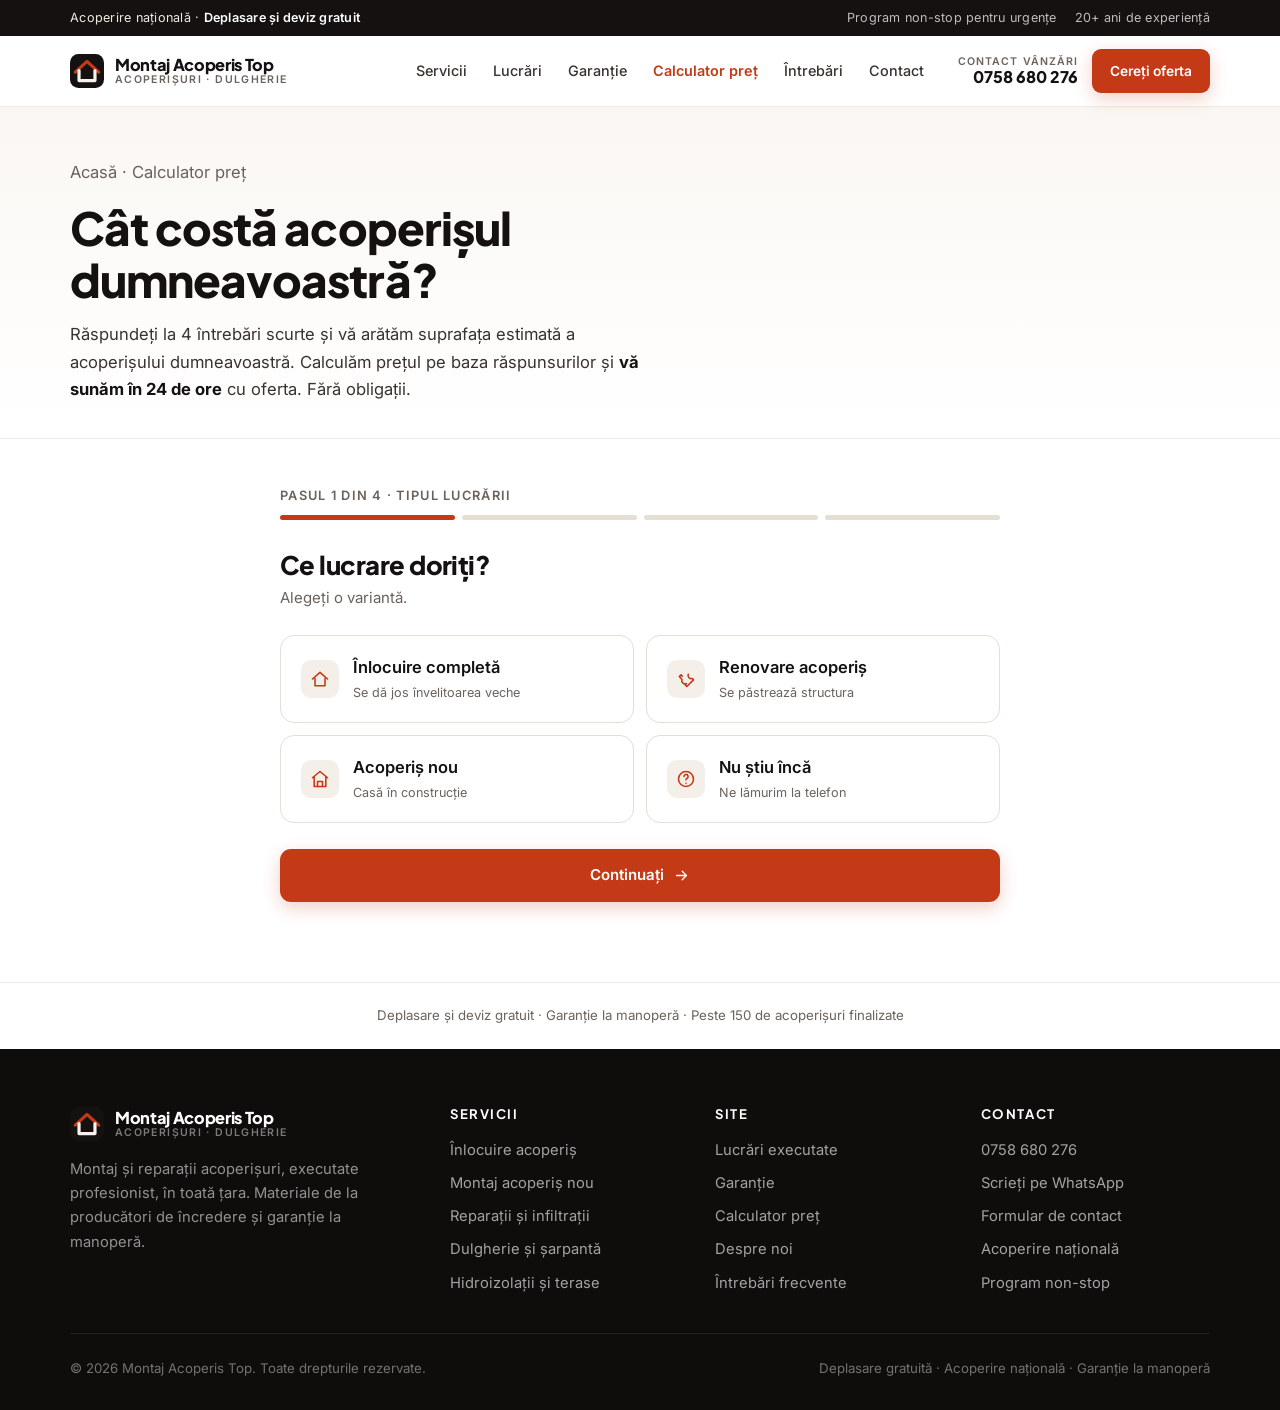
==== commit cf1c4927: "Suprascriere fisiere" ====
--- a/calculator-pret/index.html
+++ b/calculator-pret/index.html
@@ -3,18 +3,18 @@
 <head>
 <meta charset="UTF-8">
 <meta name="viewport" content="width=device-width, initial-scale=1">
-<title>Calculator preț acoperiș — aflați suprafața acoperișului | BilkaRoofMontaj</title>
+<title>Calculator preț acoperiș — aflați suprafața acoperișului | Montaj Acoperis Top</title>
 <meta name="description" content="Calculați în 1 minut suprafața acoperișului dumneavoastră și primiți prețul prin telefon în 24 de ore. Deplasare și deviz gratuit, garanție la manoperă.">
 <link rel="canonical" href="https://montaj-acoperis-top.ro/calculator-pret/">
 <meta name="robots" content="index, follow, max-image-preview:large">
 <meta name="theme-color" content="#ffffff">
 <meta property="og:type" content="website">
 <meta property="og:locale" content="ro_RO">
-<meta property="og:site_name" content="BilkaRoofMontaj">
-<meta property="og:title" content="Calculator preț acoperiș — aflați suprafața acoperișului | BilkaRoofMontaj">
+<meta property="og:site_name" content="Montaj Acoperis Top">
+<meta property="og:title" content="Calculator preț acoperiș — aflați suprafața acoperișului | Montaj Acoperis Top">
 <meta property="og:description" content="Calculați în 1 minut suprafața acoperișului dumneavoastră și primiți prețul prin telefon în 24 de ore. Deplasare și deviz gratuit, garanție la manoperă.">
 <meta property="og:url" content="https://montaj-acoperis-top.ro/calculator-pret/">
-<meta property="og:image" content="https://montaj-acoperis-top.ro/images/hero-1.jpg">
+<meta property="og:image" content="https://montaj-acoperis-top.ro/images/hero-1.webp">
 <link rel="icon" href="/favicon.svg" type="image/svg+xml">
 <link rel="manifest" href="/site.webmanifest">
 <link rel="preconnect" href="https://fonts.googleapis.com">
@@ -22,17 +22,25 @@
 <link href="https://fonts.googleapis.com/css2?family=Inter:wght@400;500;600;700&family=Plus+Jakarta+Sans:wght@700;800&display=swap" rel="stylesheet">
 <link rel="stylesheet" href="/assets/style.css">
 
+<!-- Google tag (gtag.js) -->
+<script async src="https://www.googletagmanager.com/gtag/js?id=AW-18389001468"></script>
+<script>
+  window.dataLayer = window.dataLayer || [];
+  function gtag(){dataLayer.push(arguments);}
+  gtag('js', new Date());
+  gtag('config', 'AW-18389001468');
+</script>
 </head>
 <body>
 <div class="topbar"><div class="wrap">
   <span>Acoperire națională · <b>Deplasare și deviz gratuit</b></span>
-  <span class="tb-r"><span>Program non-stop pentru urgențe</span><span>5,0 ★ · 48 de recenzii pe Google</span></span>
+  <span class="tb-r"><span>Program non-stop pentru urgențe</span><span>20+ ani de experiență</span></span>
 </div></div>
 
 <header class="hdr">
   <div class="wrap">
-    <a class="brand" href="/"><svg viewBox="0 0 32 32" aria-hidden="true"><rect width="32" height="32" rx="8" fill="#141110"/><path d="M5 17 L16 7 L27 17" stroke="#c43a17" stroke-width="3" stroke-linecap="round" stroke-linejoin="round" fill="none"/><path d="M8.5 15.5 L8.5 25 L23.5 25 L23.5 15.5" stroke="#F6F1EA" stroke-width="3" stroke-linecap="round" stroke-linejoin="round" fill="none"/></svg><span class="brand-t"><b>BilkaRoofMontaj</b><span>Acoperișuri · Dulgherie</span></span></a>
-    <nav class="nav"><a href="/servicii/">Servicii</a><a href="/lucrari/">Lucrări</a><a href="/recenzii/">Recenzii</a><a href="/calculator-pret/" class="on">Calculator preț</a><a href="/intrebari-frecvente/">Întrebări</a><a href="/contact/">Contact</a></nav>
+    <a class="brand" href="/"><svg viewBox="0 0 32 32" aria-hidden="true"><rect width="32" height="32" rx="8" fill="#141110"/><path d="M5 17 L16 7 L27 17" stroke="#c43a17" stroke-width="3" stroke-linecap="round" stroke-linejoin="round" fill="none"/><path d="M8.5 15.5 L8.5 25 L23.5 25 L23.5 15.5" stroke="#F6F1EA" stroke-width="3" stroke-linecap="round" stroke-linejoin="round" fill="none"/></svg><span class="brand-t"><b>Montaj Acoperis Top</b><span>Acoperișuri · Dulgherie</span></span></a>
+    <nav class="nav"><a href="/servicii/">Servicii</a><a href="/lucrari/">Lucrări</a><a href="/recenzii/">Garanție</a><a href="/calculator-pret/" class="on">Calculator preț</a><a href="/intrebari-frecvente/">Întrebări</a><a href="/contact/">Contact</a></nav>
     <div class="hdr-cta">
       <a class="hdr-tel" href="tel:+40758680276"><span>Contact vânzări</span><b>0758 680 276</b></a>
       <a class="btn btn-p btn-sm" href="/calculator-pret/">Cereți oferta</a>
@@ -40,7 +48,7 @@
     <button class="burger" aria-label="Meniu" aria-expanded="false"><span></span></button>
   </div>
   <nav class="mnav">
-    <a href="/servicii/">Servicii</a><a href="/lucrari/">Lucrări</a><a href="/recenzii/">Recenzii</a><a href="/calculator-pret/" class="on">Calculator preț</a><a href="/intrebari-frecvente/">Întrebări</a><a href="/contact/">Contact</a>
+    <a href="/servicii/">Servicii</a><a href="/lucrari/">Lucrări</a><a href="/recenzii/">Garanție</a><a href="/calculator-pret/" class="on">Calculator preț</a><a href="/intrebari-frecvente/">Întrebări</a><a href="/contact/">Contact</a>
     <div class="m-act">
       <a class="btn btn-d btn-blk" href="tel:+40758680276"><svg viewBox="0 0 24 24" fill="none" stroke="currentColor" stroke-width="1.9" stroke-linecap="round" stroke-linejoin="round" aria-hidden="true"><path d="M22 16.9v3a2 2 0 0 1-2.2 2 19.8 19.8 0 0 1-8.6-3.1 19.5 19.5 0 0 1-6-6A19.8 19.8 0 0 1 2.1 4.2 2 2 0 0 1 4.1 2h3a2 2 0 0 1 2 1.7c.1 1 .4 1.9.7 2.8a2 2 0 0 1-.5 2.1L8.1 9.9a16 16 0 0 0 6 6l1.3-1.2a2 2 0 0 1 2.1-.5c.9.3 1.8.6 2.8.7a2 2 0 0 1 1.7 2z"/></svg> 0758 680 276</a>
       <a class="btn btn-p btn-blk" href="/calculator-pret/">Cereți oferta</a>
@@ -53,10 +61,6 @@
     <p class="crumb"><a href="/">Acasă</a> · Calculator preț</p>
     <h1>Cât costă acoperișul dumneavoastră?</h1>
     <p>Răspundeți la 4 întrebări scurte și vă arătăm suprafața estimată a acoperișului dumneavoastră. Calculăm prețul pe baza răspunsurilor și <b>vă sunăm în 24 de ore</b> cu oferta. Fără obligații.</p>
-    <div style="margin-top:22px"><div class="gbadge"><svg class="g" viewBox="0 0 48 48" aria-hidden="true"><path fill="#4285F4" d="M45.1 24.5c0-1.6-.1-2.8-.4-4H24v7.5h12.1c-.2 2-1.6 5-4.5 7l6.9 5.4c4.1-3.8 6.6-9.4 6.6-15.9z"/><path fill="#34A853" d="M24 46c5.9 0 10.9-2 14.5-5.3l-6.9-5.4c-1.9 1.3-4.4 2.2-7.6 2.2-5.8 0-10.7-3.8-12.5-9.1l-7.1 5.5C7.9 41.1 15.4 46 24 46z"/><path fill="#FBBC05" d="M11.5 28.4c-.5-1.4-.7-2.9-.7-4.4s.3-3 .7-4.4l-7.1-5.5C2.9 17 2 20.4 2 24s.9 7 2.4 9.9z"/><path fill="#EA4335" d="M24 9.5c4.1 0 6.9 1.8 8.5 3.3l6.2-6C34.9 3.3 29.9 1 24 1 15.4 1 7.9 5.9 4.4 14.1l7.1 5.5C13.3 14.3 18.2 9.5 24 9.5z"/></svg>
-  <div><div class="sc">5,0</div><div class="st">★★★★★</div></div>
-  <div class="tx"><b>48</b> de recenzii pe Google</div>
-</div></div>
   </div>
 </section>
 
@@ -140,12 +144,12 @@
   <div class="calc-done" id="calcDone">
     <h2>Solicitarea a fost pregătită</h2>
     <p id="doneSum" style="font-weight:600"></p>
-    <p>S-a deschis WhatsApp cu toate datele completate. Apăsați trimite și vă sunăm în cel mai scurt timp cu prețul pentru lucrarea dumneavoastră.</p>
+    <p>Solicitarea a fost trimisă pe email, cu toate datele completate. Vă sunăm în cel mai scurt timp cu prețul pentru lucrarea dumneavoastră.</p>
     <a class="btn btn-p" href="tel:+40758680276"><svg viewBox="0 0 24 24" fill="none" stroke="currentColor" stroke-width="1.9" stroke-linecap="round" stroke-linejoin="round" aria-hidden="true"><path d="M22 16.9v3a2 2 0 0 1-2.2 2 19.8 19.8 0 0 1-8.6-3.1 19.5 19.5 0 0 1-6-6A19.8 19.8 0 0 1 2.1 4.2 2 2 0 0 1 4.1 2h3a2 2 0 0 1 2 1.7c.1 1 .4 1.9.7 2.8a2 2 0 0 1-.5 2.1L8.1 9.9a16 16 0 0 0 6 6l1.3-1.2a2 2 0 0 1 2.1-.5c.9.3 1.8.6 2.8.7a2 2 0 0 1 1.7 2z"/></svg> Sau sunați acum · 0758 680 276</a>
   </div>
 </div>
 
-<div class="miniftr"><div class="wrap">Deplasare și deviz gratuit · Garanție la manoperă · 5,0 ★ din 48 de recenzii pe Google</div></div>
+<div class="miniftr"><div class="wrap">Deplasare și deviz gratuit · Garanție la manoperă · Peste 150 de acoperișuri finalizate</div></div>
 </main><nav class="bar" aria-label="Acțiuni rapide">
   <a class="b1" href="tel:+40758680276"><svg viewBox="0 0 24 24" fill="none" stroke="currentColor" stroke-width="1.9" stroke-linecap="round" stroke-linejoin="round" aria-hidden="true"><path d="M22 16.9v3a2 2 0 0 1-2.2 2 19.8 19.8 0 0 1-8.6-3.1 19.5 19.5 0 0 1-6-6A19.8 19.8 0 0 1 2.1 4.2 2 2 0 0 1 4.1 2h3a2 2 0 0 1 2 1.7c.1 1 .4 1.9.7 2.8a2 2 0 0 1-.5 2.1L8.1 9.9a16 16 0 0 0 6 6l1.3-1.2a2 2 0 0 1 2.1-.5c.9.3 1.8.6 2.8.7a2 2 0 0 1 1.7 2z"/></svg><span>Sunați</span></a>
   <a class="b2" href="https://wa.me/40758680276?text=Bun%C4%83%20ziua%21%20A%C8%99%20dori%20o%20ofert%C4%83%20pentru%20lucr%C4%83ri%20la%20acoperi%C8%99." target="_blank" rel="noopener"><svg viewBox="0 0 24 24" fill="none" stroke="currentColor" stroke-width="1.9" stroke-linecap="round" stroke-linejoin="round" aria-hidden="true"><path d="M20.5 3.5A11 11 0 0 0 3.2 17L2 22l5.2-1.2A11 11 0 1 0 20.5 3.5zM12 20a8 8 0 0 1-4-1.1l-.3-.2-3 .7.7-2.9-.2-.3A8 8 0 1 1 12 20z"/><path d="M16.4 14.3c-.2-.1-1.4-.7-1.6-.8s-.4-.1-.5.1l-.7.9c-.1.2-.3.2-.5.1a6.5 6.5 0 0 1-3.2-2.8c-.1-.2 0-.4.1-.5l.4-.5.2-.4v-.4l-.7-1.6c-.2-.4-.4-.4-.5-.4h-.5a1 1 0 0 0-.7.3 3 3 0 0 0-.9 2.2 5.2 5.2 0 0 0 1.1 2.7 11.8 11.8 0 0 0 4.5 4 5 5 0 0 0 2.3.5 2.7 2.7 0 0 0 1.8-1.3 2.2 2.2 0 0 0 .2-1.3z"/></svg><span>WhatsApp</span></a>
@@ -154,9 +158,8 @@
   <div class="wrap">
     <div class="ftr-g">
       <div>
-        <a class="brand" href="/"><svg viewBox="0 0 32 32" aria-hidden="true"><rect width="32" height="32" rx="8" fill="#141110"/><path d="M5 17 L16 7 L27 17" stroke="#c43a17" stroke-width="3" stroke-linecap="round" stroke-linejoin="round" fill="none"/><path d="M8.5 15.5 L8.5 25 L23.5 25 L23.5 15.5" stroke="#F6F1EA" stroke-width="3" stroke-linecap="round" stroke-linejoin="round" fill="none"/></svg><span class="brand-t"><b>BilkaRoofMontaj</b><span>Acoperișuri · Dulgherie</span></span></a>
+        <a class="brand" href="/"><svg viewBox="0 0 32 32" aria-hidden="true"><rect width="32" height="32" rx="8" fill="#141110"/><path d="M5 17 L16 7 L27 17" stroke="#c43a17" stroke-width="3" stroke-linecap="round" stroke-linejoin="round" fill="none"/><path d="M8.5 15.5 L8.5 25 L23.5 25 L23.5 15.5" stroke="#F6F1EA" stroke-width="3" stroke-linecap="round" stroke-linejoin="round" fill="none"/></svg><span class="brand-t"><b>Montaj Acoperis Top</b><span>Acoperișuri · Dulgherie</span></span></a>
         <p class="fdesc">Montaj și reparații acoperișuri, executate profesionist, în toată țara. Materiale de la producători de încredere și garanție la manoperă.</p>
-        <p class="fdesc">5,0 ★ · 48 de recenzii pe Google</p>
       </div>
       <div>
         <h4>Servicii</h4>
@@ -172,7 +175,7 @@
         <h4>Site</h4>
         <ul>
           <li><a href="/lucrari/">Lucrări executate</a></li>
-          <li><a href="/recenzii/">Recenzii</a></li>
+          <li><a href="/recenzii/">Garanție</a></li>
           <li><a href="/calculator-pret/">Calculator preț</a></li>
           <li><a href="/despre/">Despre noi</a></li>
           <li><a href="/intrebari-frecvente/">Întrebări frecvente</a></li>
@@ -190,7 +193,7 @@
       </div>
     </div>
     <div class="ftr-b">
-      <span>© <span data-yr></span> BilkaRoofMontaj. Toate drepturile rezervate.</span>
+      <span>© <span data-yr></span> Montaj Acoperis Top. Toate drepturile rezervate.</span>
       <span>Deplasare gratuită · Acoperire națională · Garanție la manoperă</span>
     </div>
   </div>
--- a/assets/style.css
+++ b/assets/style.css
@@ -1,4 +1,4 @@
-/* BilkaRoofMontaj — montaj-acoperis-top.ro */
+/* Montaj Acoperis Top — montaj-acoperis-top.ro */
 :root{
   --ink:#141110;
   --ink-2:#39322e;
@@ -88,18 +88,6 @@
 .btn-sm{padding:10px 17px;font-size:.86rem;border-radius:9px}
 .btn-blk{width:100%}
 
-/* ---------- google badge ---------- */
-.gbadge{display:inline-flex;align-items:center;gap:11px;background:#fff;border:1px solid var(--line);border-radius:999px;padding:8px 18px 8px 12px;box-shadow:var(--shadow)}
-.gbadge .g{width:22px;height:22px;flex-shrink:0}
-.gbadge .sc{font-family:var(--fh);font-weight:800;font-size:1.02rem;letter-spacing:-.02em}
-.gbadge .st{color:var(--star);letter-spacing:1px;font-size:.85rem;line-height:1}
-.gbadge .tx{font-size:.83rem;color:var(--muted);white-space:nowrap}
-.gbadge .tx b{color:var(--ink);font-weight:700}
-.gbadge-lg{padding:14px 26px 14px 18px;gap:15px}
-.gbadge-lg .g{width:30px;height:30px}
-.gbadge-lg .sc{font-size:1.5rem}
-.gbadge-lg .tx{font-size:.92rem}
-
 /* ---------- hero ---------- */
 .hero{background:linear-gradient(180deg,var(--soft) 0%,#fff 78%);border-bottom:1px solid var(--line-2);padding:52px 0 60px;position:relative;overflow:hidden}
 .hero::before{content:"";position:absolute;inset:0;background:url("/images/hero-1.jpg") center/cover no-repeat;opacity:.055;filter:grayscale(.55)}
@@ -113,6 +101,8 @@
 .pills{display:flex;flex-wrap:wrap;gap:9px;margin:22px 0 26px}
 .pill{display:inline-flex;align-items:center;gap:7px;background:#fff;border:1px solid var(--line);border-radius:999px;padding:7px 15px;font-size:.85rem;font-weight:500;color:var(--ink-2)}
 .pill svg{width:15px;height:15px;color:var(--green)}
+.pills-jud{gap:7px}
+.pills-jud .pill{padding:6px 13px;font-size:.8rem;background:var(--soft)}
 .hero-act{display:flex;flex-wrap:wrap;gap:11px;margin-bottom:14px}
 .hero-tel{font-size:.9rem;color:var(--muted)}
 .hero-tel a{font-weight:700;color:var(--ink);border-bottom:2px solid rgba(196,58,23,.3)}
@@ -225,34 +215,6 @@
 .work-ov{position:absolute;inset:auto 0 0 0;padding:20px;background:linear-gradient(transparent,rgba(15,12,11,.86));color:#fff}
 .work-ov span{font-size:.7rem;font-weight:700;text-transform:uppercase;letter-spacing:.1em;color:#ffb59c}
 .work-ov b{display:block;font-family:var(--fh);font-weight:700;font-size:1rem;margin-top:5px;line-height:1.3}
-
-/* ---------- reviews ---------- */
-.rev-top{display:flex;align-items:center;gap:26px;flex-wrap:wrap;background:#fff;border:1px solid var(--line);border-radius:var(--r-lg);padding:24px 28px;box-shadow:var(--shadow);margin-bottom:34px}
-.rev-score{display:flex;align-items:center;gap:16px}
-.rev-score .g{width:34px;height:34px;flex-shrink:0}
-.rev-score .big{font-family:var(--fh);font-weight:800;font-size:3rem;letter-spacing:-.04em;line-height:1}
-.rev-score .st{color:var(--star);font-size:1.15rem;letter-spacing:2px;line-height:1}
-.rev-score .sub{font-size:.9rem;color:var(--muted);margin-top:3px}
-.rev-score .sub b{color:var(--ink)}
-.rev-bars{flex:1;min-width:210px;display:grid;gap:5px}
-.rb{display:flex;align-items:center;gap:9px;font-size:.75rem;color:var(--muted)}
-.rb .t{width:52px;height:6px;background:var(--line-2);border-radius:9px;overflow:hidden;flex:1}
-.rb .t i{display:block;height:100%;background:var(--star);border-radius:9px}
-
-.revs{display:grid;grid-template-columns:repeat(3,1fr);gap:22px}
-.rev{background:#fff;border:1px solid var(--line);border-radius:var(--r-lg);overflow:hidden;display:flex;flex-direction:column;transition:.22s}
-.rev:hover{box-shadow:var(--shadow-lg);transform:translateY(-3px)}
-.rev-ph{aspect-ratio:4/3;overflow:hidden;background:var(--soft-2);position:relative}
-.rev-ph img{width:100%;height:100%;object-fit:cover}
-.rev-ph .lbl{position:absolute;left:12px;bottom:12px;background:rgba(15,12,11,.72);color:#fff;font-size:.7rem;font-weight:600;padding:4px 11px;border-radius:999px;backdrop-filter:blur(4px)}
-.rev-b{padding:22px 24px 24px;flex:1;display:flex;flex-direction:column}
-.rev-b .st{color:var(--star);letter-spacing:2px;font-size:.9rem;margin-bottom:11px}
-.rev-b p{font-size:.95rem;color:var(--ink-2);flex:1}
-.rev-who{display:flex;align-items:center;gap:12px;margin-top:20px;padding-top:17px;border-top:1px solid var(--line-2)}
-.av{width:40px;height:40px;border-radius:50%;background:var(--brand);color:#fff;display:grid;place-items:center;font-family:var(--fh);font-weight:800;font-size:1.02rem;flex-shrink:0}
-.rev-who b{display:block;font-size:.93rem;font-weight:700}
-.rev-who span{font-size:.8rem;color:var(--muted)}
-.rev-who .gg{margin-left:auto;width:19px;height:19px;opacity:.85}
 
 /* ---------- zone ---------- */
 .zone{display:grid;grid-template-columns:1.1fr .9fr;gap:44px;align-items:center}
@@ -358,14 +320,12 @@
   body{padding-bottom:74px}
   .bar{display:flex}
   section{padding:56px 0}
-  .g3,.g2,.revs{grid-template-columns:1fr}
+  .g3,.g2{grid-template-columns:1fr}
   .topbar .tb-r{display:none}
   .calcbar{padding:26px 22px;gap:18px}
   .calcbar .btn,.hero-act .btn{width:100%}
   .opts{grid-template-columns:1fr}
   .formcard{padding:22px}
-  .rev-score .g{width:34px;height:34px;flex-shrink:0}
-.rev-score .big{font-size:2.4rem}
   .strip-in{gap:16px 22px}
   .stat b{font-size:1.45rem}
   .f2{grid-template-columns:1fr}
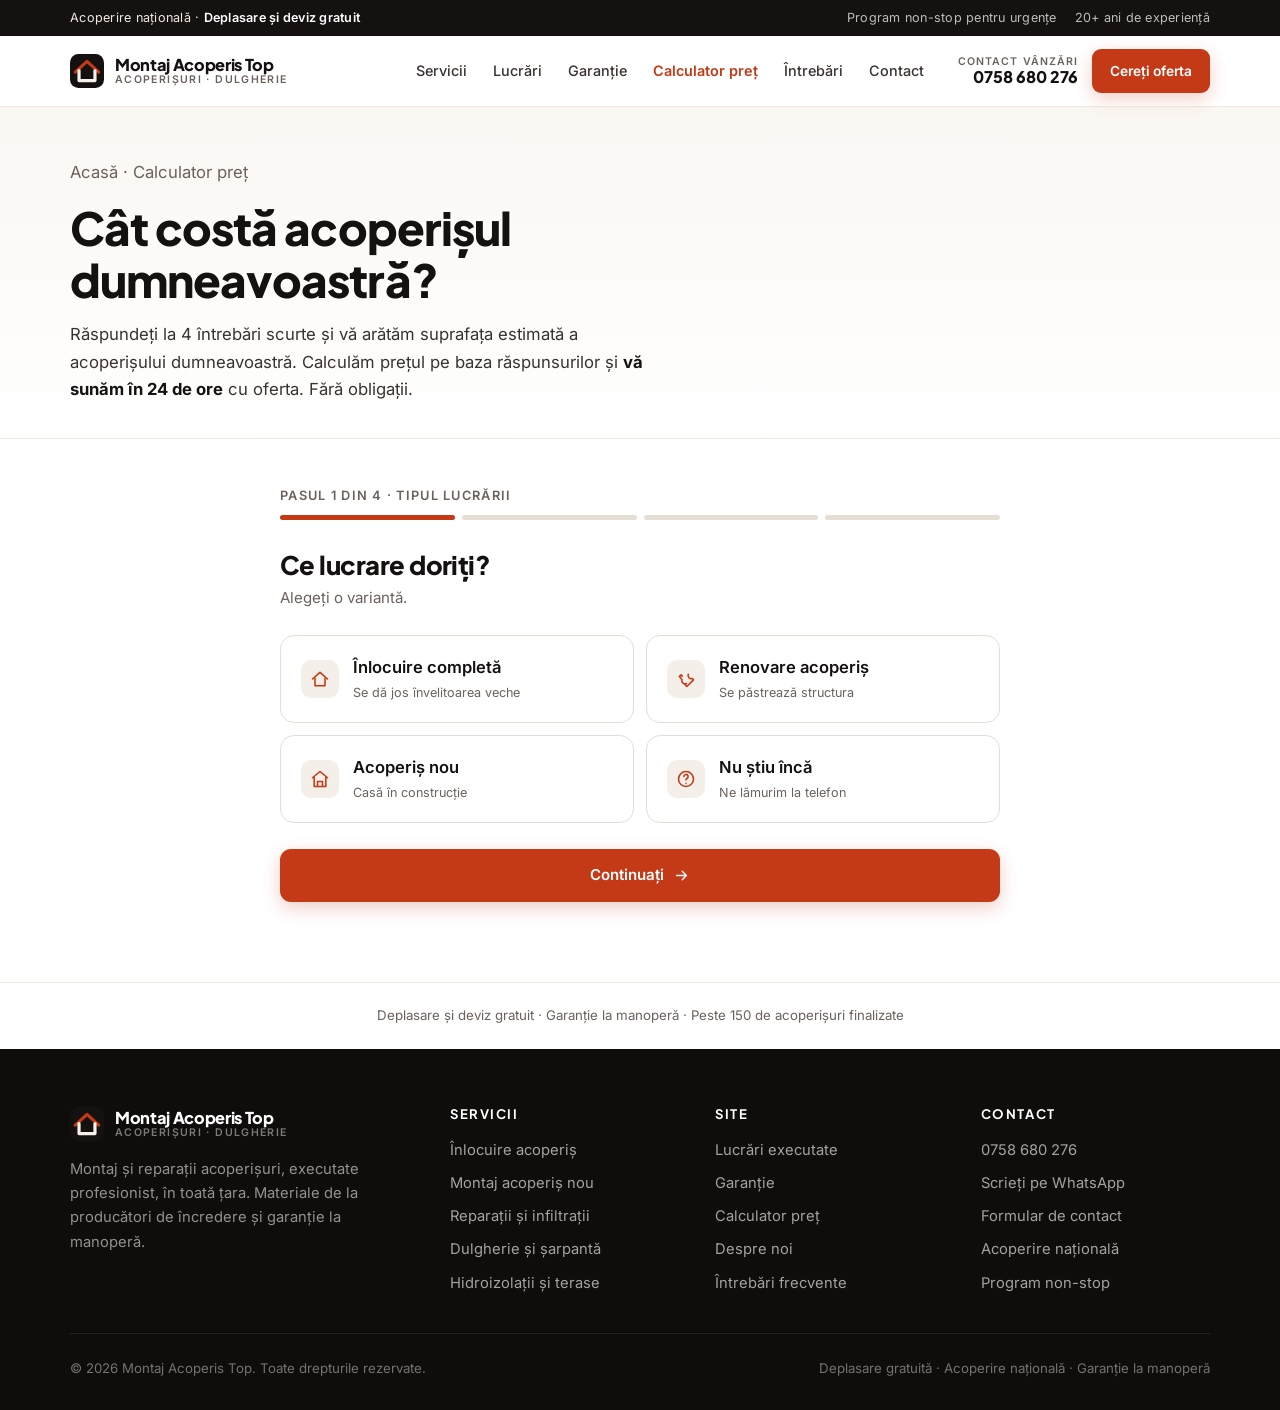
==== commit 811b7869: "Suprascriere fisiere" ====
--- a/calculator-pret/index.html
+++ b/calculator-pret/index.html
@@ -17,9 +17,7 @@
 <meta property="og:image" content="https://montaj-acoperis-top.ro/images/hero-1.webp">
 <link rel="icon" href="/favicon.svg" type="image/svg+xml">
 <link rel="manifest" href="/site.webmanifest">
-<link rel="preconnect" href="https://fonts.googleapis.com">
-<link rel="preconnect" href="https://fonts.gstatic.com" crossorigin>
-<link href="https://fonts.googleapis.com/css2?family=Inter:wght@400;500;600;700&family=Plus+Jakarta+Sans:wght@700;800&display=swap" rel="stylesheet">
+<link rel="stylesheet" href="/assets/fonts.css">
 <link rel="stylesheet" href="/assets/style.css">
 
 <!-- Google tag (gtag.js) -->
@@ -152,7 +150,7 @@
 <div class="miniftr"><div class="wrap">Deplasare și deviz gratuit · Garanție la manoperă · Peste 150 de acoperișuri finalizate</div></div>
 </main><nav class="bar" aria-label="Acțiuni rapide">
   <a class="b1" href="tel:+40758680276"><svg viewBox="0 0 24 24" fill="none" stroke="currentColor" stroke-width="1.9" stroke-linecap="round" stroke-linejoin="round" aria-hidden="true"><path d="M22 16.9v3a2 2 0 0 1-2.2 2 19.8 19.8 0 0 1-8.6-3.1 19.5 19.5 0 0 1-6-6A19.8 19.8 0 0 1 2.1 4.2 2 2 0 0 1 4.1 2h3a2 2 0 0 1 2 1.7c.1 1 .4 1.9.7 2.8a2 2 0 0 1-.5 2.1L8.1 9.9a16 16 0 0 0 6 6l1.3-1.2a2 2 0 0 1 2.1-.5c.9.3 1.8.6 2.8.7a2 2 0 0 1 1.7 2z"/></svg><span>Sunați</span></a>
-  <a class="b2" href="https://wa.me/40758680276?text=Bun%C4%83%20ziua%21%20A%C8%99%20dori%20o%20ofert%C4%83%20pentru%20lucr%C4%83ri%20la%20acoperi%C8%99." target="_blank" rel="noopener"><svg viewBox="0 0 24 24" fill="none" stroke="currentColor" stroke-width="1.9" stroke-linecap="round" stroke-linejoin="round" aria-hidden="true"><path d="M20.5 3.5A11 11 0 0 0 3.2 17L2 22l5.2-1.2A11 11 0 1 0 20.5 3.5zM12 20a8 8 0 0 1-4-1.1l-.3-.2-3 .7.7-2.9-.2-.3A8 8 0 1 1 12 20z"/><path d="M16.4 14.3c-.2-.1-1.4-.7-1.6-.8s-.4-.1-.5.1l-.7.9c-.1.2-.3.2-.5.1a6.5 6.5 0 0 1-3.2-2.8c-.1-.2 0-.4.1-.5l.4-.5.2-.4v-.4l-.7-1.6c-.2-.4-.4-.4-.5-.4h-.5a1 1 0 0 0-.7.3 3 3 0 0 0-.9 2.2 5.2 5.2 0 0 0 1.1 2.7 11.8 11.8 0 0 0 4.5 4 5 5 0 0 0 2.3.5 2.7 2.7 0 0 0 1.8-1.3 2.2 2.2 0 0 0 .2-1.3z"/></svg><span>WhatsApp</span></a>
+  <a class="b2" href="https://wa.me/40758680276?text=Bun%C4%83%20ziua%21%20A%C8%99%20dori%20o%20ofert%C4%83%20pentru%20lucr%C4%83ri%20la%20acoperi%C8%99." target="_blank" rel="noopener"><svg viewBox="0 0 24 24" fill="currentColor" aria-hidden="true"><path d="M17.472 14.382c-.297-.149-1.758-.867-2.03-.967-.273-.099-.471-.148-.67.15-.197.297-.767.966-.94 1.164-.173.199-.347.223-.644.075-.297-.15-1.255-.463-2.39-1.475-.883-.788-1.48-1.761-1.653-2.059-.173-.297-.018-.458.13-.606.134-.133.298-.347.446-.52.149-.174.198-.298.298-.497.099-.198.05-.371-.025-.52-.075-.149-.669-1.612-.916-2.207-.242-.579-.487-.5-.669-.51-.173-.008-.371-.01-.57-.01-.198 0-.52.074-.792.372-.272.297-1.04 1.016-1.04 2.479 0 1.462 1.065 2.875 1.213 3.074.149.198 2.096 3.2 5.077 4.487.709.306 1.262.489 1.694.625.712.227 1.36.195 1.871.118.571-.085 1.758-.719 2.006-1.413.248-.694.248-1.289.173-1.413-.074-.124-.272-.198-.57-.347m-5.421 7.403h-.004a9.87 9.87 0 01-5.031-1.378l-.361-.214-3.741.982.998-3.648-.235-.374a9.86 9.86 0 01-1.51-5.26c.001-5.45 4.436-9.884 9.888-9.884 2.64 0 5.122 1.03 6.988 2.898a9.825 9.825 0 012.893 6.994c-.003 5.45-4.437 9.884-9.885 9.884m8.413-18.297A11.815 11.815 0 0012.05 0C5.495 0 .16 5.335.157 11.892c0 2.096.547 4.142 1.588 5.945L.057 24l6.305-1.654a11.882 11.882 0 005.683 1.448h.005c6.554 0 11.89-5.335 11.893-11.893a11.821 11.821 0 00-3.48-8.413Z"/></svg><span>WhatsApp</span></a>
   <a class="b3" href="/calculator-pret/"><svg viewBox="0 0 24 24" fill="none" stroke="currentColor" stroke-width="1.9" stroke-linecap="round" stroke-linejoin="round" aria-hidden="true"><rect x="4" y="2" width="16" height="20" rx="2"/><path d="M8 6h8M8 10h2M12 10h2M16 10h.01M8 14h2M12 14h2M16 14h.01M8 18h6"/></svg><span>Ofertă</span></a>
 </nav><footer class="ftr">
   <div class="wrap">
--- a/assets/fonts.css
+++ b/assets/fonts.css
@@ -0,0 +1,13 @@
+/* Self-hosted fonts (Inter + Plus Jakarta Sans) — replaces Google Fonts CDN */
+@font-face{font-family:'Inter';font-style:normal;font-weight:400;font-display:swap;src:url(./fonts/inter-400-latin-ext.woff2) format('woff2');unicode-range:U+0100-02BA,U+02BD-02C5,U+02C7-02CC,U+02CE-02D7,U+02DD-02FF,U+0304,U+0308,U+0329,U+1D00-1DBF,U+1E00-1E9F,U+1EF2-1EFF,U+2020,U+20A0-20AB,U+20AD-20C0,U+2113,U+2C60-2C7F,U+A720-A7FF}
+@font-face{font-family:'Inter';font-style:normal;font-weight:400;font-display:swap;src:url(./fonts/inter-400-latin.woff2) format('woff2');unicode-range:U+0000-00FF,U+0131,U+0152-0153,U+02BB-02BC,U+02C6,U+02DA,U+02DC,U+0304,U+0308,U+0329,U+2000-206F,U+20AC,U+2122,U+2191,U+2193,U+2212,U+2215,U+FEFF,U+FFFD}
+@font-face{font-family:'Inter';font-style:normal;font-weight:500;font-display:swap;src:url(./fonts/inter-500-latin-ext.woff2) format('woff2');unicode-range:U+0100-02BA,U+02BD-02C5,U+02C7-02CC,U+02CE-02D7,U+02DD-02FF,U+0304,U+0308,U+0329,U+1D00-1DBF,U+1E00-1E9F,U+1EF2-1EFF,U+2020,U+20A0-20AB,U+20AD-20C0,U+2113,U+2C60-2C7F,U+A720-A7FF}
+@font-face{font-family:'Inter';font-style:normal;font-weight:500;font-display:swap;src:url(./fonts/inter-500-latin.woff2) format('woff2');unicode-range:U+0000-00FF,U+0131,U+0152-0153,U+02BB-02BC,U+02C6,U+02DA,U+02DC,U+0304,U+0308,U+0329,U+2000-206F,U+20AC,U+2122,U+2191,U+2193,U+2212,U+2215,U+FEFF,U+FFFD}
+@font-face{font-family:'Inter';font-style:normal;font-weight:600;font-display:swap;src:url(./fonts/inter-600-latin-ext.woff2) format('woff2');unicode-range:U+0100-02BA,U+02BD-02C5,U+02C7-02CC,U+02CE-02D7,U+02DD-02FF,U+0304,U+0308,U+0329,U+1D00-1DBF,U+1E00-1E9F,U+1EF2-1EFF,U+2020,U+20A0-20AB,U+20AD-20C0,U+2113,U+2C60-2C7F,U+A720-A7FF}
+@font-face{font-family:'Inter';font-style:normal;font-weight:600;font-display:swap;src:url(./fonts/inter-600-latin.woff2) format('woff2');unicode-range:U+0000-00FF,U+0131,U+0152-0153,U+02BB-02BC,U+02C6,U+02DA,U+02DC,U+0304,U+0308,U+0329,U+2000-206F,U+20AC,U+2122,U+2191,U+2193,U+2212,U+2215,U+FEFF,U+FFFD}
+@font-face{font-family:'Inter';font-style:normal;font-weight:700;font-display:swap;src:url(./fonts/inter-700-latin-ext.woff2) format('woff2');unicode-range:U+0100-02BA,U+02BD-02C5,U+02C7-02CC,U+02CE-02D7,U+02DD-02FF,U+0304,U+0308,U+0329,U+1D00-1DBF,U+1E00-1E9F,U+1EF2-1EFF,U+2020,U+20A0-20AB,U+20AD-20C0,U+2113,U+2C60-2C7F,U+A720-A7FF}
+@font-face{font-family:'Inter';font-style:normal;font-weight:700;font-display:swap;src:url(./fonts/inter-700-latin.woff2) format('woff2');unicode-range:U+0000-00FF,U+0131,U+0152-0153,U+02BB-02BC,U+02C6,U+02DA,U+02DC,U+0304,U+0308,U+0329,U+2000-206F,U+20AC,U+2122,U+2191,U+2193,U+2212,U+2215,U+FEFF,U+FFFD}
+@font-face{font-family:'Plus Jakarta Sans';font-style:normal;font-weight:700;font-display:swap;src:url(./fonts/jakarta-700-latin-ext.woff2) format('woff2');unicode-range:U+0100-02BA,U+02BD-02C5,U+02C7-02CC,U+02CE-02D7,U+02DD-02FF,U+0304,U+0308,U+0329,U+1D00-1DBF,U+1E00-1E9F,U+1EF2-1EFF,U+2020,U+20A0-20AB,U+20AD-20C0,U+2113,U+2C60-2C7F,U+A720-A7FF}
+@font-face{font-family:'Plus Jakarta Sans';font-style:normal;font-weight:700;font-display:swap;src:url(./fonts/jakarta-700-latin.woff2) format('woff2');unicode-range:U+0000-00FF,U+0131,U+0152-0153,U+02BB-02BC,U+02C6,U+02DA,U+02DC,U+0304,U+0308,U+0329,U+2000-206F,U+20AC,U+2122,U+2191,U+2193,U+2212,U+2215,U+FEFF,U+FFFD}
+@font-face{font-family:'Plus Jakarta Sans';font-style:normal;font-weight:800;font-display:swap;src:url(./fonts/jakarta-800-latin-ext.woff2) format('woff2');unicode-range:U+0100-02BA,U+02BD-02C5,U+02C7-02CC,U+02CE-02D7,U+02DD-02FF,U+0304,U+0308,U+0329,U+1D00-1DBF,U+1E00-1E9F,U+1EF2-1EFF,U+2020,U+20A0-20AB,U+20AD-20C0,U+2113,U+2C60-2C7F,U+A720-A7FF}
+@font-face{font-family:'Plus Jakarta Sans';font-style:normal;font-weight:800;font-display:swap;src:url(./fonts/jakarta-800-latin.woff2) format('woff2');unicode-range:U+0000-00FF,U+0131,U+0152-0153,U+02BB-02BC,U+02C6,U+02DA,U+02DC,U+0304,U+0308,U+0329,U+2000-206F,U+20AC,U+2122,U+2191,U+2193,U+2212,U+2215,U+FEFF,U+FFFD}
--- a/assets/style.css
+++ b/assets/style.css
@@ -101,8 +101,6 @@
 .pills{display:flex;flex-wrap:wrap;gap:9px;margin:22px 0 26px}
 .pill{display:inline-flex;align-items:center;gap:7px;background:#fff;border:1px solid var(--line);border-radius:999px;padding:7px 15px;font-size:.85rem;font-weight:500;color:var(--ink-2)}
 .pill svg{width:15px;height:15px;color:var(--green)}
-.pills-jud{gap:7px}
-.pills-jud .pill{padding:6px 13px;font-size:.8rem;background:var(--soft)}
 .hero-act{display:flex;flex-wrap:wrap;gap:11px;margin-bottom:14px}
 .hero-tel{font-size:.9rem;color:var(--muted)}
 .hero-tel a{font-weight:700;color:var(--ink);border-bottom:2px solid rgba(196,58,23,.3)}
@@ -178,6 +176,7 @@
 .svc-b h3{margin-bottom:8px}
 .svc-b p{font-size:.92rem;color:var(--muted);flex:1}
 .svc-b .lk{margin-top:16px;font-size:.87rem;font-weight:600;color:var(--brand);display:inline-flex;align-items:center;gap:6px}
+.svc-b .btn-sm{margin-top:16px;width:100%;justify-content:center}
 
 /* ---------- steps ---------- */
 .steps{display:grid;grid-template-columns:repeat(4,1fr);gap:22px;counter-reset:s}
@@ -209,6 +208,13 @@
 
 /* ---------- works ---------- */
 .works{display:grid;grid-template-columns:repeat(4,1fr);gap:18px}
+
+.vidgrid{display:grid;grid-template-columns:1fr 1fr;gap:18px;max-width:520px}
+.vidcard{background:#fff;border:1px solid var(--line);border-radius:var(--r-lg);overflow:hidden}
+.vidcard video{width:100%;aspect-ratio:9/16;display:block;background:#0f0c0b;object-fit:cover}
+.vidcard figcaption{padding:12px 14px 15px}
+.vidcard figcaption span{display:block;font-size:.72rem;font-weight:700;color:var(--brand);text-transform:uppercase;letter-spacing:.06em;margin-bottom:3px}
+.vidcard figcaption b{font-size:.86rem;font-weight:600;color:var(--ink)}
 .work{border-radius:var(--r-lg);overflow:hidden;position:relative;aspect-ratio:4/5;background:var(--soft-2);cursor:pointer}
 .work img{width:100%;height:100%;object-fit:cover;transition:.55s}
 .work:hover img{transform:scale(1.06)}
